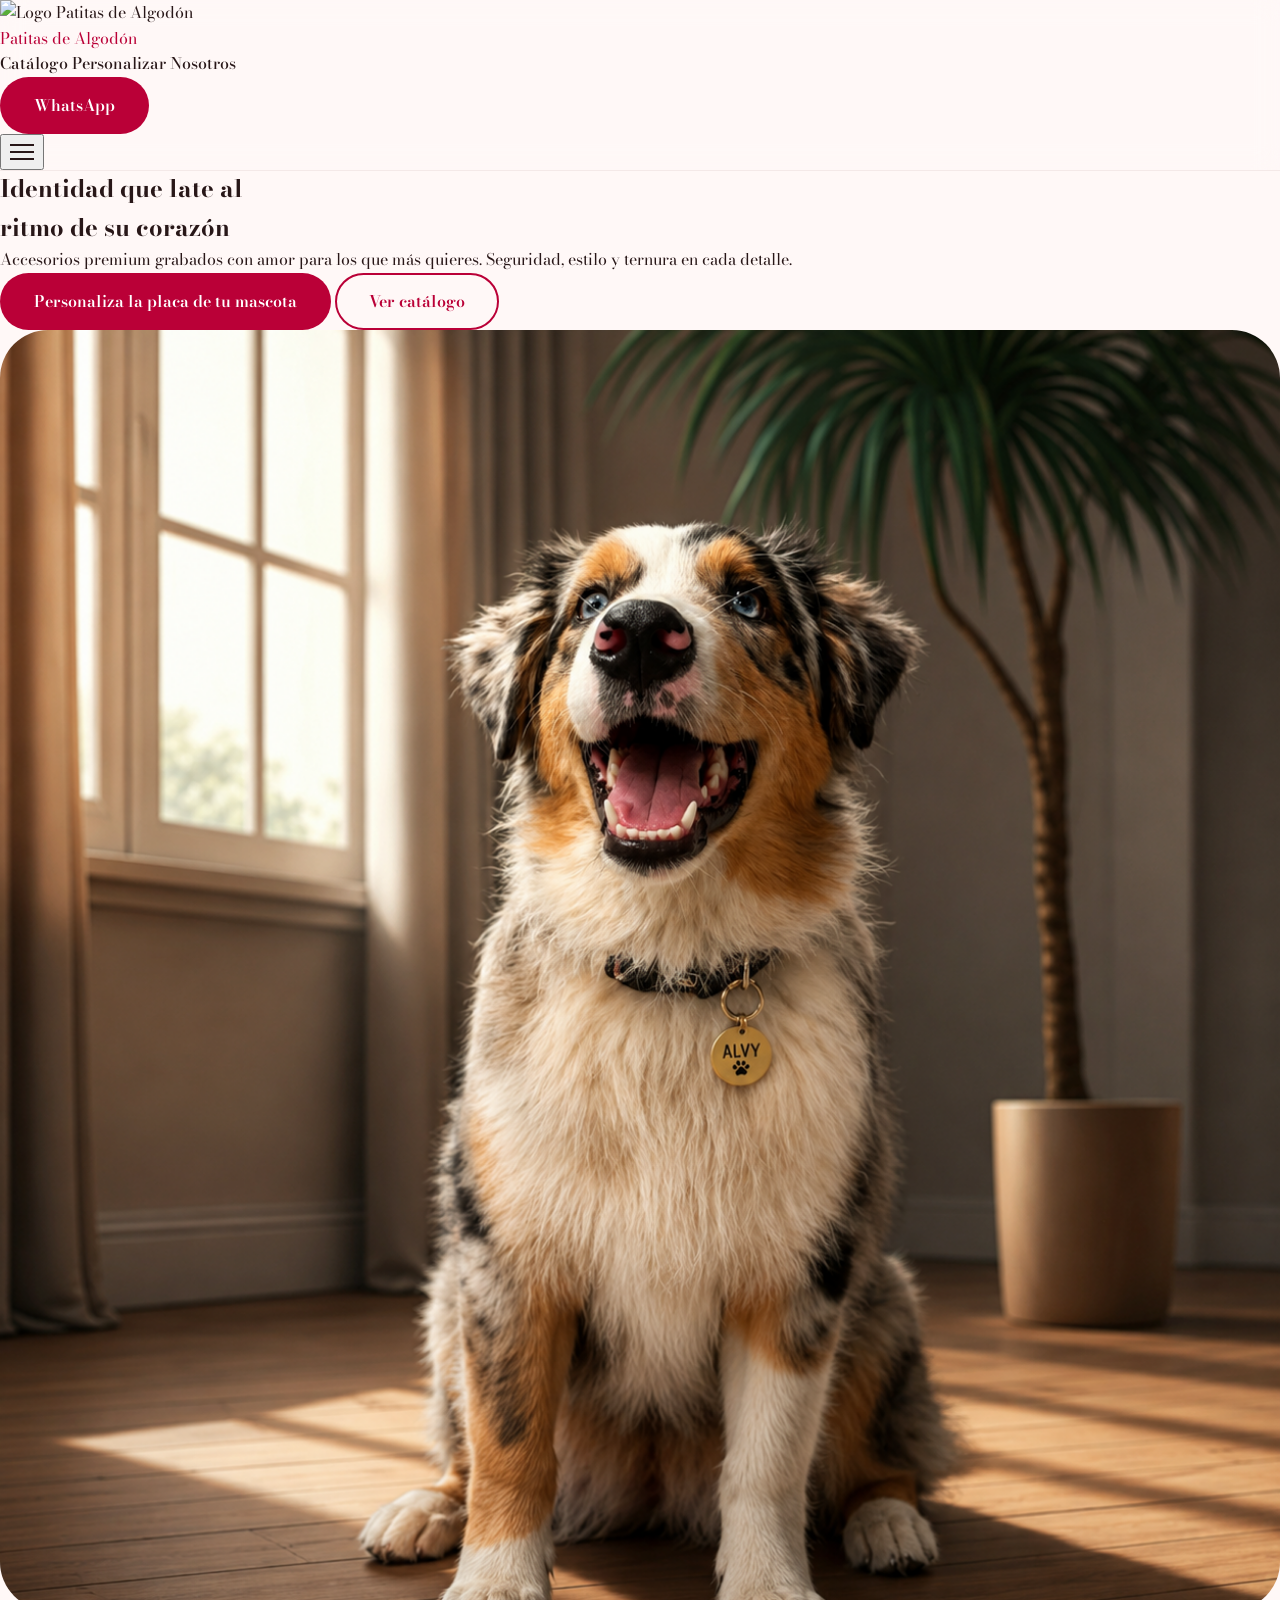
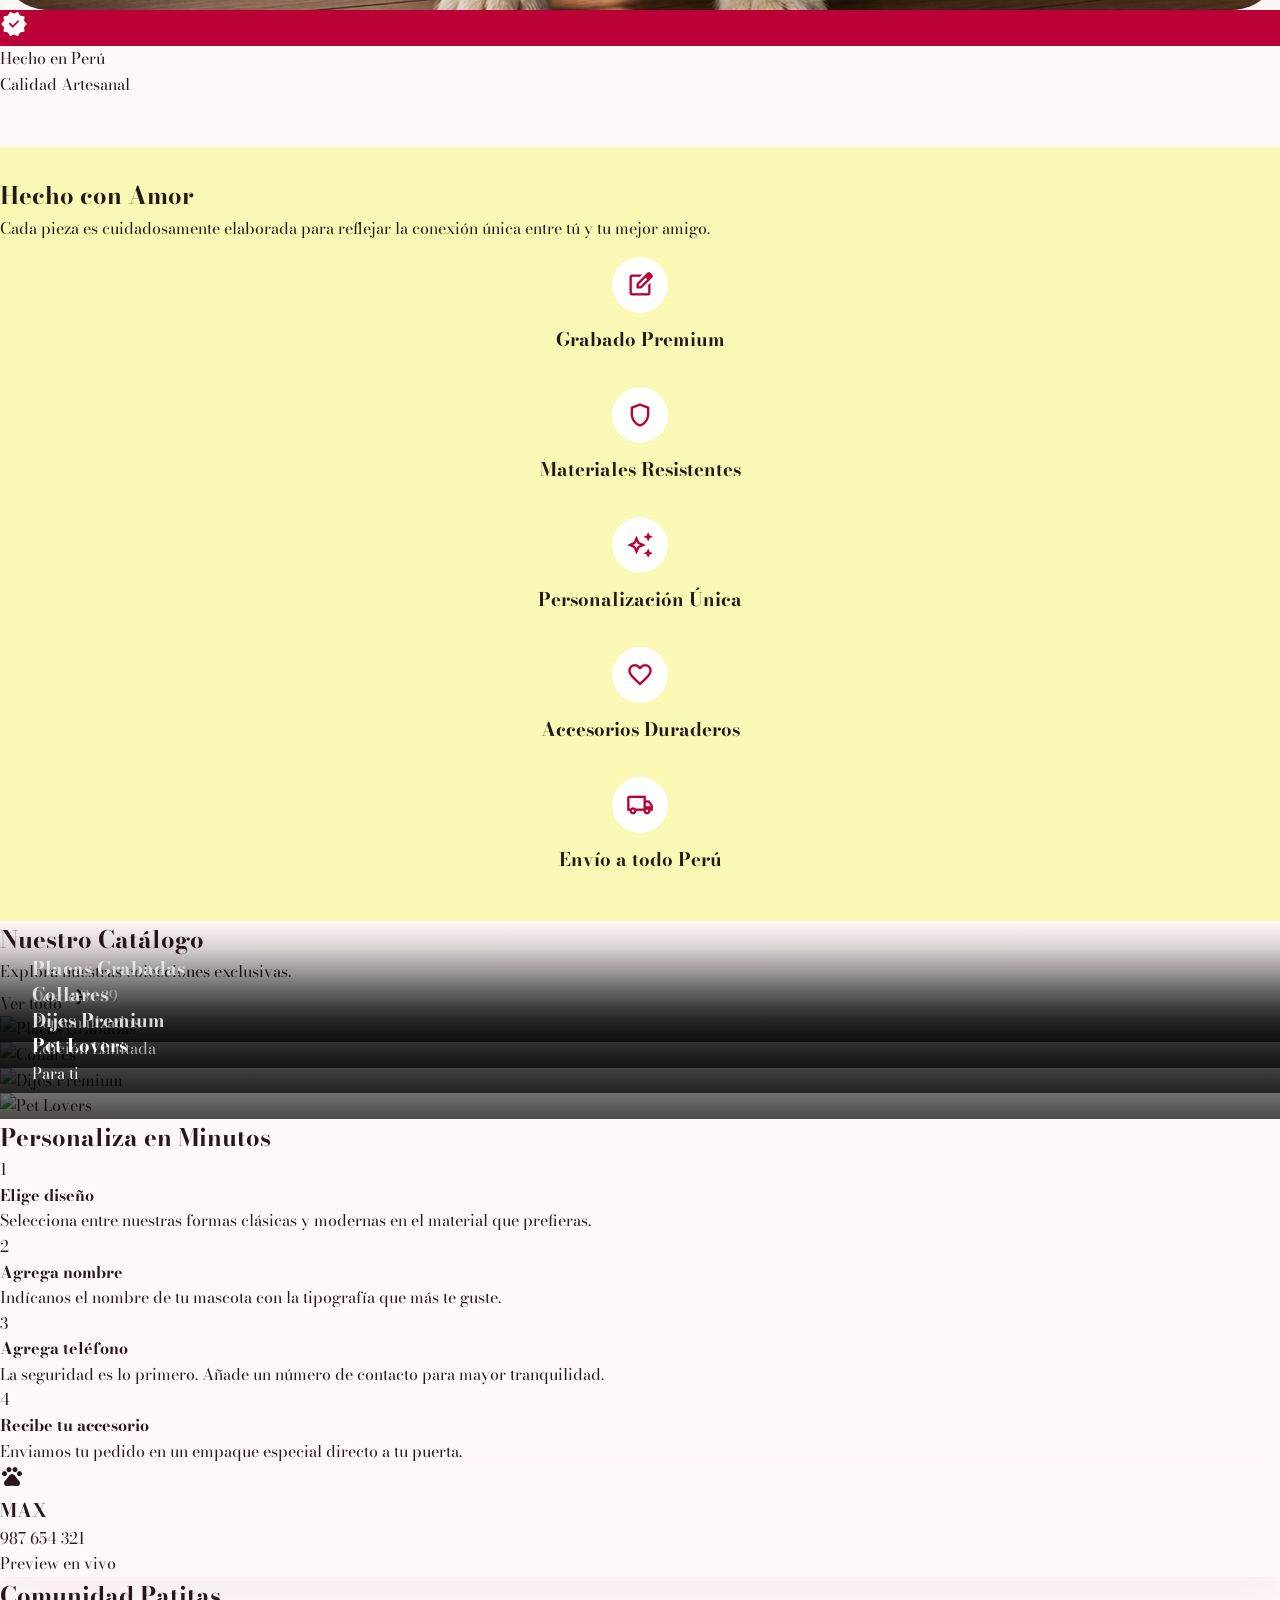
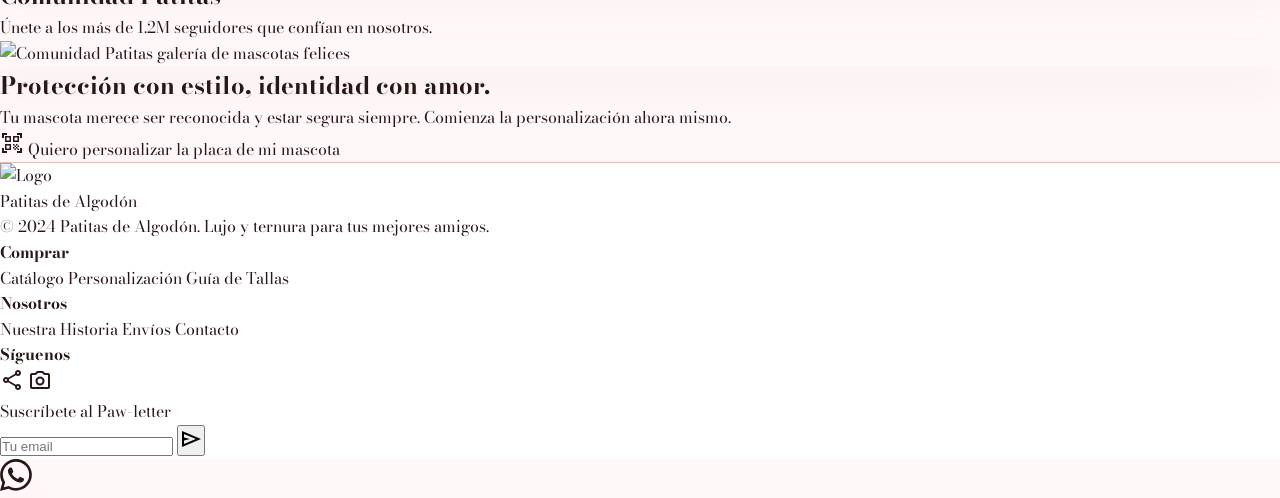
==== index.html @ 2f182332 "first commit" ====
<!DOCTYPE html>
<html lang="es">
<head>
  <meta charset="UTF-8">
  <meta name="viewport" content="width=device-width, initial-scale=1.0">
  <title>Patitas de Algodón | Accesorios Premium para Mascotas</title>

  <!-- SEO Meta Tags -->
  <meta name="description" content="Accesorios premium grabados con amor para los que más quieres. Seguridad, estilo y ternura en cada detalle.">

  <!-- Open Graph -->
  <meta property="og:title" content="Patitas de Algodón | Accesorios Premium para Mascotas">
  <meta property="og:description" content="Identidad que late al ritmo de su corazón">
  <meta property="og:type" content="website">

  <!-- Google Fonts - Bodoni Moda -->
  <link href="https://fonts.googleapis.com/css2?family=Bodoni+Moda:ital,opsz,wght@0,6..96,400;0,6..96,500;0,6..96,600;0,6..96,700;1,6..96,400;1,6..96,500;1,6..96,600;1,6..96,700&display=swap" rel="stylesheet">

  <!-- Material Symbols -->
  <link href="https://fonts.googleapis.com/css2?family=Material+Symbols+Outlined:opsz,wght,FILL,GRAD@20..48,100..700,0..1,-50..200&display=swap" rel="stylesheet">

  <!-- Tailwind Config -->
  <script src="js/tailwind.config.js"></script>

  <!-- Tailwind CDN -->
  <script src="https://cdn.tailwindcss.com?plugins=forms,container-queries"></script>

  <!-- Custom Styles -->
  <link rel="stylesheet" href="css/styles.css">
</head>

<body class="bg-surface font-body text-on-surface scroll-smooth overflow-x-hidden">

  <!-- Organic Background Blobs -->
  <div class="organic-blob w-[500px] h-[500px] bg-primary-fixed -top-40 -left-40"></div>
  <div class="organic-blob w-[600px] h-[600px] bg-secondary-container top-[1200px] -right-60"></div>
  <div class="organic-blob w-[400px] h-[400px] bg-tertiary-fixed bottom-0 left-20"></div>

  <!-- Header Component -->
  <div id="header-placeholder"></div>

  <!-- Main Content -->
  <main>

    <!-- Hero Section -->
    <section class="reveal relative min-h-[90vh] flex items-center pt-32 px-margin-mobile md:px-20">
      <div class="max-w-container-max mx-auto grid md:grid-cols-2 gap-16 items-center w-full">
        <div class="z-10 text-left">
          <h1 class="text-5xl md:text-6xl font-bold text-on-background mb-6 leading-tight">
            Identidad que late al<br>ritmo de su corazón
          </h1>

          <p class="text-body-md text-on-surface mb-10 max-w-md">
            Accesorios premium grabados con amor para los que más quieres. Seguridad, estilo y ternura en cada detalle.
          </p>

          <div class="flex flex-col sm:flex-row gap-4">
            <a href="#personalizacion" class="btn btn-primary">
              Personaliza la placa de tu mascota
            </a>
            <a href="catalogo.html" class="btn btn-outline">
              Ver catálogo
            </a>
          </div>
        </div>

        <div class="relative">
          <div class="hero-image-wrap transform rotate-3">
            <img src="assets/images/Alvy-principal.png" alt="Golden Retriever con collar premium" class="w-full h-auto object-cover">
          </div>

          <!-- Badge below image -->
          <div class="absolute hero-badge-position bg-white rounded-full shadow-ambient px-6 py-3 flex items-center gap-3">
            <div class="w-12 h-12 rounded-full badge-circle flex items-center justify-center">
              <span class="material-symbols-outlined badge-icon-white">verified</span>
            </div>
            <div class="text-left">
              <p class="text-base font-bold text-on-surface leading-tight">Hecho en Perú</p>
              <p class="text-sm text-on-surface-variant leading-tight">Calidad Artesanal</p>
            </div>
          </div>
        </div>
      </div>
    </section>

    <!-- Features: Hecho con Amor -->
    <section class="reveal reveal-delay-1 features-padding bg-features section-spacing-top">
      <div class="max-w-container-max mx-auto px-margin-mobile md:px-20">
        <div class="text-center mb-12">
          <h2 class="text-3xl md:text-4xl font-bold text-on-background mb-4">Hecho con Amor</h2>
          <p class="text-sm text-on-surface-variant max-w-2xl mx-auto">
            Cada pieza es cuidadosamente elaborada para reflejar la conexión única entre tú y tu mejor amigo.
          </p>
        </div>

        <div class="grid grid-cols-2 md:grid-cols-5 gap-8">
          <!-- Feature 1 -->
          <div class="feature-card">
            <div class="feature-icon-circle">
              <span class="material-symbols-outlined">edit_square</span>
            </div>
            <h3 class="text-base text-on-surface">Grabado Premium</h3>
          </div>

          <!-- Feature 2 -->
          <div class="feature-card">
            <div class="feature-icon-circle">
              <span class="material-symbols-outlined">shield</span>
            </div>
            <h3 class="text-base text-on-surface">Materiales Resistentes</h3>
          </div>

          <!-- Feature 3 -->
          <div class="feature-card">
            <div class="feature-icon-circle">
              <span class="material-symbols-outlined">auto_awesome</span>
            </div>
            <h3 class="text-base text-on-surface">Personalización Única</h3>
          </div>

          <!-- Feature 4 -->
          <div class="feature-card">
            <div class="feature-icon-circle">
              <span class="material-symbols-outlined">favorite</span>
            </div>
            <h3 class="text-base text-on-surface">Accesorios Duraderos</h3>
          </div>

          <!-- Feature 5 -->
          <div class="feature-card col-span-2 md:col-span-1">
            <div class="feature-icon-circle">
              <span class="material-symbols-outlined">local_shipping</span>
            </div>
            <h3 class="text-base text-on-surface">Envío a todo Perú</h3>
          </div>
        </div>
      </div>
    </section>

    <!-- Visual Catalog -->
    <section class="reveal reveal-delay-2 py-section-gap-mobile md:py-section-gap-desktop px-margin-mobile md:px-20">
      <div class="max-w-container-max mx-auto">
        <div class="flex justify-between items-end mb-12">
          <div>
            <h2 class="text-headline-lg text-on-background">Nuestro Catálogo</h2>
            <p class="text-on-surface-variant">Explora nuestras colecciones exclusivas.</p>
          </div>
          <a href="catalogo.html" class="hidden md:flex items-center gap-2 text-primary font-bold hover:gap-4 transition-all duration-300">
            Ver todo <span class="material-symbols-outlined">arrow_forward</span>
          </a>
        </div>

        <div class="grid grid-cols-1 md:grid-cols-4 gap-gutter">
          <!-- Category 1: Placas -->
          <a href="catalogo.html" class="product-card">
            <img src="https://lh3.googleusercontent.com/aida-public/[base64]" alt="Placas Grabadas" class="w-full h-72 object-cover">
            <div class="product-overlay">
              <h3 class="text-headline-md">Placas Grabadas</h3>
              <p class="text-sm opacity-90">Desde S/ 39</p>
            </div>
          </a>

          <!-- Category 2: Collares -->
          <a href="catalogo.html" class="product-card">
            <img src="https://lh3.googleusercontent.com/aida-public/[base64]" alt="Collares" class="w-full h-72 object-cover">
            <div class="product-overlay">
              <h3 class="text-headline-md">Collares</h3>
              <p class="text-sm opacity-90">Personalizados</p>
            </div>
          </a>

          <!-- Category 3: Dijes -->
          <a href="catalogo.html" class="product-card">
            <img src="https://lh3.googleusercontent.com/aida-public/[base64]" alt="Dijes Premium" class="w-full h-72 object-cover">
            <div class="product-overlay">
              <h3 class="text-headline-md">Dijes Premium</h3>
              <p class="text-sm opacity-90">Edición Limitada</p>
            </div>
          </a>

          <!-- Category 4: Pet Lovers -->
          <a href="catalogo.html" class="product-card">
            <img src="https://lh3.googleusercontent.com/aida-public/[base64]" alt="Pet Lovers" class="w-full h-72 object-cover">
            <div class="product-overlay">
              <h3 class="text-headline-md">Pet Lovers</h3>
              <p class="text-sm opacity-90">Para ti</p>
            </div>
          </a>
        </div>
      </div>
    </section>

    <!-- Personalization Guide -->
    <section id="personalizacion" class="reveal reveal-delay-3 py-section-gap-mobile md:py-section-gap-desktop bg-surface-container-low">
      <div class="max-w-container-max mx-auto px-margin-mobile md:px-20">
        <div class="grid md:grid-cols-2 gap-20 items-center">
          <div>
            <h2 class="text-headline-lg text-on-background mb-8">Personaliza en Minutos</h2>

            <div class="space-y-8">
              <!-- Step 1 -->
              <div class="flex gap-6 items-start">
                <span class="w-10 h-10 rounded-full bg-primary text-on-primary flex items-center justify-center shrink-0 font-bold">1</span>
                <div>
                  <h4 class="text-body-md font-bold text-on-surface mb-1">Elige diseño</h4>
                  <p class="text-on-surface-variant">Selecciona entre nuestras formas clásicas y modernas en el material que prefieras.</p>
                </div>
              </div>

              <!-- Step 2 -->
              <div class="flex gap-6 items-start">
                <span class="w-10 h-10 rounded-full bg-primary text-on-primary flex items-center justify-center shrink-0 font-bold">2</span>
                <div>
                  <h4 class="text-body-md font-bold text-on-surface mb-1">Agrega nombre</h4>
                  <p class="text-on-surface-variant">Indícanos el nombre de tu mascota con la tipografía que más te guste.</p>
                </div>
              </div>

              <!-- Step 3 -->
              <div class="flex gap-6 items-start">
                <span class="w-10 h-10 rounded-full bg-primary text-on-primary flex items-center justify-center shrink-0 font-bold">3</span>
                <div>
                  <h4 class="text-body-md font-bold text-on-surface mb-1">Agrega teléfono</h4>
                  <p class="text-on-surface-variant">La seguridad es lo primero. Añade un número de contacto para mayor tranquilidad.</p>
                </div>
              </div>

              <!-- Step 4 -->
              <div class="flex gap-6 items-start">
                <span class="w-10 h-10 rounded-full bg-primary text-on-primary flex items-center justify-center shrink-0 font-bold">4</span>
                <div>
                  <h4 class="text-body-md font-bold text-on-surface mb-1">Recibe tu accesorio</h4>
                  <p class="text-on-surface-variant">Enviamos tu pedido en un empaque especial directo a tu puerta.</p>
                </div>
              </div>
            </div>
          </div>

          <!-- Preview Visual -->
          <div class="relative bg-white rounded-xl p-8 soft-shadow aspect-square flex items-center justify-center">
            <div class="text-center">
              <div class="relative inline-block mb-6">
                <div class="w-48 h-48 bg-secondary-container rounded-full animate-pulse opacity-20 absolute -top-4 -left-4"></div>
                <span class="material-symbols-outlined text-8xl text-primary" style="font-variation-settings: 'FILL' 1;">pets</span>
              </div>
              <h3 class="text-headline-md text-primary mb-2">MAX</h3>
              <p class="text-on-surface-variant">987 654 321</p>
              <div class="mt-8 flex justify-center gap-2">
                <div class="w-3 h-3 rounded-full bg-primary"></div>
                <div class="w-3 h-3 rounded-full bg-primary/40"></div>
                <div class="w-3 h-3 rounded-full bg-primary/20"></div>
              </div>
            </div>
            <div class="absolute top-4 right-4 bg-tertiary-fixed text-on-tertiary-fixed px-3 py-1 rounded-full text-xs font-bold">Preview en vivo</div>
          </div>
        </div>
      </div>
    </section>

    <!-- Social Gallery -->
    <section class="reveal py-section-gap-mobile md:py-section-gap-desktop px-margin-mobile md:px-20">
      <div class="max-w-container-max mx-auto">
        <div class="text-center mb-16">
          <h2 class="text-headline-lg text-on-background mb-2">Comunidad Patitas</h2>
          <p class="text-on-surface-variant">Únete a los más de 1.2M seguidores que confían en nosotros.</p>
        </div>

        <div class="rounded-xl overflow-hidden soft-shadow">
          <img src="https://lh3.googleusercontent.com/aida-public/[base64]" alt="Comunidad Patitas galería de mascotas felices" class="w-full h-auto">
        </div>
      </div>
    </section>

    <!-- Final CTA -->
    <section id="contacto" class="reveal py-section-gap-mobile md:py-section-gap-desktop relative overflow-hidden bg-primary px-margin-mobile md:px-20 text-on-primary">
      <div class="organic-blob w-[400px] h-[400px] bg-white/10 rounded-full -bottom-20 -right-20"></div>

      <div class="max-w-container-max mx-auto text-center relative z-10">
        <h2 class="text-display-lg-mobile md:text-display-lg mb-8">Protección con estilo, identidad con amor.</h2>
        <p class="text-body-lg mb-12 opacity-90 max-w-2xl mx-auto">
          Tu mascota merece ser reconocida y estar segura siempre. Comienza la personalización ahora mismo.
        </p>

        <div class="flex justify-center">
          <a href="https://wa.me/yournumber" class="bg-white text-primary px-10 py-5 rounded-full text-headline-md font-bold hover:scale-105 transition-transform duration-300 flex items-center gap-3 inline-flex">
            <span class="material-symbols-outlined">qr_code_scanner</span>
            Quiero personalizar la placa de mi mascota
          </a>
        </div>
      </div>
    </section>

  </main>

  <!-- Footer Component -->
  <div id="footer-placeholder"></div>

  <!-- JavaScript -->
  <script src="js/main.js"></script>

</body>
</html>
---- css/styles.css ----
/* ==========================================
   PATITAS DE ALGODÓN - CUSTOM STYLES
   Following calvy-landing pattern with Bodoni Moda typography
   ========================================== */

/* ========== GOOGLE FONTS ========== */
@import url('https://fonts.googleapis.com/css2?family=Bodoni+Moda:ital,opsz,wght@0,6..96,400;0,6..96,500;0,6..96,600;0,6..96,700;1,6..96,400;1,6..96,500;1,6..96,600;1,6..96,700&display=swap');

/* ========== MATERIAL SYMBOLS ========== */
@import url('https://fonts.googleapis.com/css2?family=Material+Symbols+Outlined:opsz,wght,FILL,GRAD@20..48,100..700,0..1,-50..200&display=swap');

/* ========== DESIGN TOKENS (CSS Variables) ========== */
:root {
  /* Colors */
  --c-primary: #ba0037;
  --c-secondary: #006874;
  --c-surface: #fff8f7;
  --c-on-surface: #281718;

  /* Shadows */
  --shadow-ambient: 0px 20px 40px rgba(0,0,0,0.04);
  --shadow-ambient-lg: 0px 30px 60px rgba(0,0,0,0.06);

  /* Transitions */
  --transition-smooth: 0.3s cubic-bezier(0.4, 0, 0.2, 1);
  --transition-spring: 0.4s cubic-bezier(0.34, 1.56, 0.64, 1);
}

/* ========== RESET / BASE ========== */
* {
  margin: 0;
  padding: 0;
  box-sizing: border-box;
}

html {
  scroll-behavior: smooth;
}

body {
  font-family: 'Bodoni Moda', serif;
  font-size: 16px;
  line-height: 1.6;
  color: var(--c-on-surface);
  background-color: var(--c-surface);
  overflow-x: hidden;
}

img {
  max-width: 100%;
  height: auto;
  display: block;
}

a {
  text-decoration: none;
  color: inherit;
}

/* ========== MATERIAL SYMBOLS CONFIGURATION ========== */
.material-symbols-outlined {
  font-variation-settings:
    'FILL' 0,
    'wght' 400,
    'GRAD' 0,
    'opsz' 24;
  user-select: none;
}

.badge-icon {
  font-size: 28px;
  font-variation-settings: 'FILL' 1, 'wght' 400, 'GRAD' 0, 'opsz' 48;
  color: var(--c-primary);
}

.badge-icon-white {
  font-size: 28px;
  font-variation-settings: 'FILL' 1, 'wght' 400, 'GRAD' 0, 'opsz' 48;
  color: #ffffff;
}

.badge-circle {
  background-color: var(--c-primary);
}

.hero-badge-position {
  bottom: -1.5rem;
  left: 0.375rem;
}

.section-spacing-top {
  margin-top: 50px;
}

.bg-features {
  background-color: #F9F9B5;
}

.features-padding {
  padding-top: 30px;
  padding-bottom: 30px;
}

@media (min-width: 768px) {
  .features-padding {
    padding-top: 30px;
    padding-bottom: 30px;
  }
}

/* ========== NAVIGATION ========== */
#main-nav {
  position: sticky;
  top: 0;
  z-index: 50;
  backdrop-filter: blur(12px);
  -webkit-backdrop-filter: blur(12px);
  transition: all var(--transition-smooth);
}

#main-nav .logo-text {
  color: var(--c-primary);
}

.scrolled-header {
  background-color: rgba(255, 248, 247, 0.95) !important;
  box-shadow: var(--shadow-ambient);
}

.nav-link {
  position: relative;
  padding: 0.5rem 0;
  font-weight: 500;
  font-size: 16px;
  color: var(--c-on-surface);
  transition: color var(--transition-smooth);
}

.nav-link:hover {
  color: var(--c-primary);
}

.nav-link::after {
  content: '';
  position: absolute;
  bottom: -8px;
  left: 0;
  width: 0;
  height: 3px;
  background-color: var(--c-primary);
  transition: width var(--transition-smooth);
  border-radius: 2px;
}

.nav-link:hover::after {
  width: 100%;
}

.nav-link.active {
  color: var(--c-primary);
  font-weight: 600;
}

.nav-link.active::after {
  width: 100%;
}

/* Hamburger menu */
.hamburger {
  display: flex;
  flex-direction: column;
  gap: 5px;
  cursor: pointer;
  padding: 0.5rem;
  transition: all var(--transition-smooth);
}

.hamburger span {
  display: block;
  width: 24px;
  height: 2px;
  background-color: var(--c-on-surface);
  transition: all var(--transition-smooth);
}

.hamburger.open span:nth-child(1) {
  transform: translateY(7px) rotate(45deg);
}

.hamburger.open span:nth-child(2) {
  opacity: 0;
}

.hamburger.open span:nth-child(3) {
  transform: translateY(-7px) rotate(-45deg);
}

/* Mobile menu */
#mobile-menu {
  position: absolute;
  top: 100%;
  left: 0;
  right: 0;
  background-color: rgba(255, 248, 247, 0.98);
  backdrop-filter: blur(12px);
  -webkit-backdrop-filter: blur(12px);
  border-bottom: 1px solid rgba(145, 111, 112, 0.1);
  box-shadow: var(--shadow-ambient-lg);
  max-height: 0;
  overflow: hidden;
  transition: max-height var(--transition-smooth);
}

#mobile-menu.open {
  max-height: 400px;
}

/* ========== BUTTONS ========== */
.btn {
  display: inline-flex;
  align-items: center;
  justify-content: center;
  gap: 0.5rem;
  padding: 0.875rem 2rem;
  font-family: 'Bodoni Moda', serif;
  font-size: 16px;
  font-weight: 600;
  border-radius: 9999px;
  cursor: pointer;
  transition: all var(--transition-spring);
  border: 2px solid transparent;
  text-align: center;
  white-space: nowrap;
}

.btn:hover {
  transform: scale(1.05);
}

.btn:active {
  transform: scale(0.98);
}

.btn-primary {
  background-color: var(--c-primary);
  color: white;
}

.btn-primary:hover {
  background-color: #e41849;
  box-shadow: 0 8px 24px rgba(186, 0, 55, 0.3);
}

.btn-outline {
  background-color: transparent;
  color: var(--c-primary);
  border-color: var(--c-primary);
}

.btn-outline:hover {
  background-color: var(--c-primary);
  border-color: var(--c-primary);
  color: white;
}

.btn-secondary {
  background-color: var(--c-secondary);
  color: white;
}

.btn-secondary:hover {
  background-color: #006d79;
  box-shadow: 0 8px 24px rgba(0, 104, 116, 0.3);
}

/* ========== HERO STYLES ========== */
.hero-badge {
  display: inline-flex;
  align-items: center;
  gap: 0.5rem;
  padding: 0.5rem 1.25rem;
  background: linear-gradient(135deg, rgba(186, 0, 55, 0.1), rgba(0, 104, 116, 0.1));
  border: 1px solid rgba(186, 0, 55, 0.2);
  border-radius: 9999px;
  font-size: 14px;
  font-weight: 600;
  letter-spacing: 0.05em;
  text-transform: uppercase;
  color: var(--c-primary);
}

.hero-image-wrap {
  position: relative;
  border-radius: 3rem;
  overflow: hidden;
  transition: transform var(--transition-smooth);
}

.hero-image-wrap img {
  width: 100%;
  height: auto;
  object-fit: cover;
  transition: transform var(--transition-smooth);
}

.hero-image-wrap:hover img {
  transform: scale(1.05);
}

/* ========== CARD STYLES ========== */
.feature-card {
  text-align: center;
  padding: 1rem;
  transition: all var(--transition-smooth);
}

.feature-card:hover {
  transform: translateY(-4px);
}

.feature-icon-circle {
  width: 56px;
  height: 56px;
  border-radius: 50%;
  background-color: #ffffff;
  display: flex;
  align-items: center;
  justify-content: center;
  margin: 0 auto 0.75rem;
}

.feature-card .material-symbols-outlined {
  font-size: 28px;
  color: var(--c-primary);
}

.product-card {
  position: relative;
  border-radius: 1.5rem;
  overflow: hidden;
  cursor: pointer;
  transition: all var(--transition-smooth);
  background-color: var(--c-surface-container-low, #fff0f0);
}

.product-card:hover {
  transform: translateY(-8px);
  box-shadow: var(--shadow-ambient-lg);
}

.product-card img {
  width: 100%;
  height: 100%;
  object-fit: cover;
  transition: transform var(--transition-smooth);
}

.product-card:hover img {
  transform: scale(1.08);
}

.product-overlay {
  position: absolute;
  bottom: 0;
  left: 0;
  right: 0;
  padding: 2rem;
  background: linear-gradient(to top, rgba(0, 0, 0, 0.7), transparent);
  color: white;
}

.glass-card {
  background: rgba(255, 255, 255, 0.7);
  backdrop-filter: blur(12px);
  -webkit-backdrop-filter: blur(12px);
  border: 1px solid rgba(255, 255, 255, 0.2);
}

/* ========== ORGANIC BLOBS ========== */
.organic-blob {
  position: absolute;
  z-index: -1;
  filter: blur(80px);
  opacity: 0.4;
  pointer-events: none;
  border-radius: 100%;
}

.bg-blob {
  position: absolute;
  z-index: -1;
  filter: blur(80px);
  opacity: 0.3;
  border-radius: 50%;
}

/* ========== SHADOW UTILITIES ========== */
.soft-shadow {
  box-shadow: var(--shadow-ambient);
}

.ambient-shadow {
  box-shadow: var(--shadow-ambient-lg);
}

/* ========== ANIMATIONS ========== */
.reveal {
  opacity: 0;
  transform: translateY(30px);
  transition: all 0.8s cubic-bezier(0.4, 0, 0.2, 1);
}

.reveal.visible {
  opacity: 1;
  transform: translateY(0);
}

.reveal-delay-1 {
  transition-delay: 0.15s;
}

.reveal-delay-2 {
  transition-delay: 0.3s;
}

.reveal-delay-3 {
  transition-delay: 0.45s;
}

/* Utility transitions */
.scroll-smooth {
  scroll-behavior: smooth;
}

.no-scrollbar::-webkit-scrollbar {
  display: none;
}

/* ========== FOOTER ========== */
footer {
  background-color: var(--c-surface-container-lowest, #ffffff);
  border-top: 1px solid var(--c-outline-variant, #e5bdbe);
}

footer a:hover {
  color: var(--c-primary);
  transition: color var(--transition-smooth);
}
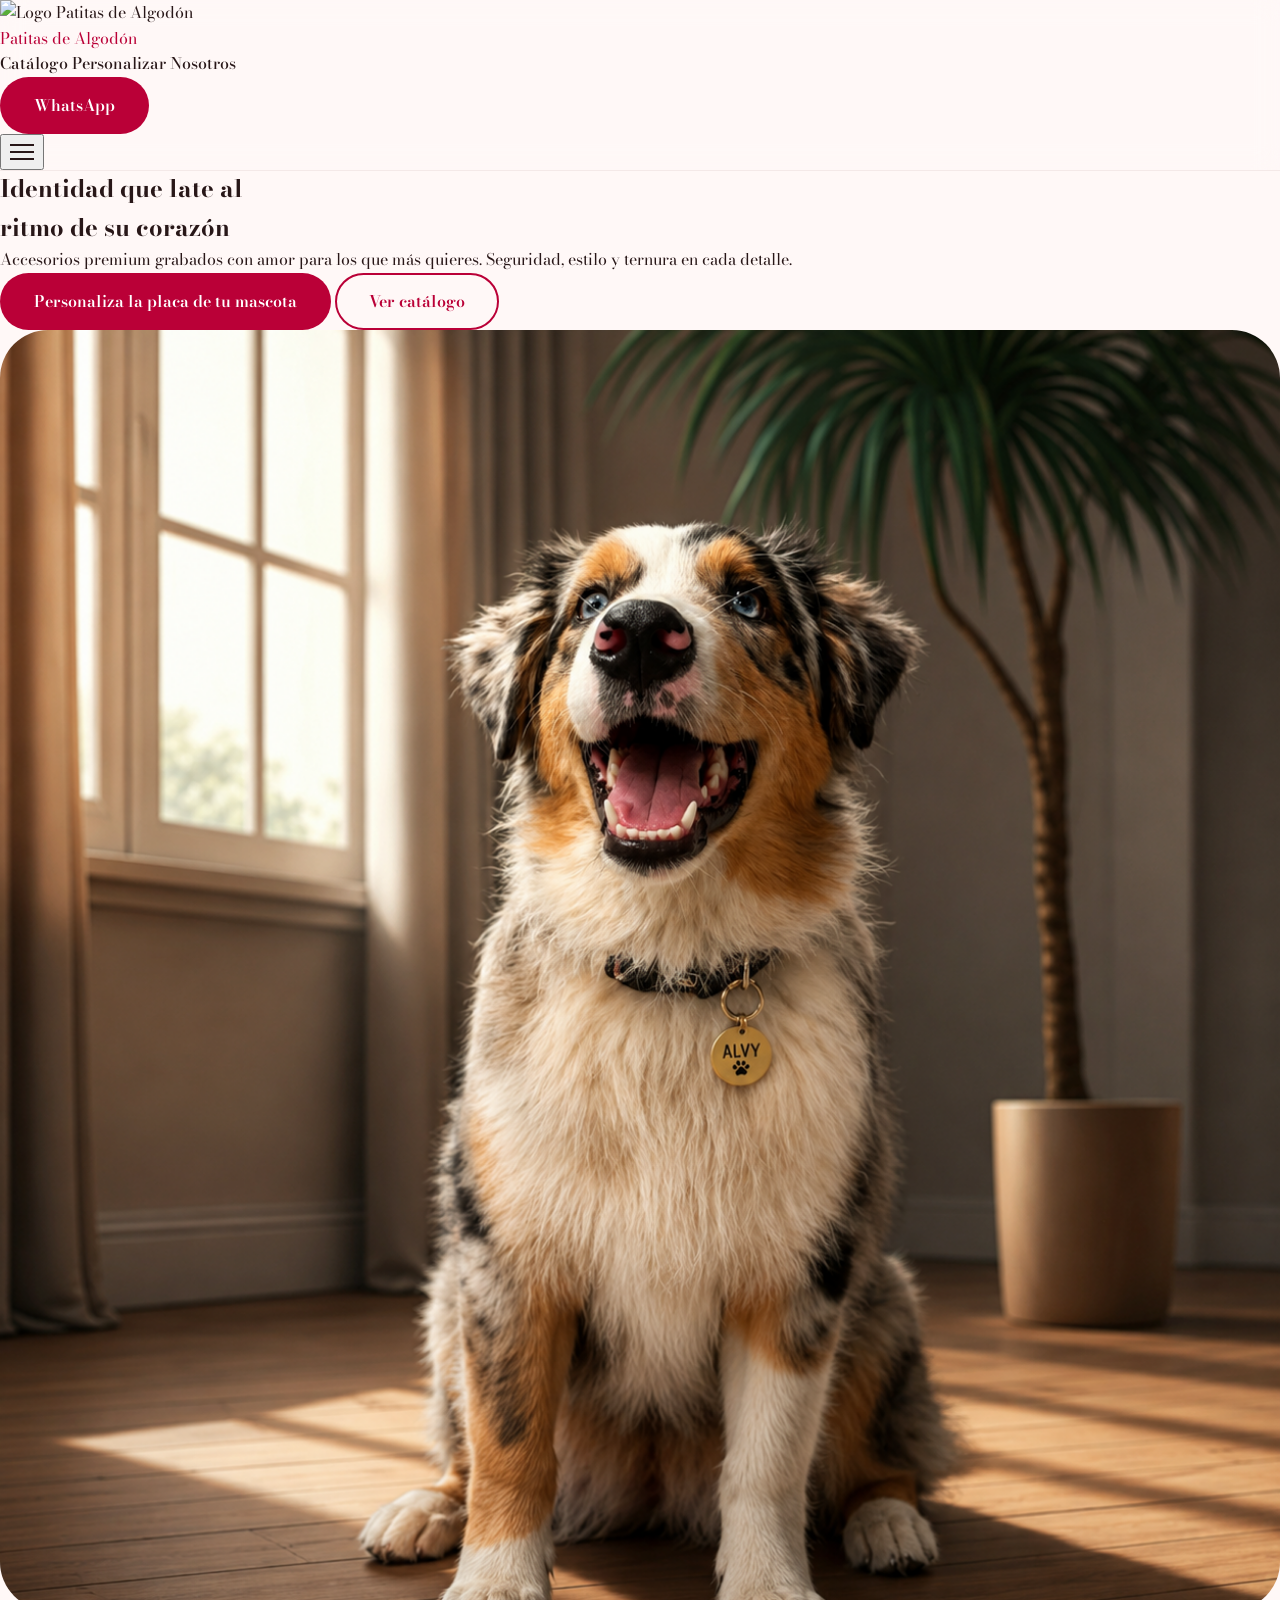
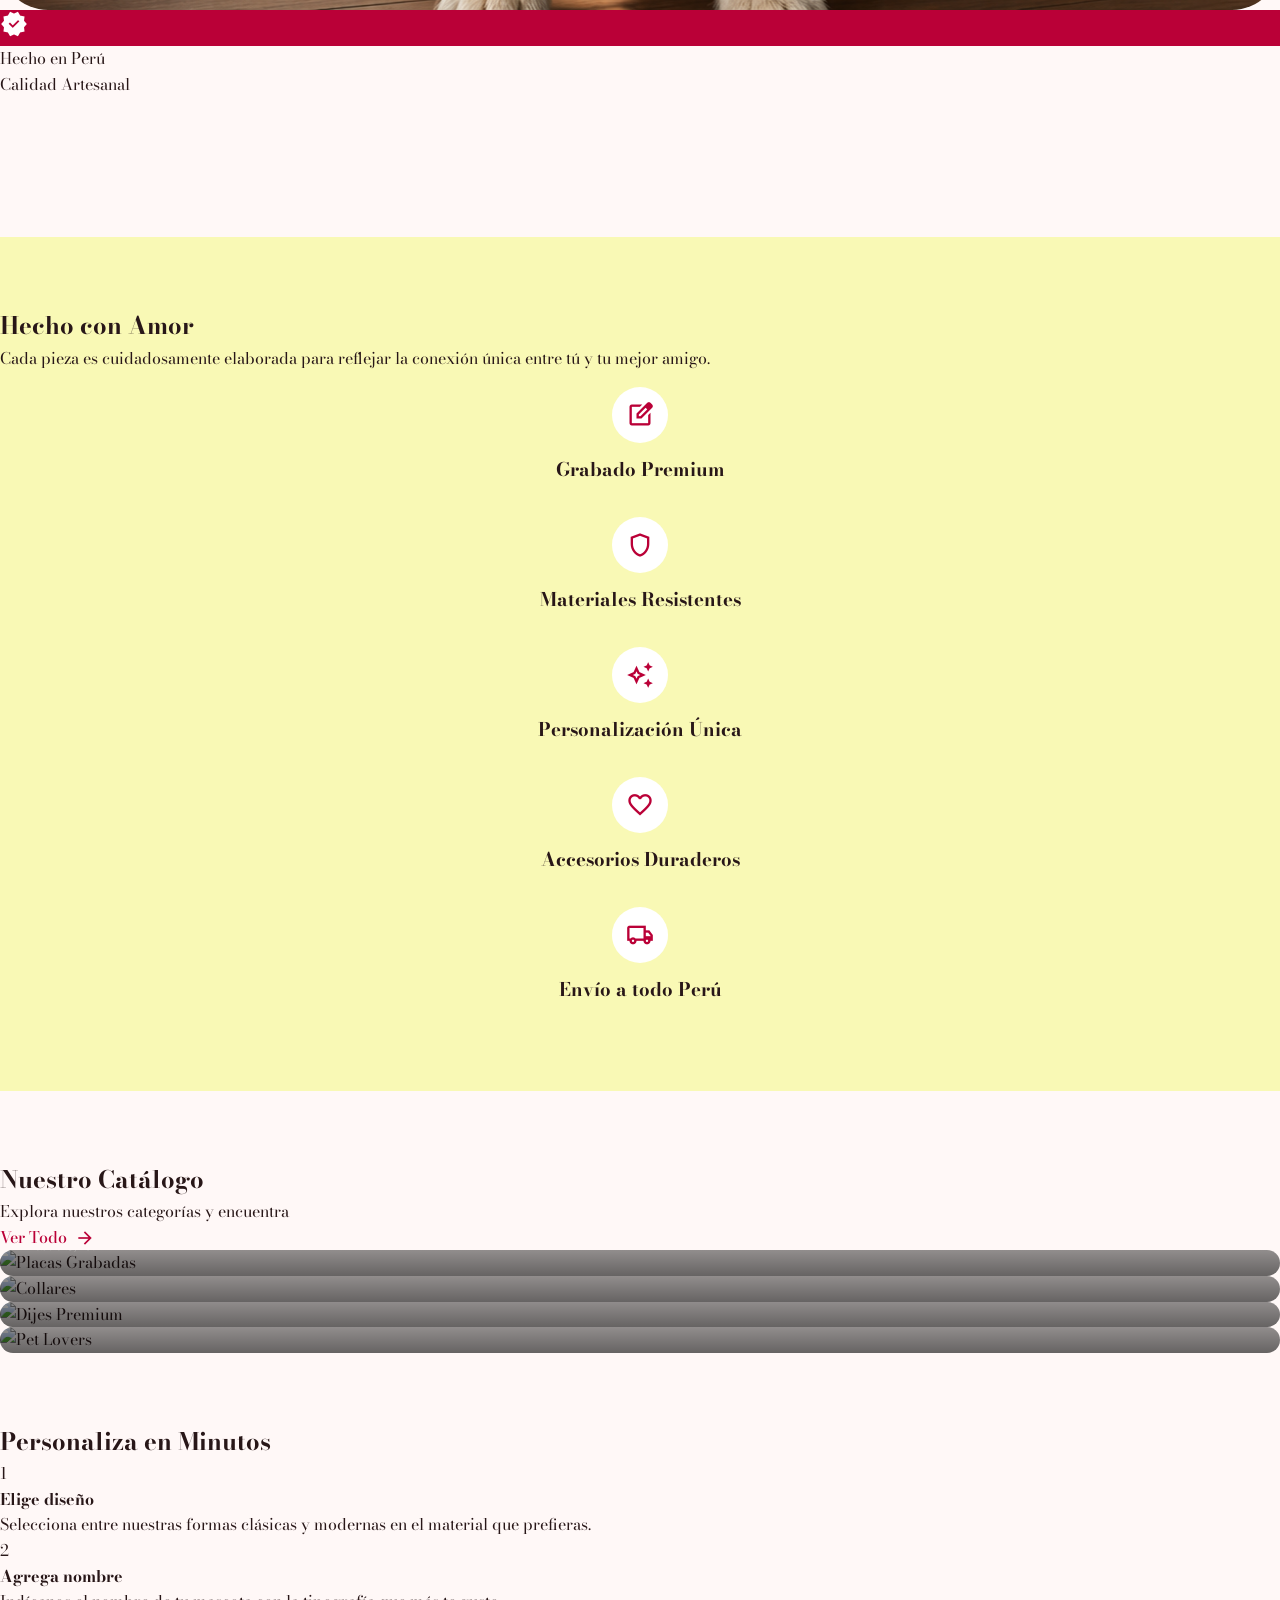
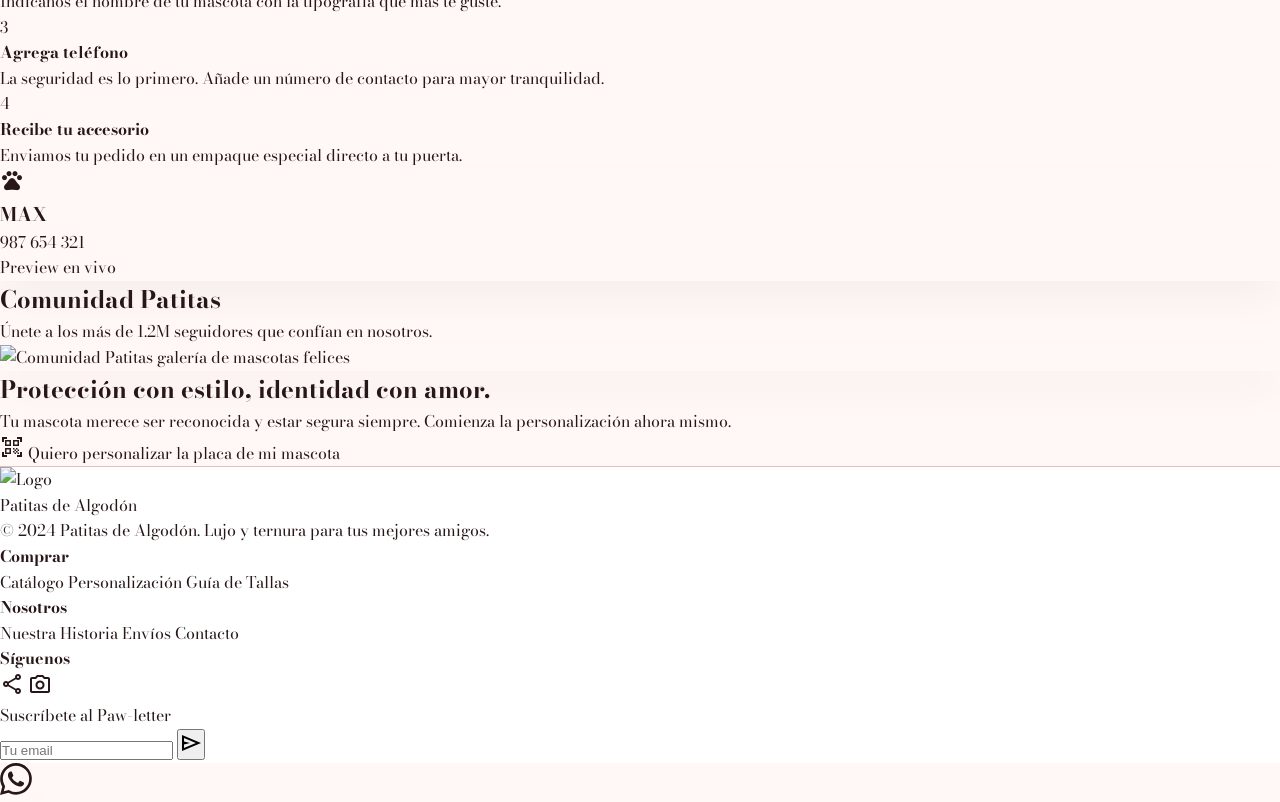
==== commit 5e7c11b3: "responsive" ====
--- a/index.html
+++ b/index.html
@@ -43,14 +43,14 @@
   <main>
 
     <!-- Hero Section -->
-    <section class="reveal relative min-h-[90vh] flex items-center pt-32 px-margin-mobile md:px-20">
-      <div class="max-w-container-max mx-auto grid md:grid-cols-2 gap-16 items-center w-full">
+    <section class="reveal relative min-h-[90vh] flex items-center pt-24 sm:pt-28 md:pt-32 px-4 sm:px-6 md:px-12 lg:px-20">
+      <div class="max-w-container-max mx-auto grid grid-cols-1 lg:grid-cols-2 gap-8 sm:gap-12 md:gap-16 items-center w-full">
         <div class="z-10 text-left">
-          <h1 class="text-5xl md:text-6xl font-bold text-on-background mb-6 leading-tight">
+          <h1 class="text-3xl sm:text-4xl md:text-5xl lg:text-6xl font-bold text-on-background mb-4 sm:mb-6 leading-tight">
             Identidad que late al<br>ritmo de su corazón
           </h1>
 
-          <p class="text-body-md text-on-surface mb-10 max-w-md">
+          <p class="text-sm sm:text-base text-on-surface mb-6 sm:mb-8 md:mb-10 max-w-md">
             Accesorios premium grabados con amor para los que más quieres. Seguridad, estilo y ternura en cada detalle.
           </p>
 
@@ -86,14 +86,14 @@
     <!-- Features: Hecho con Amor -->
     <section class="reveal reveal-delay-1 features-padding bg-features section-spacing-top">
       <div class="max-w-container-max mx-auto px-margin-mobile md:px-20">
-        <div class="text-center mb-12">
-          <h2 class="text-3xl md:text-4xl font-bold text-on-background mb-4">Hecho con Amor</h2>
-          <p class="text-sm text-on-surface-variant max-w-2xl mx-auto">
+        <div class="text-center mb-8 sm:mb-10 md:mb-12">
+          <h2 class="text-2xl sm:text-3xl md:text-4xl font-bold text-on-background mb-3 sm:mb-4">Hecho con Amor</h2>
+          <p class="text-xs sm:text-sm text-on-surface-variant max-w-2xl mx-auto px-4">
             Cada pieza es cuidadosamente elaborada para reflejar la conexión única entre tú y tu mejor amigo.
           </p>
         </div>
 
-        <div class="grid grid-cols-2 md:grid-cols-5 gap-8">
+        <div class="grid grid-cols-2 sm:grid-cols-3 md:grid-cols-5 gap-4 sm:gap-6 md:gap-8">
           <!-- Feature 1 -->
           <div class="feature-card">
             <div class="feature-icon-circle">
@@ -138,25 +138,25 @@
     </section>
 
     <!-- Visual Catalog -->
-    <section class="reveal reveal-delay-2 py-section-gap-mobile md:py-section-gap-desktop px-margin-mobile md:px-20">
+    <section class="reveal reveal-delay-2 bg-white features-padding px-4 sm:px-6 md:px-12 lg:px-20">
       <div class="max-w-container-max mx-auto">
-        <div class="flex justify-between items-end mb-12">
+        <div class="flex flex-col sm:flex-row justify-between items-start sm:items-center mb-6 sm:mb-8 gap-3 sm:gap-0">
           <div>
-            <h2 class="text-headline-lg text-on-background">Nuestro Catálogo</h2>
-            <p class="text-on-surface-variant">Explora nuestras colecciones exclusivas.</p>
-          </div>
-          <a href="catalogo.html" class="hidden md:flex items-center gap-2 text-primary font-bold hover:gap-4 transition-all duration-300">
-            Ver todo <span class="material-symbols-outlined">arrow_forward</span>
-          </a>
-        </div>
-
-        <div class="grid grid-cols-1 md:grid-cols-4 gap-gutter">
+            <h2 class="text-xl sm:text-2xl md:text-3xl font-bold text-on-background mb-1">Nuestro Catálogo</h2>
+            <p class="text-xs sm:text-sm text-on-surface-variant">Explora nuestros categorías y encuentra</p>
+          </div>
+          <a href="catalogo.html" class="catalog-btn-ver-todo">
+            Ver Todo <span class="material-symbols-outlined">arrow_forward</span>
+          </a>
+        </div>
+
+        <div class="grid grid-cols-1 sm:grid-cols-2 lg:grid-cols-4 gap-4 sm:gap-5 md:gap-6">
           <!-- Category 1: Placas -->
           <a href="catalogo.html" class="product-card">
             <img src="https://lh3.googleusercontent.com/aida-public/[base64]" alt="Placas Grabadas" class="w-full h-72 object-cover">
             <div class="product-overlay">
-              <h3 class="text-headline-md">Placas Grabadas</h3>
-              <p class="text-sm opacity-90">Desde S/ 39</p>
+              <h3>Placas Grabadas</h3>
+              <p>Desde S/ 39</p>
             </div>
           </a>
 
@@ -164,8 +164,8 @@
           <a href="catalogo.html" class="product-card">
             <img src="https://lh3.googleusercontent.com/aida-public/[base64]" alt="Collares" class="w-full h-72 object-cover">
             <div class="product-overlay">
-              <h3 class="text-headline-md">Collares</h3>
-              <p class="text-sm opacity-90">Personalizados</p>
+              <h3>Collares</h3>
+              <p>Personalizados</p>
             </div>
           </a>
 
@@ -173,8 +173,8 @@
           <a href="catalogo.html" class="product-card">
             <img src="https://lh3.googleusercontent.com/aida-public/[base64]" alt="Dijes Premium" class="w-full h-72 object-cover">
             <div class="product-overlay">
-              <h3 class="text-headline-md">Dijes Premium</h3>
-              <p class="text-sm opacity-90">Edición Limitada</p>
+              <h3>Dijes Premium</h3>
+              <p>Edición Limitada</p>
             </div>
           </a>
 
@@ -182,8 +182,8 @@
           <a href="catalogo.html" class="product-card">
             <img src="https://lh3.googleusercontent.com/aida-public/[base64]" alt="Pet Lovers" class="w-full h-72 object-cover">
             <div class="product-overlay">
-              <h3 class="text-headline-md">Pet Lovers</h3>
-              <p class="text-sm opacity-90">Para ti</p>
+              <h3>Pet Lovers</h3>
+              <p>Para ti</p>
             </div>
           </a>
         </div>
--- a/css/styles.css
+++ b/css/styles.css
@@ -89,7 +89,25 @@
 }
 
 .section-spacing-top {
-  margin-top: 50px;
+  margin-top: 80px;
+}
+
+@media (min-width: 640px) {
+  .section-spacing-top {
+    margin-top: 100px;
+  }
+}
+
+@media (min-width: 768px) {
+  .section-spacing-top {
+    margin-top: 120px;
+  }
+}
+
+@media (min-width: 1024px) {
+  .section-spacing-top {
+    margin-top: 140px;
+  }
 }
 
 .bg-features {
@@ -97,14 +115,28 @@
 }
 
 .features-padding {
-  padding-top: 30px;
-  padding-bottom: 30px;
+  padding-top: 40px;
+  padding-bottom: 40px;
+}
+
+@media (min-width: 640px) {
+  .features-padding {
+    padding-top: 50px;
+    padding-bottom: 50px;
+  }
 }
 
 @media (min-width: 768px) {
   .features-padding {
-    padding-top: 30px;
-    padding-bottom: 30px;
+    padding-top: 60px;
+    padding-bottom: 60px;
+  }
+}
+
+@media (min-width: 1024px) {
+  .features-padding {
+    padding-top: 70px;
+    padding-bottom: 70px;
   }
 }
 
@@ -319,33 +351,56 @@
 }
 
 .feature-icon-circle {
-  width: 56px;
-  height: 56px;
+  width: 48px;
+  height: 48px;
   border-radius: 50%;
   background-color: #ffffff;
   display: flex;
   align-items: center;
   justify-content: center;
-  margin: 0 auto 0.75rem;
+  margin: 0 auto 0.5rem;
 }
 
 .feature-card .material-symbols-outlined {
-  font-size: 28px;
-  color: var(--c-primary);
+  font-size: 24px;
+  color: var(--c-primary);
+}
+
+@media (min-width: 640px) {
+  .feature-icon-circle {
+    width: 52px;
+    height: 52px;
+    margin-bottom: 0.625rem;
+  }
+
+  .feature-card .material-symbols-outlined {
+    font-size: 26px;
+  }
+}
+
+@media (min-width: 768px) {
+  .feature-icon-circle {
+    width: 56px;
+    height: 56px;
+    margin-bottom: 0.75rem;
+  }
+
+  .feature-card .material-symbols-outlined {
+    font-size: 28px;
+  }
 }
 
 .product-card {
   position: relative;
-  border-radius: 1.5rem;
+  border-radius: 2rem;
   overflow: hidden;
   cursor: pointer;
   transition: all var(--transition-smooth);
-  background-color: var(--c-surface-container-low, #fff0f0);
+  display: block;
 }
 
 .product-card:hover {
-  transform: translateY(-8px);
-  box-shadow: var(--shadow-ambient-lg);
+  transform: translateY(-4px);
 }
 
 .product-card img {
@@ -356,7 +411,7 @@
 }
 
 .product-card:hover img {
-  transform: scale(1.08);
+  transform: scale(1.05);
 }
 
 .product-overlay {
@@ -364,9 +419,59 @@
   bottom: 0;
   left: 0;
   right: 0;
-  padding: 2rem;
-  background: linear-gradient(to top, rgba(0, 0, 0, 0.7), transparent);
+  padding: 1.25rem 1.5rem;
+  background: linear-gradient(to top, rgba(0, 0, 0, 0.6), transparent);
   color: white;
+}
+
+.product-overlay h3 {
+  font-size: 0.875rem;
+  font-weight: 600;
+  margin-bottom: 0.25rem;
+}
+
+.product-overlay p {
+  font-size: 0.75rem;
+  opacity: 0.9;
+}
+
+@media (min-width: 640px) {
+  .product-overlay h3 {
+    font-size: 0.9375rem;
+  }
+
+  .product-overlay p {
+    font-size: 0.8125rem;
+  }
+}
+
+@media (min-width: 768px) {
+  .product-overlay h3 {
+    font-size: 1rem;
+  }
+
+  .product-overlay p {
+    font-size: 0.875rem;
+  }
+}
+
+.catalog-btn-ver-todo {
+  display: inline-flex;
+  align-items: center;
+  gap: 0.5rem;
+  color: var(--c-primary);
+  font-size: 1rem;
+  font-weight: 500;
+  text-decoration: none;
+  transition: gap var(--transition-smooth);
+}
+
+.catalog-btn-ver-todo:hover {
+  gap: 0.75rem;
+}
+
+.catalog-btn-ver-todo .material-symbols-outlined {
+  font-size: 20px;
 }
 
 .glass-card {
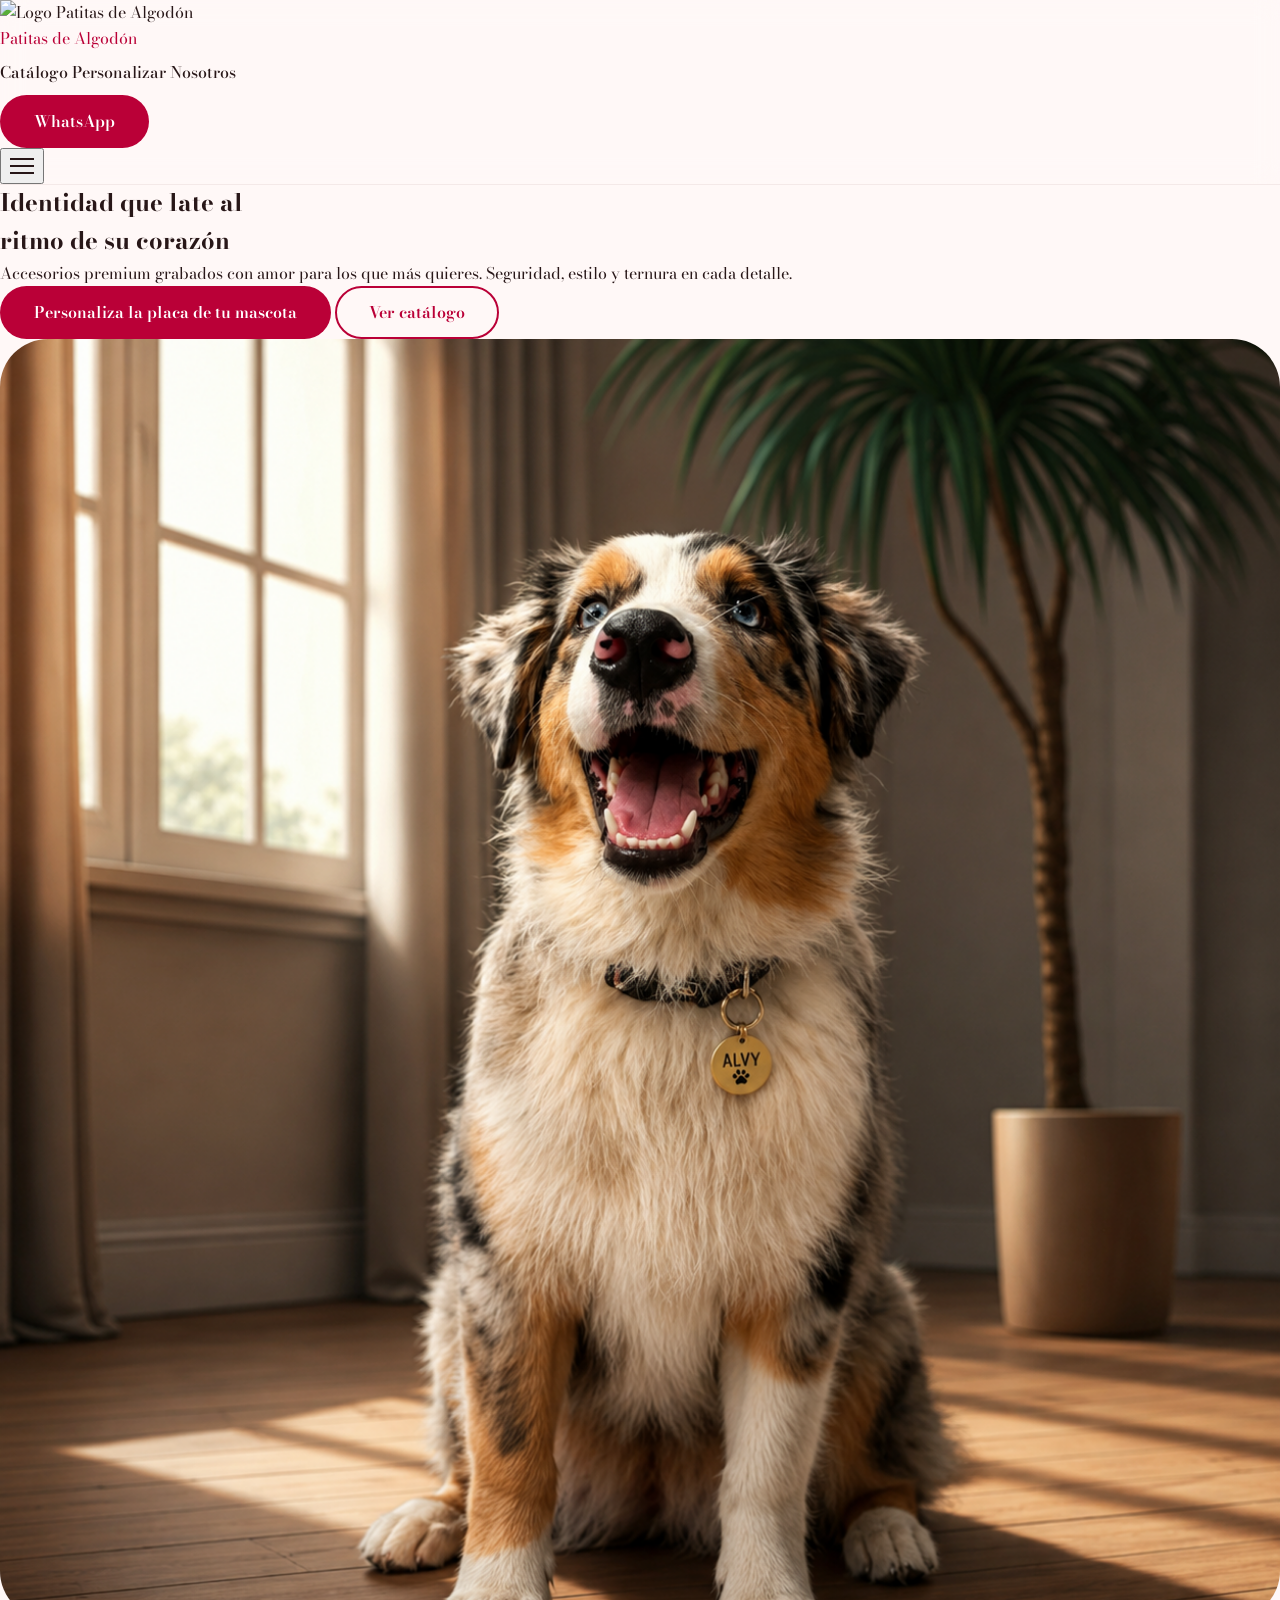
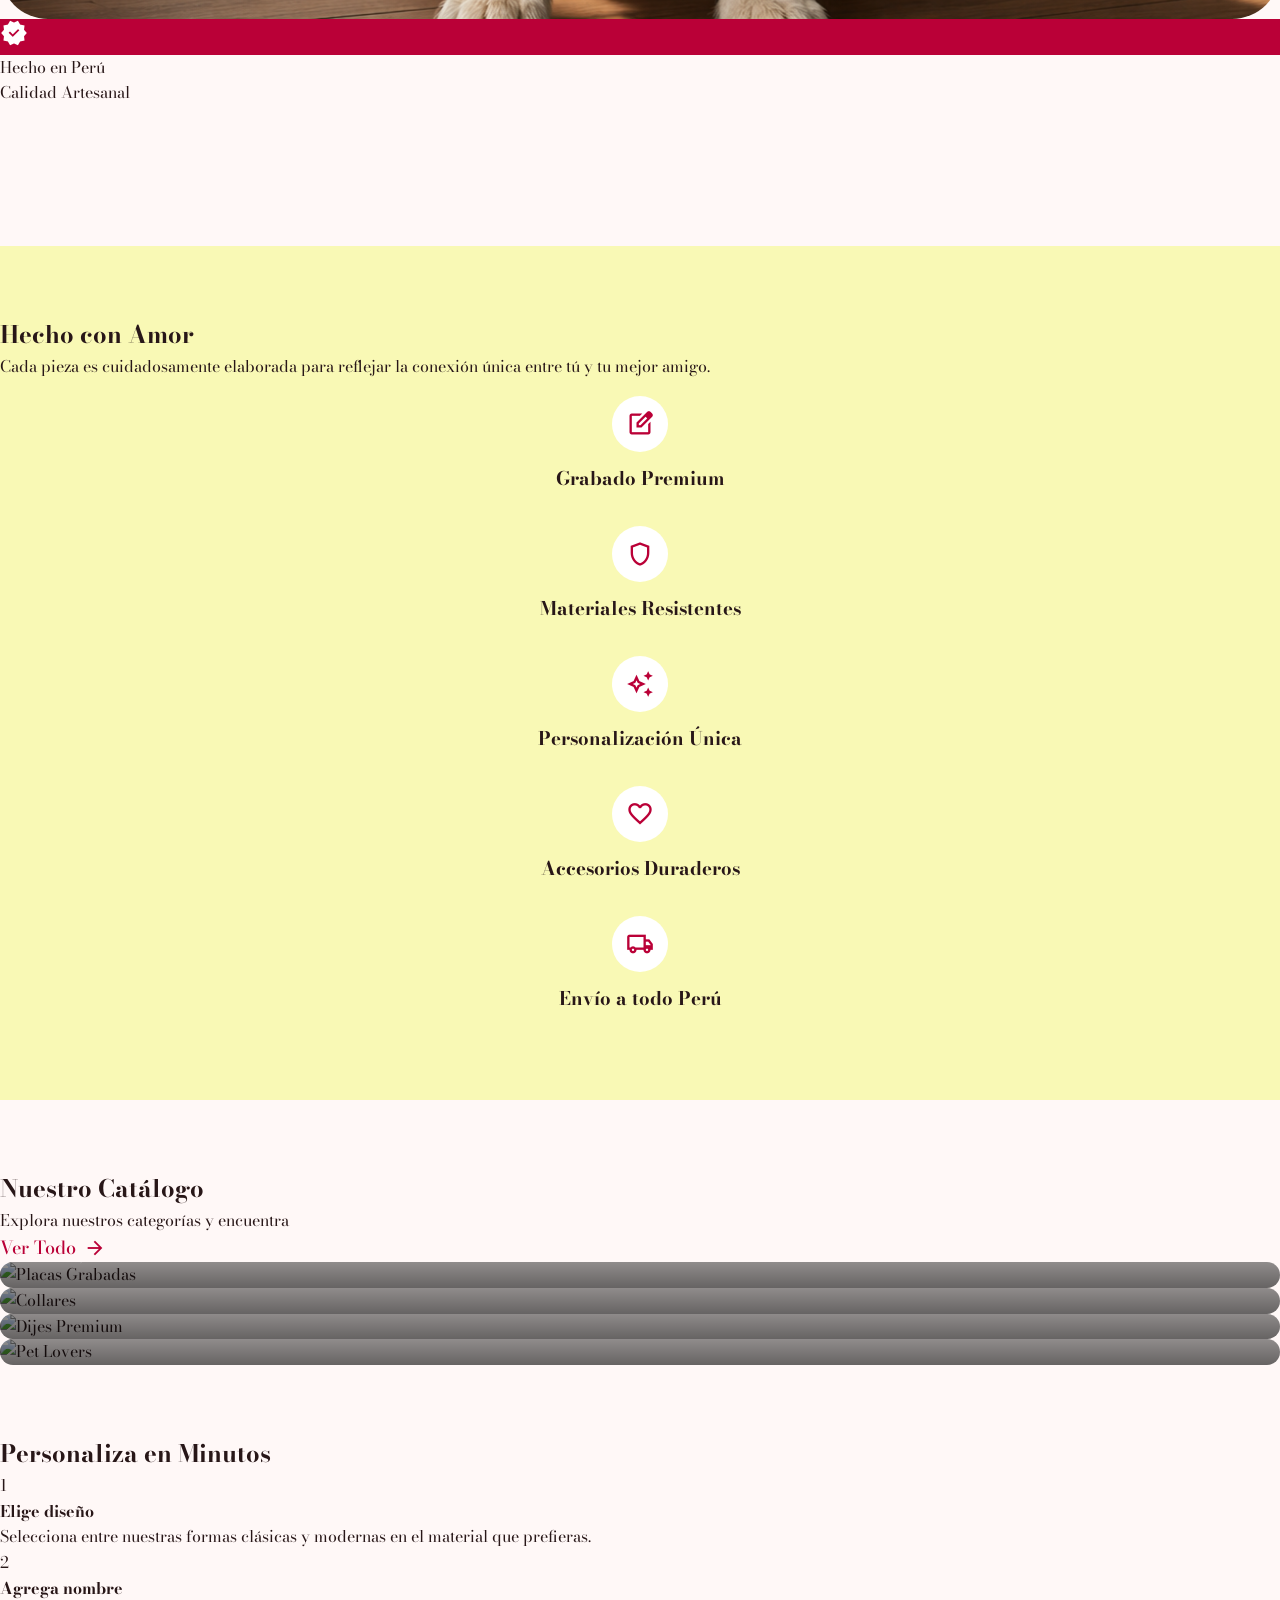
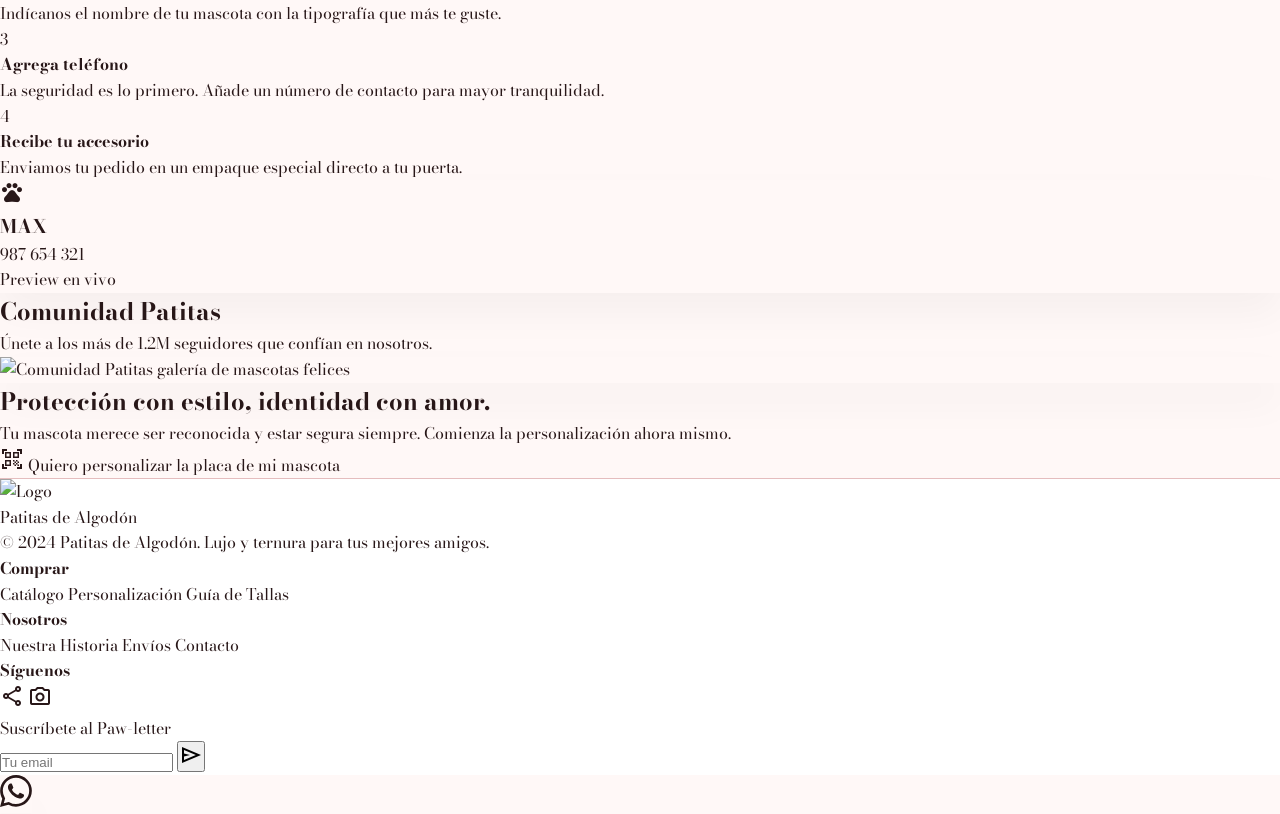
==== commit 3137dc05: "responsive" ====
--- a/index.html
+++ b/index.html
@@ -43,40 +43,40 @@
   <main>
 
     <!-- Hero Section -->
-    <section class="reveal relative min-h-[90vh] flex items-center pt-24 sm:pt-28 md:pt-32 px-4 sm:px-6 md:px-12 lg:px-20">
-      <div class="max-w-container-max mx-auto grid grid-cols-1 lg:grid-cols-2 gap-8 sm:gap-12 md:gap-16 items-center w-full">
-        <div class="z-10 text-left">
-          <h1 class="text-3xl sm:text-4xl md:text-5xl lg:text-6xl font-bold text-on-background mb-4 sm:mb-6 leading-tight">
-            Identidad que late al<br>ritmo de su corazón
+    <section class="reveal relative min-h-[85vh] sm:min-h-[90vh] flex items-center pt-20 sm:pt-24 md:pt-28 lg:pt-32 pb-12 sm:pb-16 md:pb-20 px-4 sm:px-6 md:px-12 lg:px-20">
+      <div class="max-w-container-max mx-auto grid grid-cols-1 lg:grid-cols-2 gap-8 sm:gap-10 md:gap-12 lg:gap-16 items-center w-full">
+        <div class="z-10 text-left order-2 lg:order-1">
+          <h1 class="text-[1.75rem] leading-tight sm:text-3xl md:text-4xl lg:text-5xl xl:text-6xl font-bold text-on-background mb-4 sm:mb-5 md:mb-6">
+            Identidad que late al<br class="hidden sm:inline">ritmo de su corazón
           </h1>
 
-          <p class="text-sm sm:text-base text-on-surface mb-6 sm:mb-8 md:mb-10 max-w-md">
+          <p class="text-base leading-relaxed sm:text-base md:text-lg text-on-surface mb-6 sm:mb-7 md:mb-8 lg:mb-10 max-w-md">
             Accesorios premium grabados con amor para los que más quieres. Seguridad, estilo y ternura en cada detalle.
           </p>
 
-          <div class="flex flex-col sm:flex-row gap-4">
-            <a href="#personalizacion" class="btn btn-primary">
+          <div class="flex flex-col sm:flex-row gap-3 sm:gap-4">
+            <a href="#personalizacion" class="btn btn-primary w-full sm:w-auto">
               Personaliza la placa de tu mascota
             </a>
-            <a href="catalogo.html" class="btn btn-outline">
+            <a href="catalogo.html" class="btn btn-outline w-full sm:w-auto">
               Ver catálogo
             </a>
           </div>
         </div>
 
-        <div class="relative">
+        <div class="relative order-1 lg:order-2 mb-8 lg:mb-0">
           <div class="hero-image-wrap transform rotate-3">
             <img src="assets/images/Alvy-principal.png" alt="Golden Retriever con collar premium" class="w-full h-auto object-cover">
           </div>
 
           <!-- Badge below image -->
-          <div class="absolute hero-badge-position bg-white rounded-full shadow-ambient px-6 py-3 flex items-center gap-3">
-            <div class="w-12 h-12 rounded-full badge-circle flex items-center justify-center">
-              <span class="material-symbols-outlined badge-icon-white">verified</span>
+          <div class="absolute hero-badge-position bg-white rounded-full shadow-ambient px-4 py-2.5 sm:px-6 sm:py-3 flex items-center gap-2.5 sm:gap-3 max-w-[90%] sm:max-w-none">
+            <div class="w-10 h-10 sm:w-12 sm:h-12 rounded-full badge-circle flex items-center justify-center shrink-0">
+              <span class="material-symbols-outlined badge-icon-white text-[24px] sm:text-[28px]">verified</span>
             </div>
             <div class="text-left">
-              <p class="text-base font-bold text-on-surface leading-tight">Hecho en Perú</p>
-              <p class="text-sm text-on-surface-variant leading-tight">Calidad Artesanal</p>
+              <p class="text-sm sm:text-base font-bold text-on-surface leading-tight">Hecho en Perú</p>
+              <p class="text-xs sm:text-sm text-on-surface-variant leading-tight">Calidad Artesanal</p>
             </div>
           </div>
         </div>
@@ -85,21 +85,21 @@
 
     <!-- Features: Hecho con Amor -->
     <section class="reveal reveal-delay-1 features-padding bg-features section-spacing-top">
-      <div class="max-w-container-max mx-auto px-margin-mobile md:px-20">
+      <div class="max-w-container-max mx-auto px-4 sm:px-6 md:px-20">
         <div class="text-center mb-8 sm:mb-10 md:mb-12">
           <h2 class="text-2xl sm:text-3xl md:text-4xl font-bold text-on-background mb-3 sm:mb-4">Hecho con Amor</h2>
-          <p class="text-xs sm:text-sm text-on-surface-variant max-w-2xl mx-auto px-4">
+          <p class="text-sm sm:text-base text-on-surface-variant max-w-2xl mx-auto px-4">
             Cada pieza es cuidadosamente elaborada para reflejar la conexión única entre tú y tu mejor amigo.
           </p>
         </div>
 
-        <div class="grid grid-cols-2 sm:grid-cols-3 md:grid-cols-5 gap-4 sm:gap-6 md:gap-8">
+        <div class="grid grid-cols-2 sm:grid-cols-3 md:grid-cols-5 gap-6 sm:gap-7 md:gap-8">
           <!-- Feature 1 -->
           <div class="feature-card">
             <div class="feature-icon-circle">
               <span class="material-symbols-outlined">edit_square</span>
             </div>
-            <h3 class="text-base text-on-surface">Grabado Premium</h3>
+            <h3 class="text-sm sm:text-base text-on-surface font-medium">Grabado Premium</h3>
           </div>
 
           <!-- Feature 2 -->
@@ -107,7 +107,7 @@
             <div class="feature-icon-circle">
               <span class="material-symbols-outlined">shield</span>
             </div>
-            <h3 class="text-base text-on-surface">Materiales Resistentes</h3>
+            <h3 class="text-sm sm:text-base text-on-surface font-medium">Materiales Resistentes</h3>
           </div>
 
           <!-- Feature 3 -->
@@ -115,7 +115,7 @@
             <div class="feature-icon-circle">
               <span class="material-symbols-outlined">auto_awesome</span>
             </div>
-            <h3 class="text-base text-on-surface">Personalización Única</h3>
+            <h3 class="text-sm sm:text-base text-on-surface font-medium">Personalización Única</h3>
           </div>
 
           <!-- Feature 4 -->
@@ -123,15 +123,15 @@
             <div class="feature-icon-circle">
               <span class="material-symbols-outlined">favorite</span>
             </div>
-            <h3 class="text-base text-on-surface">Accesorios Duraderos</h3>
+            <h3 class="text-sm sm:text-base text-on-surface font-medium">Accesorios Duraderos</h3>
           </div>
 
           <!-- Feature 5 -->
-          <div class="feature-card col-span-2 md:col-span-1">
+          <div class="feature-card col-span-2 sm:col-span-1">
             <div class="feature-icon-circle">
               <span class="material-symbols-outlined">local_shipping</span>
             </div>
-            <h3 class="text-base text-on-surface">Envío a todo Perú</h3>
+            <h3 class="text-sm sm:text-base text-on-surface font-medium">Envío a todo Perú</h3>
           </div>
         </div>
       </div>
@@ -142,18 +142,18 @@
       <div class="max-w-container-max mx-auto">
         <div class="flex flex-col sm:flex-row justify-between items-start sm:items-center mb-6 sm:mb-8 gap-3 sm:gap-0">
           <div>
-            <h2 class="text-xl sm:text-2xl md:text-3xl font-bold text-on-background mb-1">Nuestro Catálogo</h2>
-            <p class="text-xs sm:text-sm text-on-surface-variant">Explora nuestros categorías y encuentra</p>
-          </div>
-          <a href="catalogo.html" class="catalog-btn-ver-todo">
+            <h2 class="text-2xl sm:text-2xl md:text-3xl font-bold text-on-background mb-1.5">Nuestro Catálogo</h2>
+            <p class="text-sm sm:text-base text-on-surface-variant">Explora nuestros categorías y encuentra</p>
+          </div>
+          <a href="catalogo.html" class="catalog-btn-ver-todo text-base sm:text-lg">
             Ver Todo <span class="material-symbols-outlined">arrow_forward</span>
           </a>
         </div>
 
-        <div class="grid grid-cols-1 sm:grid-cols-2 lg:grid-cols-4 gap-4 sm:gap-5 md:gap-6">
+        <div class="grid grid-cols-1 sm:grid-cols-2 lg:grid-cols-4 gap-5 sm:gap-5 md:gap-6">
           <!-- Category 1: Placas -->
           <a href="catalogo.html" class="product-card">
-            <img src="https://lh3.googleusercontent.com/aida-public/[base64]" alt="Placas Grabadas" class="w-full h-72 object-cover">
+            <img src="https://lh3.googleusercontent.com/aida-public/[base64]" alt="Placas Grabadas" class="w-full h-64 sm:h-72 object-cover">
             <div class="product-overlay">
               <h3>Placas Grabadas</h3>
               <p>Desde S/ 39</p>
@@ -162,7 +162,7 @@
 
           <!-- Category 2: Collares -->
           <a href="catalogo.html" class="product-card">
-            <img src="https://lh3.googleusercontent.com/aida-public/[base64]" alt="Collares" class="w-full h-72 object-cover">
+            <img src="https://lh3.googleusercontent.com/aida-public/[base64]" alt="Collares" class="w-full h-64 sm:h-72 object-cover">
             <div class="product-overlay">
               <h3>Collares</h3>
               <p>Personalizados</p>
@@ -171,7 +171,7 @@
 
           <!-- Category 3: Dijes -->
           <a href="catalogo.html" class="product-card">
-            <img src="https://lh3.googleusercontent.com/aida-public/[base64]" alt="Dijes Premium" class="w-full h-72 object-cover">
+            <img src="https://lh3.googleusercontent.com/aida-public/[base64]" alt="Dijes Premium" class="w-full h-64 sm:h-72 object-cover">
             <div class="product-overlay">
               <h3>Dijes Premium</h3>
               <p>Edición Limitada</p>
@@ -180,7 +180,7 @@
 
           <!-- Category 4: Pet Lovers -->
           <a href="catalogo.html" class="product-card">
-            <img src="https://lh3.googleusercontent.com/aida-public/[base64]" alt="Pet Lovers" class="w-full h-72 object-cover">
+            <img src="https://lh3.googleusercontent.com/aida-public/[base64]" alt="Pet Lovers" class="w-full h-64 sm:h-72 object-cover">
             <div class="product-overlay">
               <h3>Pet Lovers</h3>
               <p>Para ti</p>
@@ -191,78 +191,78 @@
     </section>
 
     <!-- Personalization Guide -->
-    <section id="personalizacion" class="reveal reveal-delay-3 py-section-gap-mobile md:py-section-gap-desktop bg-surface-container-low">
-      <div class="max-w-container-max mx-auto px-margin-mobile md:px-20">
-        <div class="grid md:grid-cols-2 gap-20 items-center">
+    <section id="personalizacion" class="reveal reveal-delay-3 py-12 sm:py-16 md:py-section-gap-desktop bg-surface-container-low">
+      <div class="max-w-container-max mx-auto px-4 sm:px-6 md:px-20">
+        <div class="grid md:grid-cols-2 gap-12 md:gap-16 lg:gap-20 items-center">
           <div>
-            <h2 class="text-headline-lg text-on-background mb-8">Personaliza en Minutos</h2>
-
-            <div class="space-y-8">
+            <h2 class="text-2xl sm:text-3xl md:text-4xl font-bold text-on-background mb-6 sm:mb-8">Personaliza en Minutos</h2>
+
+            <div class="space-y-6 sm:space-y-8">
               <!-- Step 1 -->
-              <div class="flex gap-6 items-start">
-                <span class="w-10 h-10 rounded-full bg-primary text-on-primary flex items-center justify-center shrink-0 font-bold">1</span>
+              <div class="flex gap-4 sm:gap-6 items-start">
+                <span class="w-10 h-10 sm:w-12 sm:h-12 rounded-full bg-primary text-on-primary flex items-center justify-center shrink-0 font-bold text-base sm:text-lg">1</span>
                 <div>
-                  <h4 class="text-body-md font-bold text-on-surface mb-1">Elige diseño</h4>
-                  <p class="text-on-surface-variant">Selecciona entre nuestras formas clásicas y modernas en el material que prefieras.</p>
+                  <h4 class="text-base sm:text-lg font-bold text-on-surface mb-1 sm:mb-2">Elige diseño</h4>
+                  <p class="text-sm sm:text-base text-on-surface-variant">Selecciona entre nuestras formas clásicas y modernas en el material que prefieras.</p>
                 </div>
               </div>
 
               <!-- Step 2 -->
-              <div class="flex gap-6 items-start">
-                <span class="w-10 h-10 rounded-full bg-primary text-on-primary flex items-center justify-center shrink-0 font-bold">2</span>
+              <div class="flex gap-4 sm:gap-6 items-start">
+                <span class="w-10 h-10 sm:w-12 sm:h-12 rounded-full bg-primary text-on-primary flex items-center justify-center shrink-0 font-bold text-base sm:text-lg">2</span>
                 <div>
-                  <h4 class="text-body-md font-bold text-on-surface mb-1">Agrega nombre</h4>
-                  <p class="text-on-surface-variant">Indícanos el nombre de tu mascota con la tipografía que más te guste.</p>
+                  <h4 class="text-base sm:text-lg font-bold text-on-surface mb-1 sm:mb-2">Agrega nombre</h4>
+                  <p class="text-sm sm:text-base text-on-surface-variant">Indícanos el nombre de tu mascota con la tipografía que más te guste.</p>
                 </div>
               </div>
 
               <!-- Step 3 -->
-              <div class="flex gap-6 items-start">
-                <span class="w-10 h-10 rounded-full bg-primary text-on-primary flex items-center justify-center shrink-0 font-bold">3</span>
+              <div class="flex gap-4 sm:gap-6 items-start">
+                <span class="w-10 h-10 sm:w-12 sm:h-12 rounded-full bg-primary text-on-primary flex items-center justify-center shrink-0 font-bold text-base sm:text-lg">3</span>
                 <div>
-                  <h4 class="text-body-md font-bold text-on-surface mb-1">Agrega teléfono</h4>
-                  <p class="text-on-surface-variant">La seguridad es lo primero. Añade un número de contacto para mayor tranquilidad.</p>
+                  <h4 class="text-base sm:text-lg font-bold text-on-surface mb-1 sm:mb-2">Agrega teléfono</h4>
+                  <p class="text-sm sm:text-base text-on-surface-variant">La seguridad es lo primero. Añade un número de contacto para mayor tranquilidad.</p>
                 </div>
               </div>
 
               <!-- Step 4 -->
-              <div class="flex gap-6 items-start">
-                <span class="w-10 h-10 rounded-full bg-primary text-on-primary flex items-center justify-center shrink-0 font-bold">4</span>
+              <div class="flex gap-4 sm:gap-6 items-start">
+                <span class="w-10 h-10 sm:w-12 sm:h-12 rounded-full bg-primary text-on-primary flex items-center justify-center shrink-0 font-bold text-base sm:text-lg">4</span>
                 <div>
-                  <h4 class="text-body-md font-bold text-on-surface mb-1">Recibe tu accesorio</h4>
-                  <p class="text-on-surface-variant">Enviamos tu pedido en un empaque especial directo a tu puerta.</p>
+                  <h4 class="text-base sm:text-lg font-bold text-on-surface mb-1 sm:mb-2">Recibe tu accesorio</h4>
+                  <p class="text-sm sm:text-base text-on-surface-variant">Enviamos tu pedido en un empaque especial directo a tu puerta.</p>
                 </div>
               </div>
             </div>
           </div>
 
           <!-- Preview Visual -->
-          <div class="relative bg-white rounded-xl p-8 soft-shadow aspect-square flex items-center justify-center">
+          <div class="relative bg-white rounded-xl p-6 sm:p-8 soft-shadow aspect-square flex items-center justify-center">
             <div class="text-center">
-              <div class="relative inline-block mb-6">
-                <div class="w-48 h-48 bg-secondary-container rounded-full animate-pulse opacity-20 absolute -top-4 -left-4"></div>
-                <span class="material-symbols-outlined text-8xl text-primary" style="font-variation-settings: 'FILL' 1;">pets</span>
-              </div>
-              <h3 class="text-headline-md text-primary mb-2">MAX</h3>
-              <p class="text-on-surface-variant">987 654 321</p>
-              <div class="mt-8 flex justify-center gap-2">
-                <div class="w-3 h-3 rounded-full bg-primary"></div>
-                <div class="w-3 h-3 rounded-full bg-primary/40"></div>
-                <div class="w-3 h-3 rounded-full bg-primary/20"></div>
-              </div>
-            </div>
-            <div class="absolute top-4 right-4 bg-tertiary-fixed text-on-tertiary-fixed px-3 py-1 rounded-full text-xs font-bold">Preview en vivo</div>
+              <div class="relative inline-block mb-4 sm:mb-6">
+                <div class="w-40 h-40 sm:w-48 sm:h-48 bg-secondary-container rounded-full animate-pulse opacity-20 absolute -top-4 -left-4"></div>
+                <span class="material-symbols-outlined text-7xl sm:text-8xl text-primary" style="font-variation-settings: 'FILL' 1;">pets</span>
+              </div>
+              <h3 class="text-xl sm:text-2xl md:text-3xl font-bold text-primary mb-1 sm:mb-2">MAX</h3>
+              <p class="text-sm sm:text-base text-on-surface-variant">987 654 321</p>
+              <div class="mt-6 sm:mt-8 flex justify-center gap-2">
+                <div class="w-2.5 h-2.5 sm:w-3 sm:h-3 rounded-full bg-primary"></div>
+                <div class="w-2.5 h-2.5 sm:w-3 sm:h-3 rounded-full bg-primary/40"></div>
+                <div class="w-2.5 h-2.5 sm:w-3 sm:h-3 rounded-full bg-primary/20"></div>
+              </div>
+            </div>
+            <div class="absolute top-3 right-3 sm:top-4 sm:right-4 bg-tertiary-fixed text-on-tertiary-fixed px-2.5 py-1 sm:px-3 sm:py-1 rounded-full text-[10px] sm:text-xs font-bold">Preview en vivo</div>
           </div>
         </div>
       </div>
     </section>
 
     <!-- Social Gallery -->
-    <section class="reveal py-section-gap-mobile md:py-section-gap-desktop px-margin-mobile md:px-20">
+    <section class="reveal py-12 sm:py-16 md:py-section-gap-desktop px-4 sm:px-6 md:px-20">
       <div class="max-w-container-max mx-auto">
-        <div class="text-center mb-16">
-          <h2 class="text-headline-lg text-on-background mb-2">Comunidad Patitas</h2>
-          <p class="text-on-surface-variant">Únete a los más de 1.2M seguidores que confían en nosotros.</p>
+        <div class="text-center mb-10 sm:mb-12 md:mb-16">
+          <h2 class="text-2xl sm:text-3xl md:text-4xl font-bold text-on-background mb-2 sm:mb-3">Comunidad Patitas</h2>
+          <p class="text-sm sm:text-base text-on-surface-variant">Únete a los más de 1.2M seguidores que confían en nosotros.</p>
         </div>
 
         <div class="rounded-xl overflow-hidden soft-shadow">
@@ -272,19 +272,19 @@
     </section>
 
     <!-- Final CTA -->
-    <section id="contacto" class="reveal py-section-gap-mobile md:py-section-gap-desktop relative overflow-hidden bg-primary px-margin-mobile md:px-20 text-on-primary">
+    <section id="contacto" class="reveal py-12 sm:py-16 md:py-section-gap-desktop relative overflow-hidden bg-primary px-4 sm:px-6 md:px-20 text-on-primary">
       <div class="organic-blob w-[400px] h-[400px] bg-white/10 rounded-full -bottom-20 -right-20"></div>
 
       <div class="max-w-container-max mx-auto text-center relative z-10">
-        <h2 class="text-display-lg-mobile md:text-display-lg mb-8">Protección con estilo, identidad con amor.</h2>
-        <p class="text-body-lg mb-12 opacity-90 max-w-2xl mx-auto">
+        <h2 class="text-[1.75rem] leading-tight sm:text-3xl md:text-4xl lg:text-5xl font-bold mb-6 sm:mb-8">Protección con estilo, identidad con amor.</h2>
+        <p class="text-base sm:text-lg mb-8 sm:mb-10 md:mb-12 opacity-90 max-w-2xl mx-auto px-2">
           Tu mascota merece ser reconocida y estar segura siempre. Comienza la personalización ahora mismo.
         </p>
 
-        <div class="flex justify-center">
-          <a href="https://wa.me/yournumber" class="bg-white text-primary px-10 py-5 rounded-full text-headline-md font-bold hover:scale-105 transition-transform duration-300 flex items-center gap-3 inline-flex">
-            <span class="material-symbols-outlined">qr_code_scanner</span>
-            Quiero personalizar la placa de mi mascota
+        <div class="flex justify-center px-2">
+          <a href="https://wa.me/yournumber" class="bg-white text-primary px-6 py-4 sm:px-8 sm:py-4 md:px-10 md:py-5 rounded-full text-base sm:text-lg md:text-xl font-bold hover:scale-105 transition-transform duration-300 flex items-center gap-2 sm:gap-3 inline-flex w-full sm:w-auto justify-center">
+            <span class="material-symbols-outlined text-xl sm:text-2xl">qr_code_scanner</span>
+            <span class="leading-tight">Quiero personalizar la placa de mi mascota</span>
           </a>
         </div>
       </div>
--- a/css/styles.css
+++ b/css/styles.css
@@ -74,18 +74,31 @@
 }
 
 .badge-icon-white {
-  font-size: 28px;
+  font-size: 24px;
   font-variation-settings: 'FILL' 1, 'wght' 400, 'GRAD' 0, 'opsz' 48;
   color: #ffffff;
 }
 
+@media (min-width: 640px) {
+  .badge-icon-white {
+    font-size: 28px;
+  }
+}
+
 .badge-circle {
   background-color: var(--c-primary);
 }
 
 .hero-badge-position {
-  bottom: -1.5rem;
-  left: 0.375rem;
+  bottom: -1rem;
+  left: 0.25rem;
+}
+
+@media (min-width: 640px) {
+  .hero-badge-position {
+    bottom: -1.5rem;
+    left: 0.375rem;
+  }
 }
 
 .section-spacing-top {
@@ -161,11 +174,20 @@
 
 .nav-link {
   position: relative;
-  padding: 0.5rem 0;
+  padding: 0.75rem 0;
   font-weight: 500;
   font-size: 16px;
   color: var(--c-on-surface);
   transition: color var(--transition-smooth);
+  min-height: 44px;
+  display: inline-flex;
+  align-items: center;
+}
+
+@media (min-width: 768px) {
+  .nav-link {
+    padding: 0.5rem 0;
+  }
 }
 
 .nav-link:hover {
@@ -253,16 +275,32 @@
   align-items: center;
   justify-content: center;
   gap: 0.5rem;
-  padding: 0.875rem 2rem;
+  padding: 0.75rem 1.5rem;
   font-family: 'Bodoni Moda', serif;
-  font-size: 16px;
+  font-size: 14px;
   font-weight: 600;
   border-radius: 9999px;
   cursor: pointer;
   transition: all var(--transition-spring);
   border: 2px solid transparent;
   text-align: center;
-  white-space: nowrap;
+  white-space: normal;
+  line-height: 1.3;
+}
+
+@media (min-width: 375px) {
+  .btn {
+    padding: 0.8rem 1.75rem;
+    font-size: 15px;
+  }
+}
+
+@media (min-width: 640px) {
+  .btn {
+    padding: 0.875rem 2rem;
+    font-size: 16px;
+    white-space: nowrap;
+  }
 }
 
 .btn:hover {
@@ -342,8 +380,14 @@
 /* ========== CARD STYLES ========== */
 .feature-card {
   text-align: center;
-  padding: 1rem;
+  padding: 0.75rem 0.5rem;
   transition: all var(--transition-smooth);
+}
+
+@media (min-width: 640px) {
+  .feature-card {
+    padding: 1rem;
+  }
 }
 
 .feature-card:hover {
@@ -419,39 +463,47 @@
   bottom: 0;
   left: 0;
   right: 0;
-  padding: 1.25rem 1.5rem;
-  background: linear-gradient(to top, rgba(0, 0, 0, 0.6), transparent);
+  padding: 1rem 1.25rem;
+  background: linear-gradient(to top, rgba(0, 0, 0, 0.7), transparent);
   color: white;
 }
 
+@media (min-width: 640px) {
+  .product-overlay {
+    padding: 1.25rem 1.5rem;
+    background: linear-gradient(to top, rgba(0, 0, 0, 0.6), transparent);
+  }
+}
+
 .product-overlay h3 {
-  font-size: 0.875rem;
+  font-size: 0.9375rem;
   font-weight: 600;
   margin-bottom: 0.25rem;
 }
 
 .product-overlay p {
-  font-size: 0.75rem;
-  opacity: 0.9;
+  font-size: 0.8125rem;
+  opacity: 0.95;
 }
 
 @media (min-width: 640px) {
   .product-overlay h3 {
-    font-size: 0.9375rem;
+    font-size: 1rem;
   }
 
   .product-overlay p {
-    font-size: 0.8125rem;
+    font-size: 0.875rem;
+    opacity: 0.9;
   }
 }
 
 @media (min-width: 768px) {
   .product-overlay h3 {
-    font-size: 1rem;
+    font-size: 1.0625rem;
   }
 
   .product-overlay p {
-    font-size: 0.875rem;
+    font-size: 0.9375rem;
   }
 }
 
@@ -460,18 +512,42 @@
   align-items: center;
   gap: 0.5rem;
   color: var(--c-primary);
-  font-size: 1rem;
+  font-size: 0.9375rem;
   font-weight: 500;
   text-decoration: none;
   transition: gap var(--transition-smooth);
 }
 
+@media (min-width: 640px) {
+  .catalog-btn-ver-todo {
+    font-size: 1rem;
+  }
+}
+
+@media (min-width: 768px) {
+  .catalog-btn-ver-todo {
+    font-size: 1.125rem;
+  }
+}
+
 .catalog-btn-ver-todo:hover {
   gap: 0.75rem;
 }
 
 .catalog-btn-ver-todo .material-symbols-outlined {
-  font-size: 20px;
+  font-size: 18px;
+}
+
+@media (min-width: 640px) {
+  .catalog-btn-ver-todo .material-symbols-outlined {
+    font-size: 20px;
+  }
+}
+
+@media (min-width: 768px) {
+  .catalog-btn-ver-todo .material-symbols-outlined {
+    font-size: 22px;
+  }
 }
 
 .glass-card {
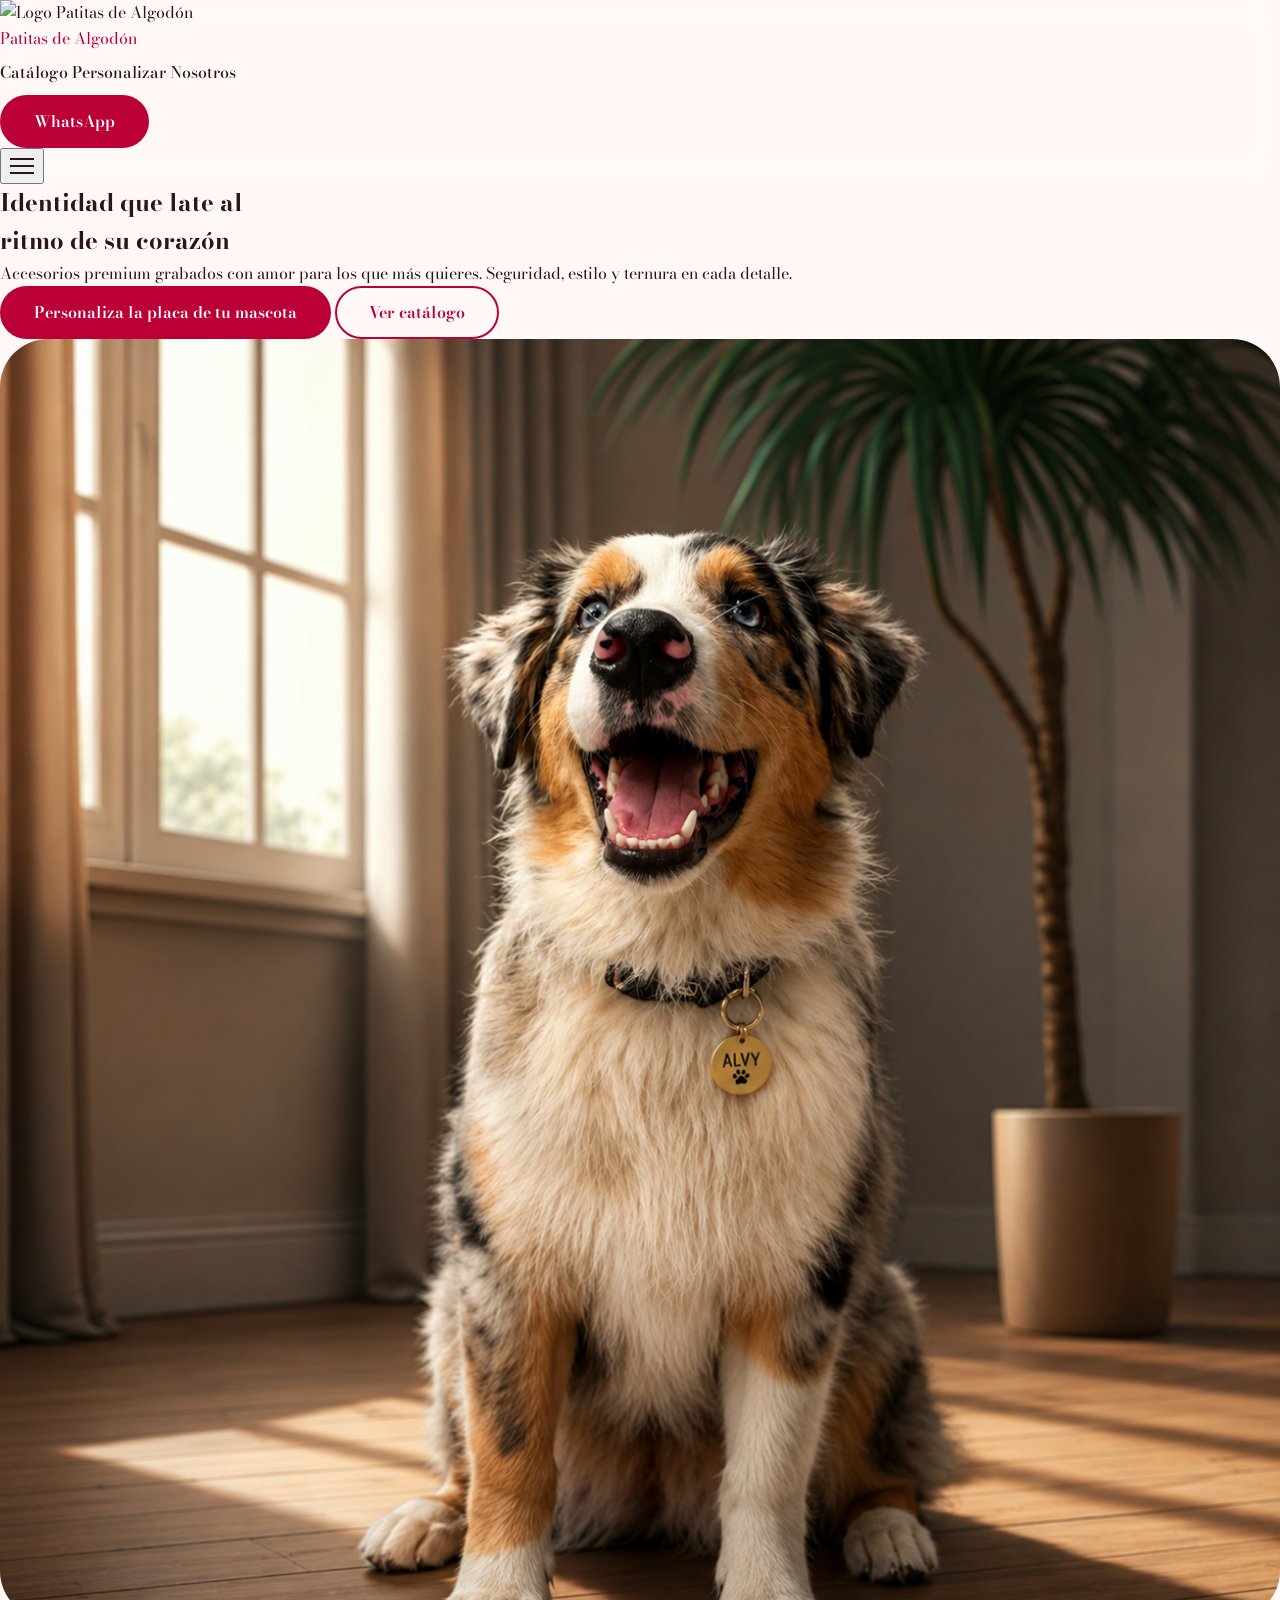
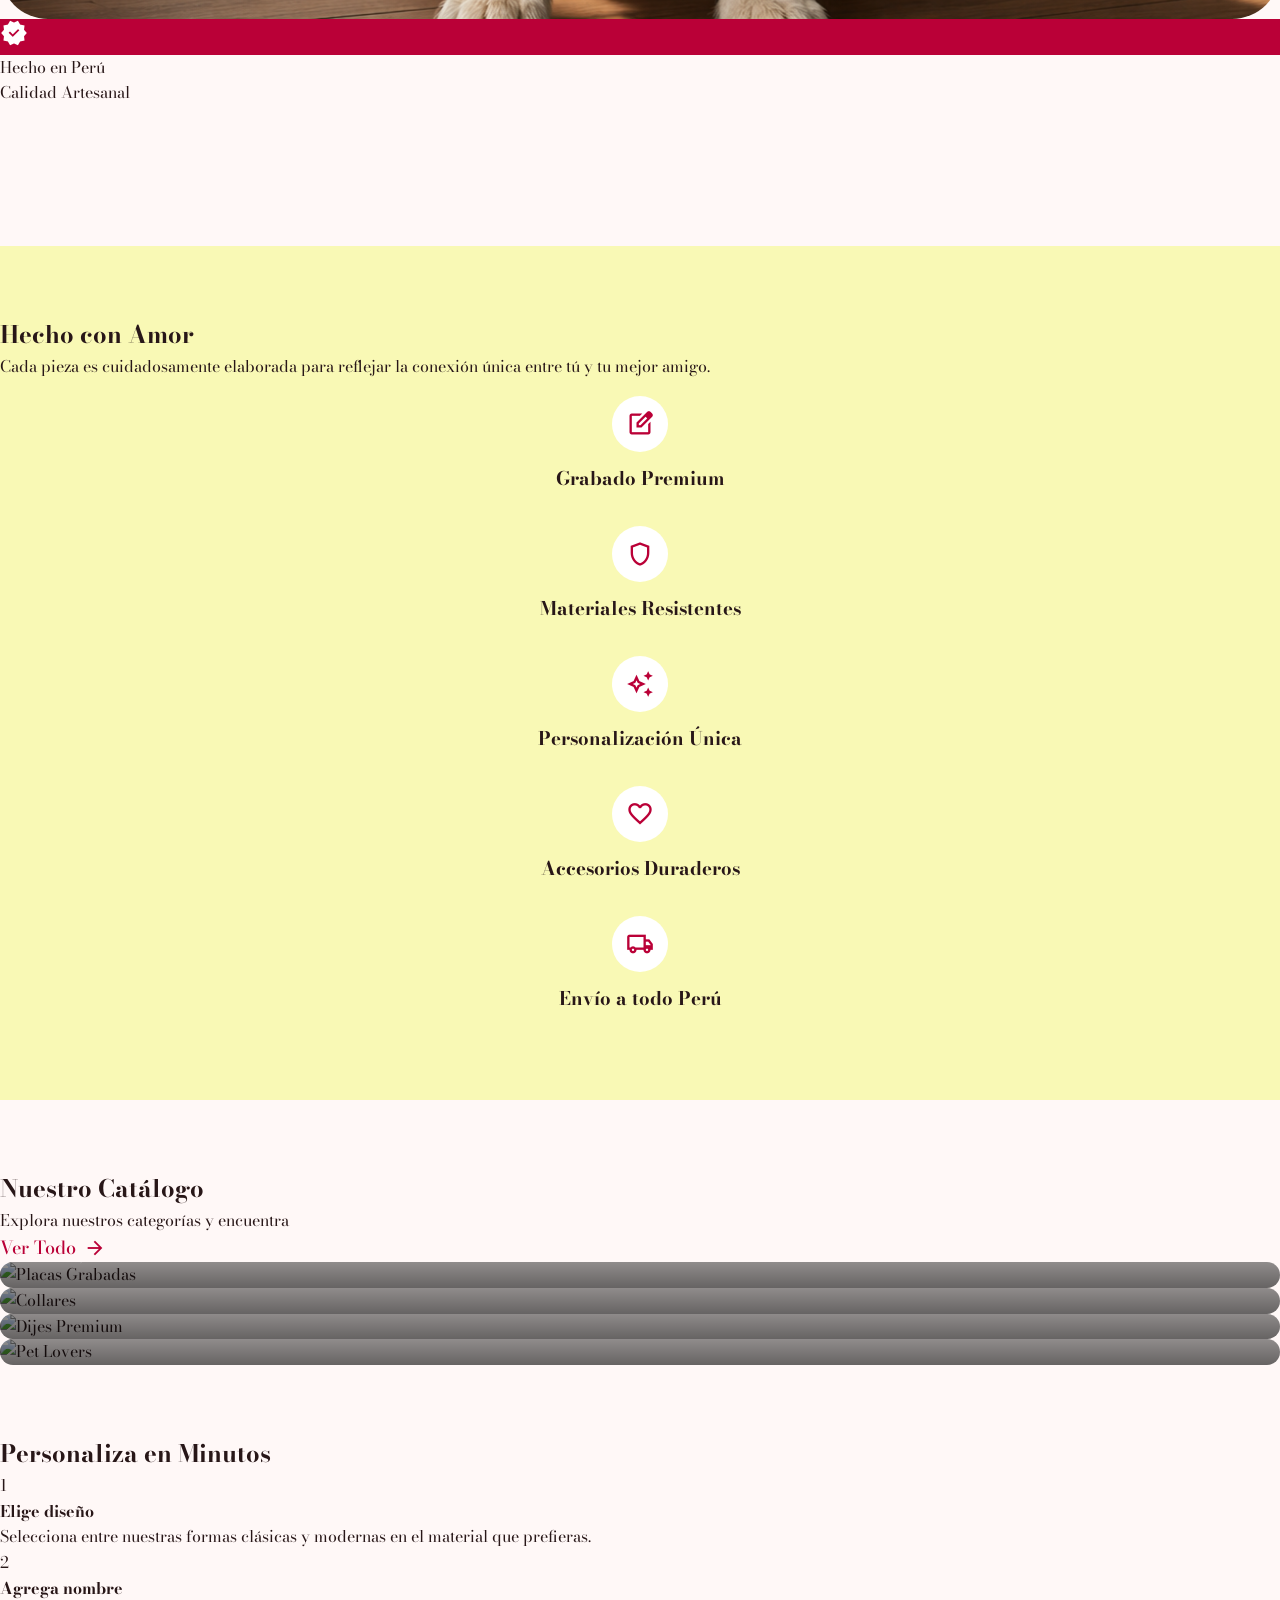
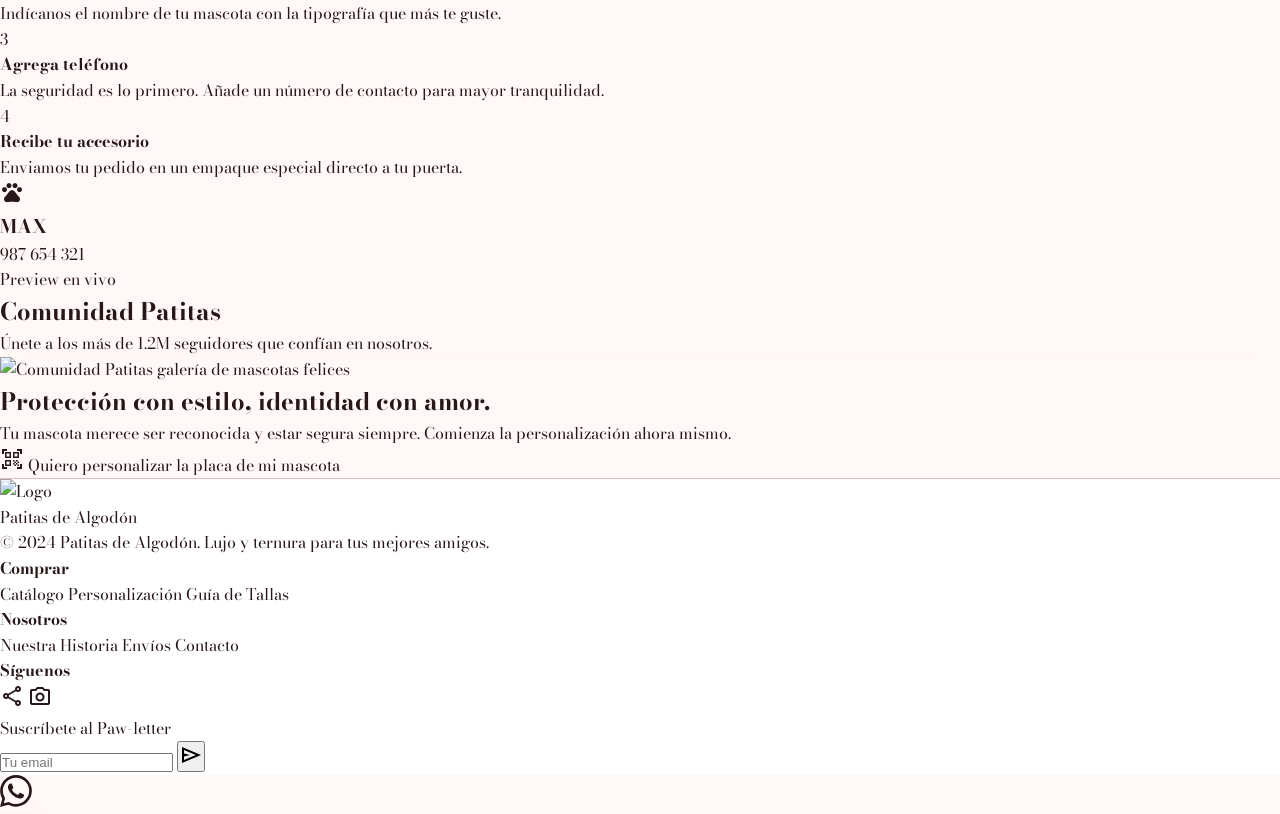
==== commit 2828c47a: "responsive utlimo" ====
--- a/index.html
+++ b/index.html
@@ -2,7 +2,7 @@
 <html lang="es">
 <head>
   <meta charset="UTF-8">
-  <meta name="viewport" content="width=device-width, initial-scale=1.0">
+  <meta name="viewport" content="width=device-width, initial-scale=1.0, maximum-scale=5.0, user-scalable=yes">
   <title>Patitas de Algodón | Accesorios Premium para Mascotas</title>
 
   <!-- SEO Meta Tags -->
@@ -65,7 +65,7 @@
         </div>
 
         <div class="relative order-1 lg:order-2 mb-8 lg:mb-0">
-          <div class="hero-image-wrap transform rotate-3">
+          <div class="hero-image-wrap md:transform md:rotate-3">
             <img src="assets/images/Alvy-principal.png" alt="Golden Retriever con collar premium" class="w-full h-auto object-cover">
           </div>
 
--- a/css/styles.css
+++ b/css/styles.css
@@ -33,8 +33,17 @@
   box-sizing: border-box;
 }
 
+*,
+*::before,
+*::after {
+  box-sizing: border-box;
+}
+
 html {
   scroll-behavior: smooth;
+  overflow-x: hidden !important;
+  width: 100%;
+  max-width: 100%;
 }
 
 body {
@@ -43,13 +52,67 @@
   line-height: 1.6;
   color: var(--c-on-surface);
   background-color: var(--c-surface);
-  overflow-x: hidden;
+  overflow-x: hidden !important;
+  width: 100%;
+  max-width: 100%;
+  position: relative;
+}
+
+/* Critical: Prevent horizontal scroll on mobile */
+@media (max-width: 767px) {
+  html,
+  body {
+    overflow-x: hidden !important;
+    max-width: 100vw !important;
+    position: relative;
+  }
+
+  body {
+    width: 100vw !important;
+  }
 }
 
 img {
   max-width: 100%;
   height: auto;
   display: block;
+}
+
+main {
+  overflow-x: hidden;
+  width: 100%;
+  max-width: 100vw;
+}
+
+section {
+  overflow-x: hidden;
+  width: 100%;
+  max-width: 100vw;
+}
+
+/* Mobile-specific overflow prevention */
+@media (max-width: 767px) {
+  body > * {
+    max-width: 100vw;
+  }
+
+  section,
+  main,
+  footer,
+  header {
+    max-width: 100vw;
+  }
+
+  img {
+    max-width: 100%;
+    height: auto;
+  }
+
+  /* Ensure no element causes horizontal scroll */
+  .relative,
+  .absolute {
+    max-width: 100%;
+  }
 }
 
 a {
@@ -92,12 +155,22 @@
 .hero-badge-position {
   bottom: -1rem;
   left: 0.25rem;
+  right: auto;
+}
+
+@media (max-width: 639px) {
+  .hero-badge-position {
+    left: 50%;
+    transform: translateX(-50%);
+    right: auto;
+  }
 }
 
 @media (min-width: 640px) {
   .hero-badge-position {
     bottom: -1.5rem;
     left: 0.375rem;
+    right: auto;
   }
 }
 
@@ -161,6 +234,9 @@
   backdrop-filter: blur(12px);
   -webkit-backdrop-filter: blur(12px);
   transition: all var(--transition-smooth);
+  width: 100%;
+  max-width: 100vw;
+  overflow-x: hidden;
 }
 
 #main-nav .logo-text {
@@ -263,10 +339,19 @@
   max-height: 0;
   overflow: hidden;
   transition: max-height var(--transition-smooth);
+  width: 100%;
+  max-width: 100vw;
 }
 
 #mobile-menu.open {
   max-height: 400px;
+}
+
+@media (max-width: 767px) {
+  #main-nav > div {
+    max-width: 100vw;
+    overflow-x: hidden;
+  }
 }
 
 /* ========== BUTTONS ========== */
@@ -364,6 +449,13 @@
   border-radius: 3rem;
   overflow: hidden;
   transition: transform var(--transition-smooth);
+  max-width: 100%;
+}
+
+@media (max-width: 767px) {
+  .hero-image-wrap {
+    transform: none !important;
+  }
 }
 
 .hero-image-wrap img {
@@ -565,6 +657,13 @@
   opacity: 0.4;
   pointer-events: none;
   border-radius: 100%;
+  will-change: transform;
+}
+
+@media (max-width: 767px) {
+  .organic-blob {
+    display: none;
+  }
 }
 
 .bg-blob {
@@ -621,9 +720,20 @@
 footer {
   background-color: var(--c-surface-container-lowest, #ffffff);
   border-top: 1px solid var(--c-outline-variant, #e5bdbe);
+  overflow-x: hidden;
+  width: 100%;
+  max-width: 100vw;
 }
 
 footer a:hover {
   color: var(--c-primary);
   transition: color var(--transition-smooth);
 }
+
+/* WhatsApp FAB */
+@media (max-width: 767px) {
+  a[href*="wa.me"] {
+    bottom: 1rem !important;
+    right: 1rem !important;
+  }
+}
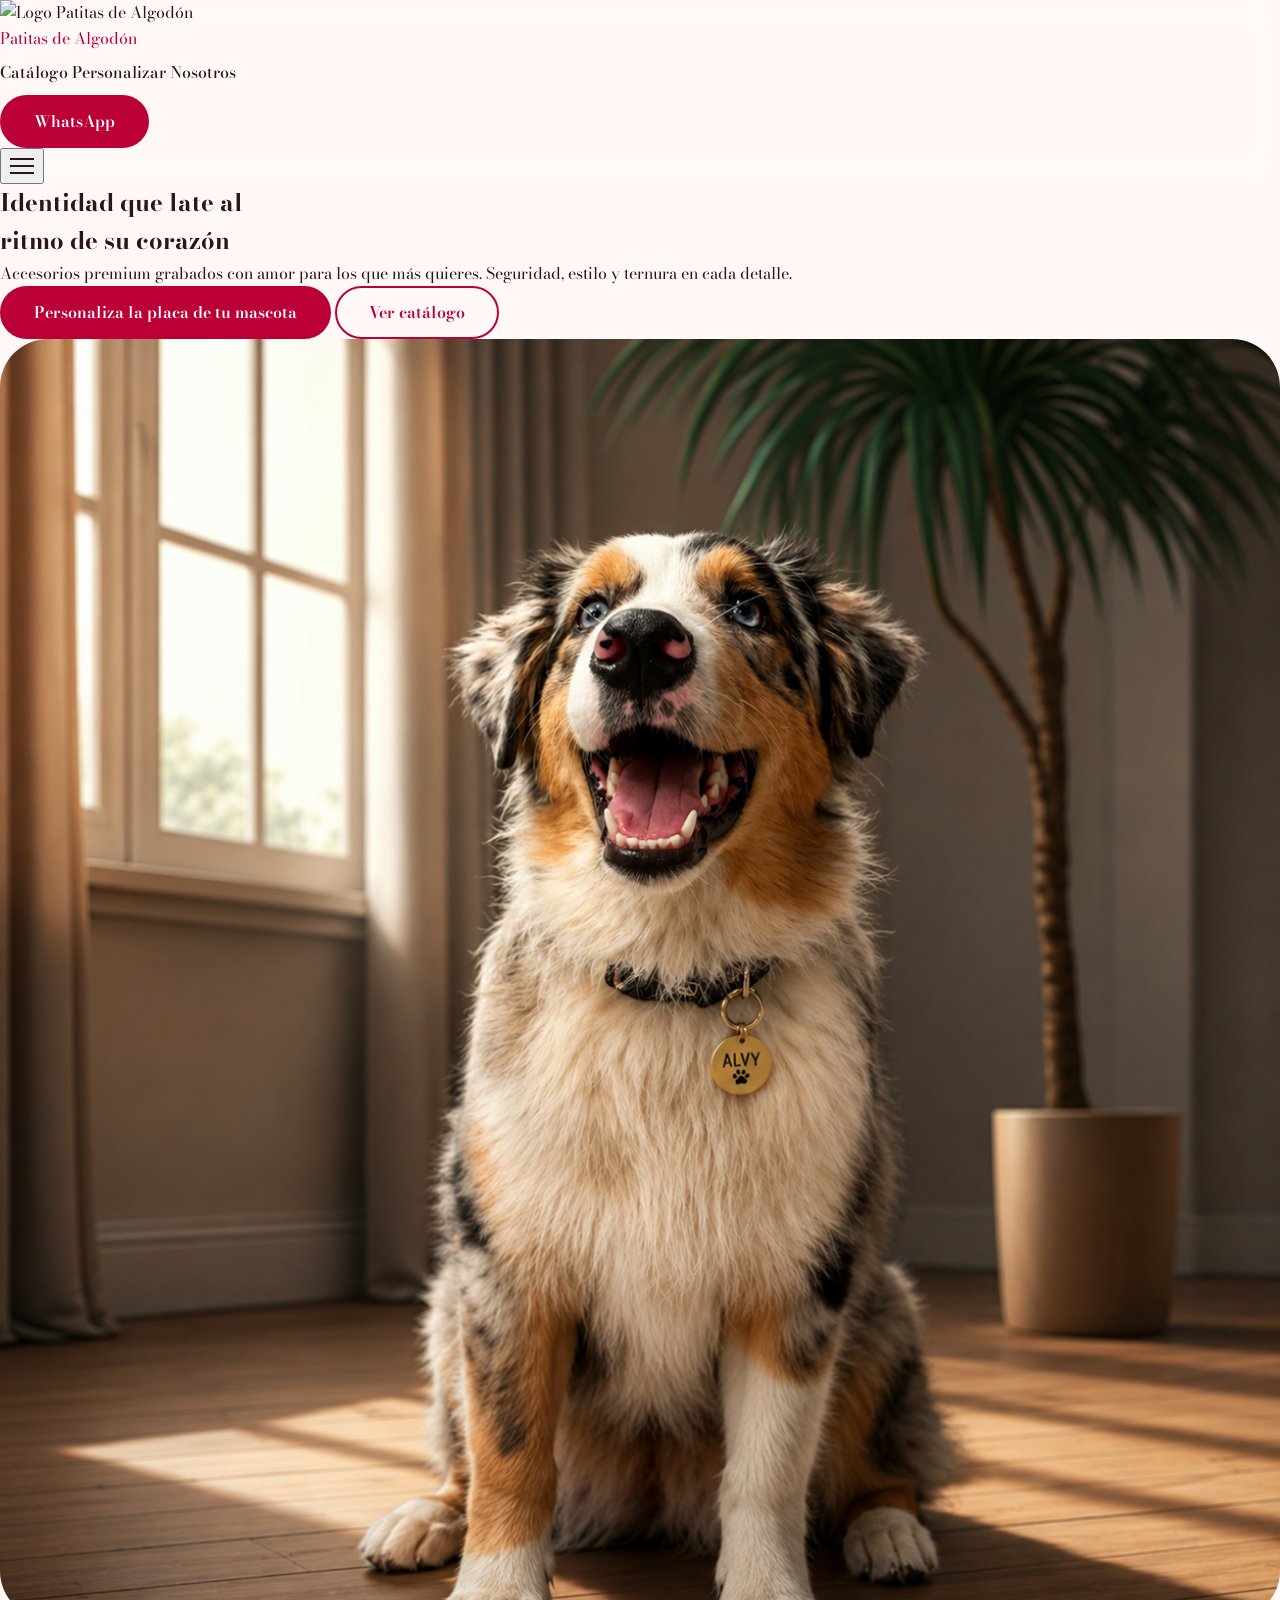
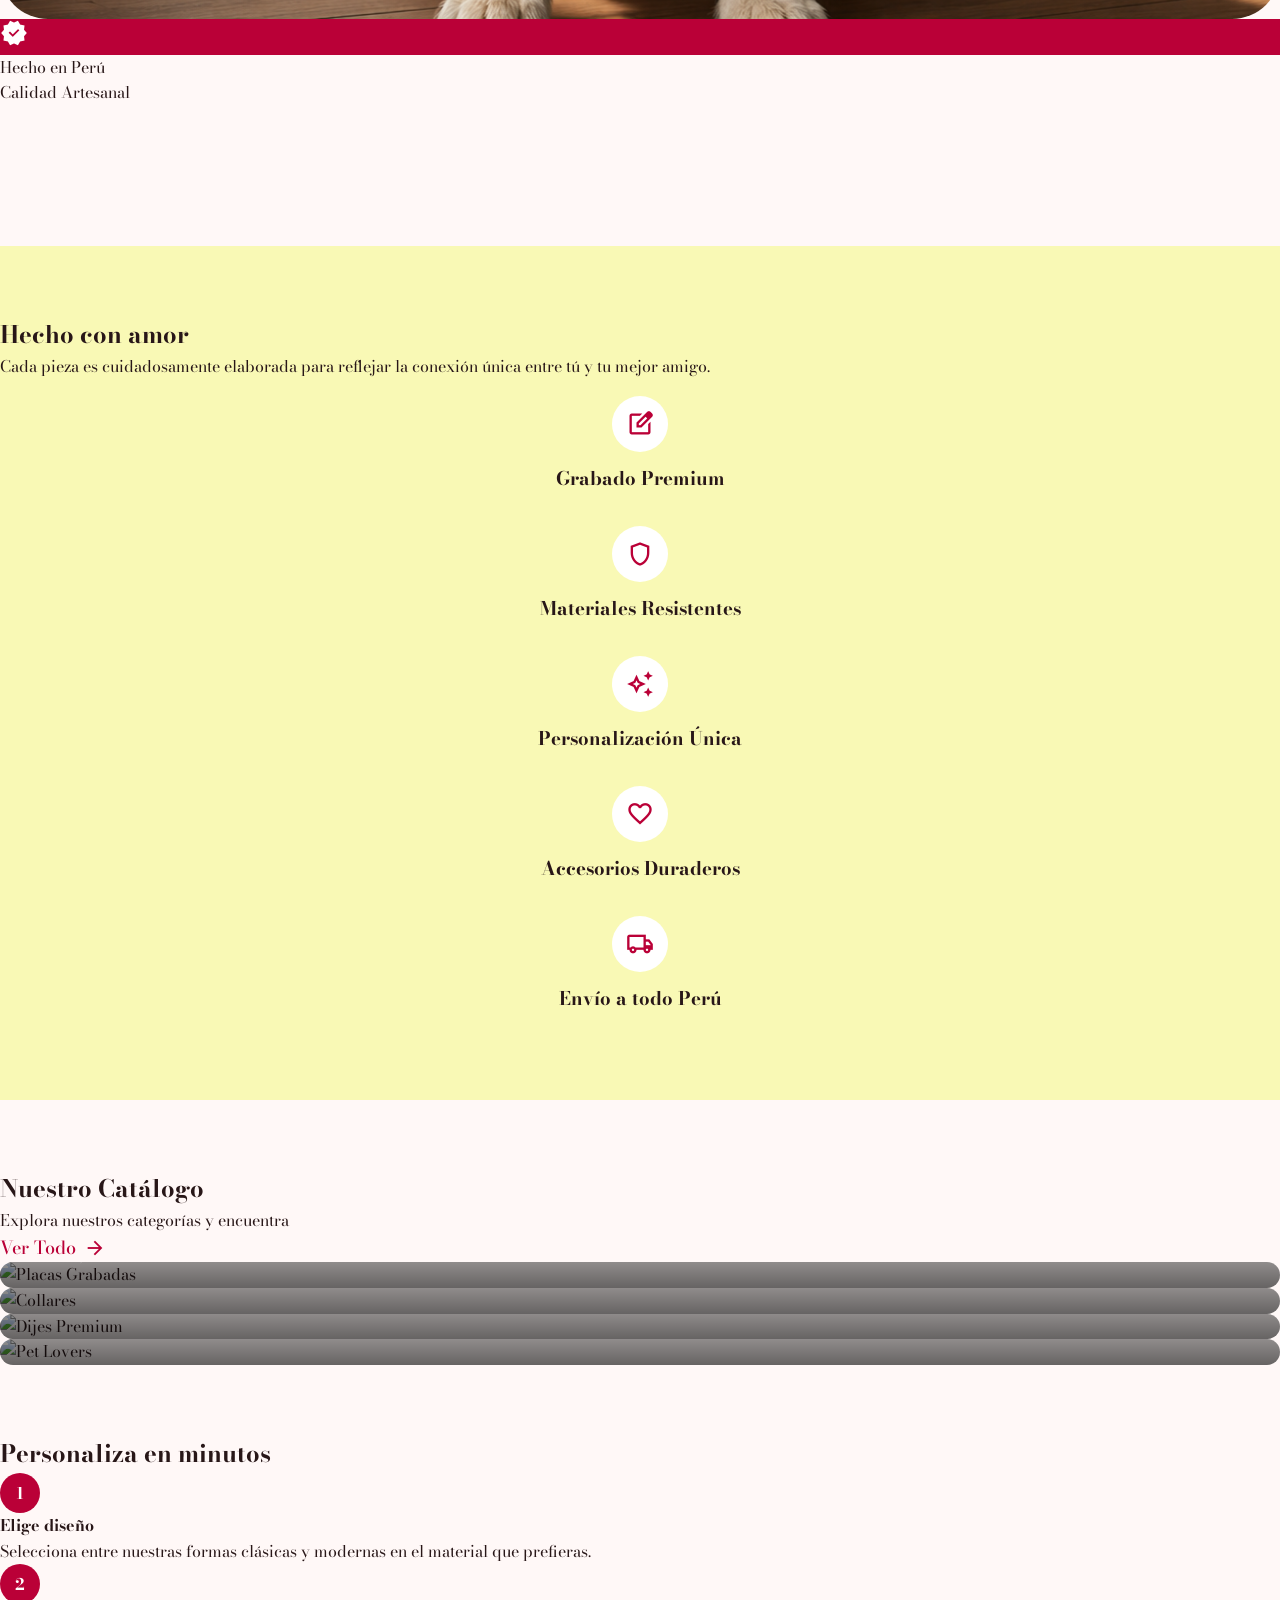
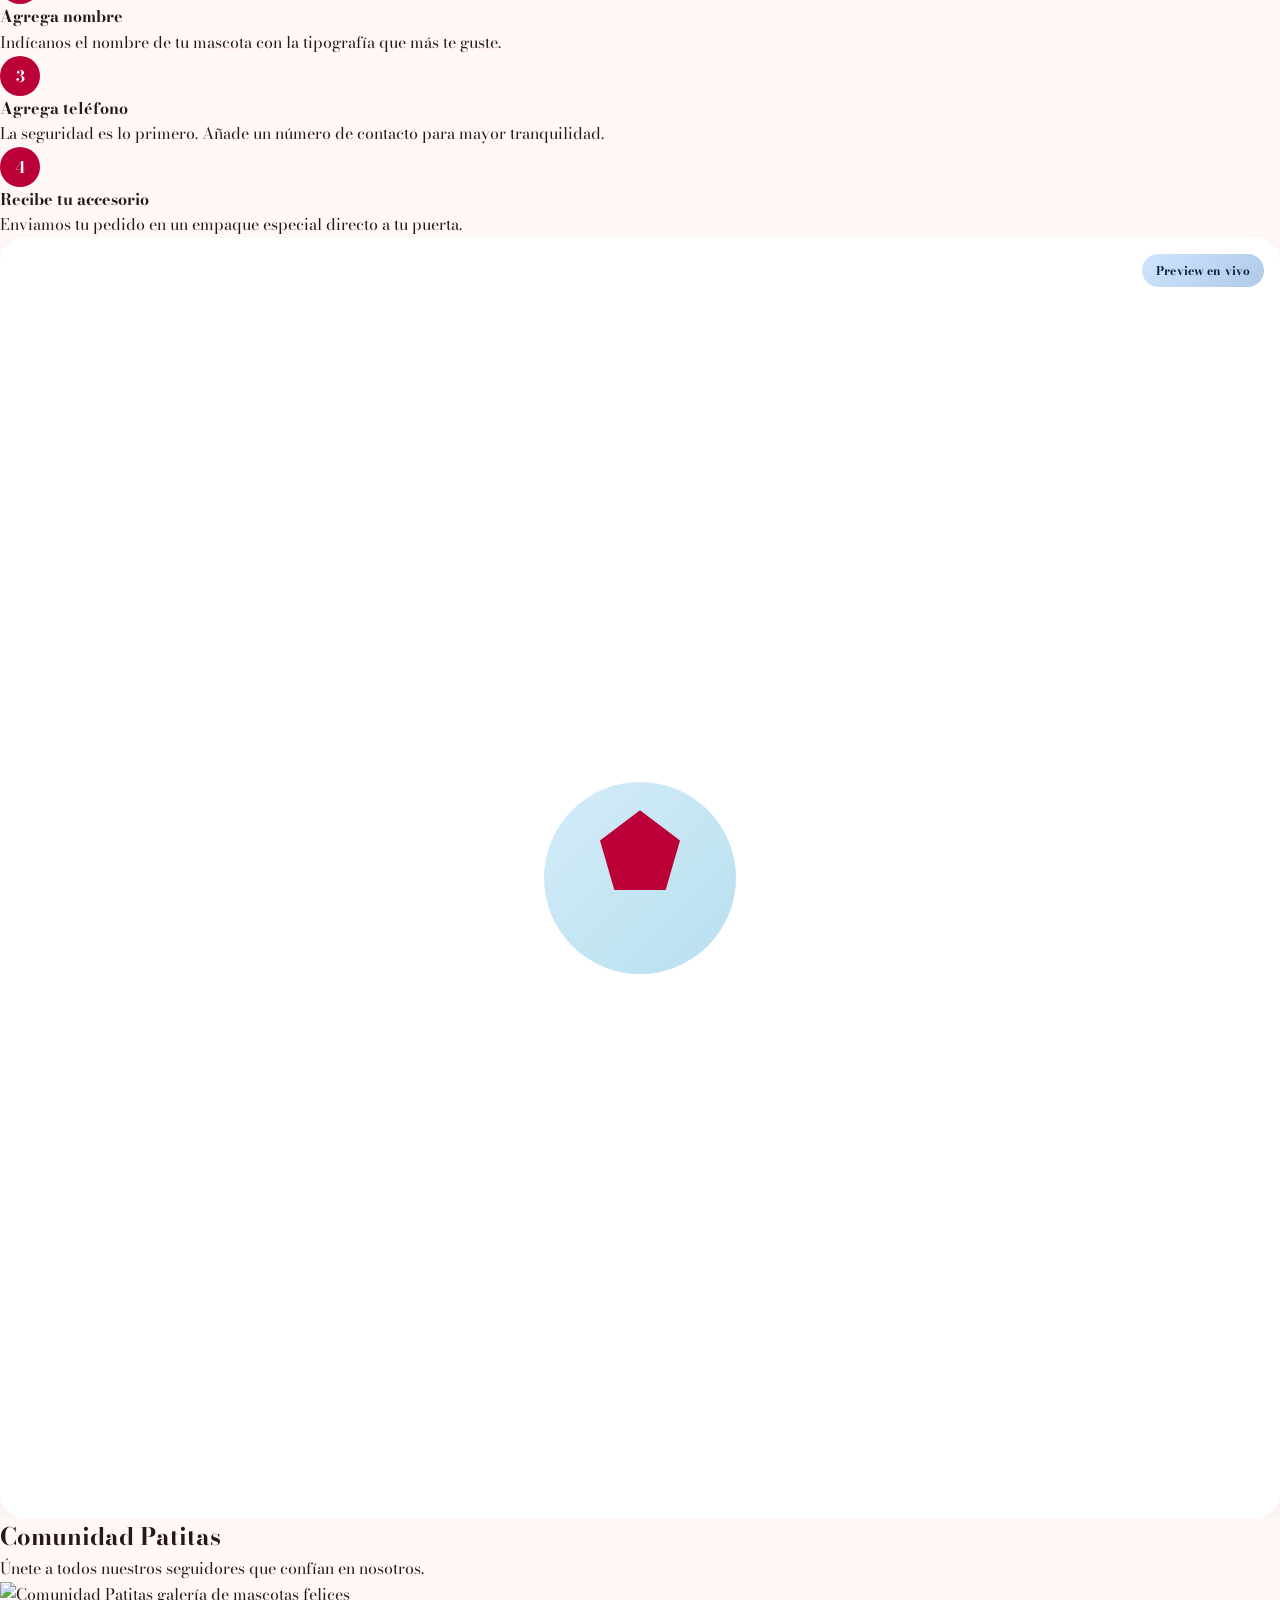
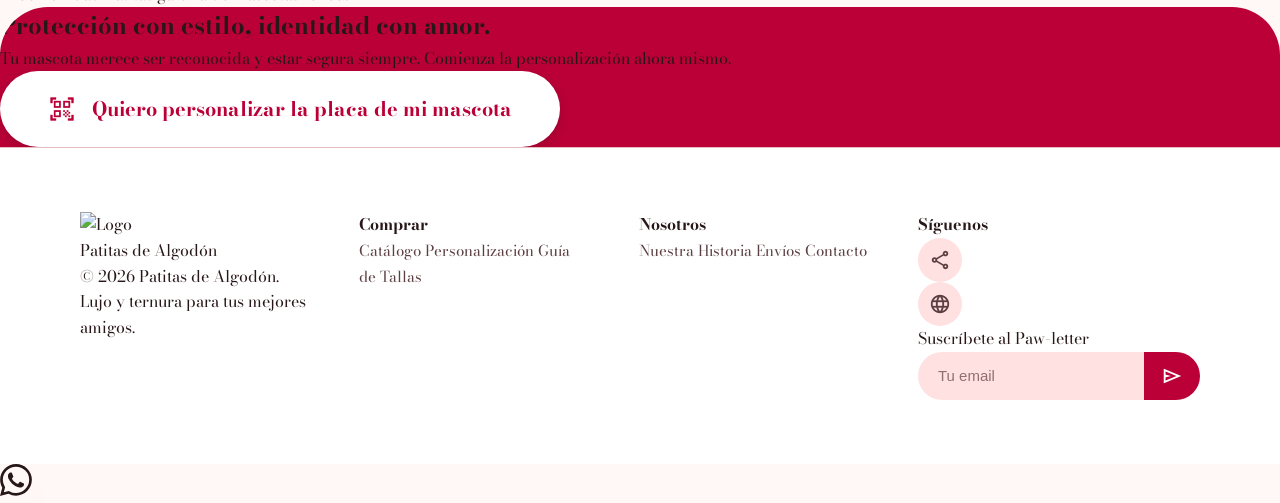
==== commit fd332dee: "ajustes de la pagina principal" ====
--- a/index.html
+++ b/index.html
@@ -87,7 +87,7 @@
     <section class="reveal reveal-delay-1 features-padding bg-features section-spacing-top">
       <div class="max-w-container-max mx-auto px-4 sm:px-6 md:px-20">
         <div class="text-center mb-8 sm:mb-10 md:mb-12">
-          <h2 class="text-2xl sm:text-3xl md:text-4xl font-bold text-on-background mb-3 sm:mb-4">Hecho con Amor</h2>
+          <h2 class="text-2xl sm:text-3xl md:text-4xl font-bold text-on-background mb-3 sm:mb-4">Hecho con amor</h2>
           <p class="text-sm sm:text-base text-on-surface-variant max-w-2xl mx-auto px-4">
             Cada pieza es cuidadosamente elaborada para reflejar la conexión única entre tú y tu mejor amigo.
           </p>
@@ -191,67 +191,67 @@
     </section>
 
     <!-- Personalization Guide -->
-    <section id="personalizacion" class="reveal reveal-delay-3 py-12 sm:py-16 md:py-section-gap-desktop bg-surface-container-low">
+    <section id="personalizacion" class="reveal reveal-delay-3 py-16 sm:py-20 md:py-24 lg:py-28 bg-surface-container-low">
       <div class="max-w-container-max mx-auto px-4 sm:px-6 md:px-20">
         <div class="grid md:grid-cols-2 gap-12 md:gap-16 lg:gap-20 items-center">
           <div>
-            <h2 class="text-2xl sm:text-3xl md:text-4xl font-bold text-on-background mb-6 sm:mb-8">Personaliza en Minutos</h2>
-
-            <div class="space-y-6 sm:space-y-8">
+            <h2 class="text-[1.75rem] sm:text-[2rem] md:text-[2.25rem] lg:text-[2.5rem] font-bold text-on-background mb-10 sm:mb-12 leading-tight">Personaliza en minutos</h2>
+
+            <div class="space-y-7 sm:space-y-8 md:space-y-9">
               <!-- Step 1 -->
-              <div class="flex gap-4 sm:gap-6 items-start">
-                <span class="w-10 h-10 sm:w-12 sm:h-12 rounded-full bg-primary text-on-primary flex items-center justify-center shrink-0 font-bold text-base sm:text-lg">1</span>
+              <div class="flex gap-5 items-start">
+                <span class="personalize-step-number">1</span>
                 <div>
-                  <h4 class="text-base sm:text-lg font-bold text-on-surface mb-1 sm:mb-2">Elige diseño</h4>
-                  <p class="text-sm sm:text-base text-on-surface-variant">Selecciona entre nuestras formas clásicas y modernas en el material que prefieras.</p>
+                  <h4 class="text-base sm:text-[1.0625rem] font-bold text-on-background mb-2">Elige diseño</h4>
+                  <p class="text-sm sm:text-[0.9375rem] text-on-surface-variant leading-relaxed">Selecciona entre nuestras formas clásicas y modernas en el material que prefieras.</p>
                 </div>
               </div>
 
               <!-- Step 2 -->
-              <div class="flex gap-4 sm:gap-6 items-start">
-                <span class="w-10 h-10 sm:w-12 sm:h-12 rounded-full bg-primary text-on-primary flex items-center justify-center shrink-0 font-bold text-base sm:text-lg">2</span>
+              <div class="flex gap-5 items-start">
+                <span class="personalize-step-number">2</span>
                 <div>
-                  <h4 class="text-base sm:text-lg font-bold text-on-surface mb-1 sm:mb-2">Agrega nombre</h4>
-                  <p class="text-sm sm:text-base text-on-surface-variant">Indícanos el nombre de tu mascota con la tipografía que más te guste.</p>
+                  <h4 class="text-base sm:text-[1.0625rem] font-bold text-on-background mb-2">Agrega nombre</h4>
+                  <p class="text-sm sm:text-[0.9375rem] text-on-surface-variant leading-relaxed">Indícanos el nombre de tu mascota con la tipografía que más te guste.</p>
                 </div>
               </div>
 
               <!-- Step 3 -->
-              <div class="flex gap-4 sm:gap-6 items-start">
-                <span class="w-10 h-10 sm:w-12 sm:h-12 rounded-full bg-primary text-on-primary flex items-center justify-center shrink-0 font-bold text-base sm:text-lg">3</span>
+              <div class="flex gap-5 items-start">
+                <span class="personalize-step-number">3</span>
                 <div>
-                  <h4 class="text-base sm:text-lg font-bold text-on-surface mb-1 sm:mb-2">Agrega teléfono</h4>
-                  <p class="text-sm sm:text-base text-on-surface-variant">La seguridad es lo primero. Añade un número de contacto para mayor tranquilidad.</p>
+                  <h4 class="text-base sm:text-[1.0625rem] font-bold text-on-background mb-2">Agrega teléfono</h4>
+                  <p class="text-sm sm:text-[0.9375rem] text-on-surface-variant leading-relaxed">La seguridad es lo primero. Añade un número de contacto para mayor tranquilidad.</p>
                 </div>
               </div>
 
               <!-- Step 4 -->
-              <div class="flex gap-4 sm:gap-6 items-start">
-                <span class="w-10 h-10 sm:w-12 sm:h-12 rounded-full bg-primary text-on-primary flex items-center justify-center shrink-0 font-bold text-base sm:text-lg">4</span>
+              <div class="flex gap-5 items-start">
+                <span class="personalize-step-number">4</span>
                 <div>
-                  <h4 class="text-base sm:text-lg font-bold text-on-surface mb-1 sm:mb-2">Recibe tu accesorio</h4>
-                  <p class="text-sm sm:text-base text-on-surface-variant">Enviamos tu pedido en un empaque especial directo a tu puerta.</p>
+                  <h4 class="text-base sm:text-[1.0625rem] font-bold text-on-background mb-2">Recibe tu accesorio</h4>
+                  <p class="text-sm sm:text-[0.9375rem] text-on-surface-variant leading-relaxed">Enviamos tu pedido en un empaque especial directo a tu puerta.</p>
                 </div>
               </div>
             </div>
           </div>
 
           <!-- Preview Visual -->
-          <div class="relative bg-white rounded-xl p-6 sm:p-8 soft-shadow aspect-square flex items-center justify-center">
+          <div class="personalize-preview-card">
             <div class="text-center">
-              <div class="relative inline-block mb-4 sm:mb-6">
-                <div class="w-40 h-40 sm:w-48 sm:h-48 bg-secondary-container rounded-full animate-pulse opacity-20 absolute -top-4 -left-4"></div>
-                <span class="material-symbols-outlined text-7xl sm:text-8xl text-primary" style="font-variation-settings: 'FILL' 1;">pets</span>
-              </div>
-              <h3 class="text-xl sm:text-2xl md:text-3xl font-bold text-primary mb-1 sm:mb-2">MAX</h3>
+              <div class="relative inline-block mb-6 sm:mb-7">
+                <div class="personalize-shape-bg"></div>
+                <div class="personalize-shape-pentagon"></div>
+              </div>
+              <h3 class="text-xl sm:text-2xl font-bold text-on-background mb-1.5">MAX</h3>
               <p class="text-sm sm:text-base text-on-surface-variant">987 654 321</p>
-              <div class="mt-6 sm:mt-8 flex justify-center gap-2">
-                <div class="w-2.5 h-2.5 sm:w-3 sm:h-3 rounded-full bg-primary"></div>
-                <div class="w-2.5 h-2.5 sm:w-3 sm:h-3 rounded-full bg-primary/40"></div>
-                <div class="w-2.5 h-2.5 sm:w-3 sm:h-3 rounded-full bg-primary/20"></div>
-              </div>
-            </div>
-            <div class="absolute top-3 right-3 sm:top-4 sm:right-4 bg-tertiary-fixed text-on-tertiary-fixed px-2.5 py-1 sm:px-3 sm:py-1 rounded-full text-[10px] sm:text-xs font-bold">Preview en vivo</div>
+              <div class="mt-6 sm:mt-7 flex justify-center gap-2">
+                <div class="w-2 h-2 sm:w-2.5 sm:h-2.5 rounded-full bg-primary"></div>
+                <div class="w-2 h-2 sm:w-2.5 sm:h-2.5 rounded-full bg-outline-variant"></div>
+                <div class="w-2 h-2 sm:w-2.5 sm:h-2.5 rounded-full bg-outline-variant"></div>
+              </div>
+            </div>
+            <div class="personalize-preview-badge">Preview en vivo</div>
           </div>
         </div>
       </div>
@@ -262,7 +262,7 @@
       <div class="max-w-container-max mx-auto">
         <div class="text-center mb-10 sm:mb-12 md:mb-16">
           <h2 class="text-2xl sm:text-3xl md:text-4xl font-bold text-on-background mb-2 sm:mb-3">Comunidad Patitas</h2>
-          <p class="text-sm sm:text-base text-on-surface-variant">Únete a los más de 1.2M seguidores que confían en nosotros.</p>
+          <p class="text-sm sm:text-base text-on-surface-variant">Únete a todos nuestros seguidores que confían en nosotros.</p>
         </div>
 
         <div class="rounded-xl overflow-hidden soft-shadow">
@@ -272,19 +272,17 @@
     </section>
 
     <!-- Final CTA -->
-    <section id="contacto" class="reveal py-12 sm:py-16 md:py-section-gap-desktop relative overflow-hidden bg-primary px-4 sm:px-6 md:px-20 text-on-primary">
-      <div class="organic-blob w-[400px] h-[400px] bg-white/10 rounded-full -bottom-20 -right-20"></div>
-
+    <section id="contacto" class="reveal py-16 sm:py-20 md:py-24 lg:py-28 relative overflow-hidden cta-final-bg px-4 sm:px-6 md:px-20">
       <div class="max-w-container-max mx-auto text-center relative z-10">
-        <h2 class="text-[1.75rem] leading-tight sm:text-3xl md:text-4xl lg:text-5xl font-bold mb-6 sm:mb-8">Protección con estilo, identidad con amor.</h2>
-        <p class="text-base sm:text-lg mb-8 sm:mb-10 md:mb-12 opacity-90 max-w-2xl mx-auto px-2">
+        <h2 class="text-[2rem] leading-tight sm:text-[2.5rem] md:text-[3rem] lg:text-[3.5rem] font-bold text-white mb-6 sm:mb-8">Protección con estilo, identidad con amor.</h2>
+        <p class="text-base sm:text-lg md:text-xl text-white mb-10 sm:mb-12 md:mb-14 max-w-3xl mx-auto px-2 leading-relaxed">
           Tu mascota merece ser reconocida y estar segura siempre. Comienza la personalización ahora mismo.
         </p>
 
         <div class="flex justify-center px-2">
-          <a href="https://wa.me/yournumber" class="bg-white text-primary px-6 py-4 sm:px-8 sm:py-4 md:px-10 md:py-5 rounded-full text-base sm:text-lg md:text-xl font-bold hover:scale-105 transition-transform duration-300 flex items-center gap-2 sm:gap-3 inline-flex w-full sm:w-auto justify-center">
-            <span class="material-symbols-outlined text-xl sm:text-2xl">qr_code_scanner</span>
-            <span class="leading-tight">Quiero personalizar la placa de mi mascota</span>
+          <a href="https://wa.me/yournumber" class="cta-final-button">
+            <span class="material-symbols-outlined">qr_code_scanner</span>
+            <span>Quiero personalizar la placa de mi mascota</span>
           </a>
         </div>
       </div>
--- a/css/styles.css
+++ b/css/styles.css
@@ -674,6 +674,185 @@
   border-radius: 50%;
 }
 
+/* ========== PERSONALIZATION SECTION ========== */
+.personalize-step-number {
+  width: 2.25rem;
+  height: 2.25rem;
+  border-radius: 50%;
+  background-color: #ba0037;
+  color: #ffffff;
+  display: flex;
+  align-items: center;
+  justify-content: center;
+  flex-shrink: 0;
+  font-weight: 700;
+  font-size: 0.9375rem;
+  line-height: 1;
+}
+
+@media (min-width: 640px) {
+  .personalize-step-number {
+    width: 2.5rem;
+    height: 2.5rem;
+    font-size: 1rem;
+  }
+}
+
+.personalize-preview-card {
+  position: relative;
+  background-color: #ffffff;
+  border-radius: 1.5rem;
+  padding: 2.5rem 2rem;
+  box-shadow: var(--shadow-ambient);
+  aspect-ratio: 1 / 1;
+  display: flex;
+  align-items: center;
+  justify-content: center;
+}
+
+@media (min-width: 640px) {
+  .personalize-preview-card {
+    padding: 3rem 2.5rem;
+  }
+}
+
+.personalize-shape-bg {
+  width: 10rem;
+  height: 10rem;
+  background: linear-gradient(135deg, #d4ecf8 0%, #b8dff0 100%);
+  border-radius: 50%;
+  position: absolute;
+  top: 50%;
+  left: 50%;
+  transform: translate(-50%, -50%);
+  z-index: 1;
+}
+
+@media (min-width: 640px) {
+  .personalize-shape-bg {
+    width: 12rem;
+    height: 12rem;
+  }
+}
+
+.personalize-shape-pentagon {
+  width: 4.5rem;
+  height: 4.5rem;
+  background-color: var(--c-primary);
+  position: relative;
+  z-index: 2;
+  clip-path: polygon(50% 0%, 100% 38%, 82% 100%, 18% 100%, 0% 38%);
+  margin: 0 auto;
+}
+
+@media (min-width: 640px) {
+  .personalize-shape-pentagon {
+    width: 5rem;
+    height: 5rem;
+  }
+}
+
+.personalize-preview-badge {
+  position: absolute;
+  top: 0.875rem;
+  right: 0.875rem;
+  background: linear-gradient(135deg, #cfe5ff 0%, #afc9e7 100%);
+  color: #001d33;
+  padding: 0.375rem 0.75rem;
+  border-radius: 9999px;
+  font-size: 0.6875rem;
+  font-weight: 700;
+  letter-spacing: 0.01em;
+}
+
+@media (min-width: 640px) {
+  .personalize-preview-badge {
+    top: 1rem;
+    right: 1rem;
+    padding: 0.4375rem 0.875rem;
+    font-size: 0.75rem;
+  }
+}
+
+/* ========== FINAL CTA SECTION ========== */
+.cta-final-bg {
+  background-color: #ba0037;
+  border-radius: 3rem 3rem 0 0;
+}
+
+@media (max-width: 767px) {
+  .cta-final-bg {
+    border-radius: 2rem 2rem 0 0;
+  }
+}
+
+.cta-final-button {
+  display: inline-flex;
+  align-items: center;
+  justify-content: center;
+  gap: 0.75rem;
+  background-color: #ffffff;
+  color: #ba0037;
+  padding: 1rem 2rem;
+  border-radius: 9999px;
+  font-size: 1rem;
+  font-weight: 700;
+  transition: all 0.3s cubic-bezier(0.4, 0, 0.2, 1);
+  box-shadow: 0 4px 12px rgba(0, 0, 0, 0.15);
+  width: 100%;
+  max-width: 100%;
+}
+
+@media (min-width: 375px) {
+  .cta-final-button {
+    font-size: 1.0625rem;
+    padding: 1.125rem 2.25rem;
+  }
+}
+
+@media (min-width: 640px) {
+  .cta-final-button {
+    font-size: 1.125rem;
+    padding: 1.25rem 2.5rem;
+    width: auto;
+    max-width: none;
+  }
+}
+
+@media (min-width: 768px) {
+  .cta-final-button {
+    font-size: 1.25rem;
+    padding: 1.375rem 3rem;
+    gap: 1rem;
+  }
+}
+
+.cta-final-button:hover {
+  transform: scale(1.05);
+  box-shadow: 0 8px 24px rgba(186, 0, 55, 0.3);
+}
+
+.cta-final-button:active {
+  transform: scale(0.98);
+}
+
+.cta-final-button .material-symbols-outlined {
+  font-size: 1.5rem;
+  color: #ba0037;
+}
+
+@media (min-width: 640px) {
+  .cta-final-button .material-symbols-outlined {
+    font-size: 1.625rem;
+  }
+}
+
+@media (min-width: 768px) {
+  .cta-final-button .material-symbols-outlined {
+    font-size: 1.75rem;
+  }
+}
+
 /* ========== SHADOW UTILITIES ========== */
 .soft-shadow {
   box-shadow: var(--shadow-ambient);
@@ -718,16 +897,119 @@
 
 /* ========== FOOTER ========== */
 footer {
-  background-color: var(--c-surface-container-lowest, #ffffff);
+  background-color: #ffffff;
   border-top: 1px solid var(--c-outline-variant, #e5bdbe);
   overflow-x: hidden;
   width: 100%;
   max-width: 100vw;
 }
 
-footer a:hover {
-  color: var(--c-primary);
-  transition: color var(--transition-smooth);
+.footer-container {
+  width: 100%;
+  padding: 3rem 1.25rem;
+  display: grid;
+  grid-template-columns: repeat(2, 1fr);
+  gap: 2rem;
+  background-color: #ffffff;
+}
+
+@media (min-width: 768px) {
+  .footer-container {
+    padding: 4rem 5rem;
+    grid-template-columns: repeat(4, 1fr);
+    gap: 3rem;
+  }
+}
+
+.footer-link {
+  color: #5c3f41;
+  font-size: 0.9375rem;
+  text-decoration: none;
+  transition: color 0.3s ease;
+  line-height: 1.5;
+}
+
+.footer-link:hover {
+  color: #ba0037;
+}
+
+.footer-social-icon {
+  width: 2.75rem;
+  height: 2.75rem;
+  border-radius: 50%;
+  background-color: #ffe1e2;
+  display: flex;
+  align-items: center;
+  justify-content: center;
+  transition: all 0.3s ease;
+  text-decoration: none;
+}
+
+.footer-social-icon .material-symbols-outlined {
+  font-size: 1.375rem;
+  color: #5c3f41;
+}
+
+.footer-social-icon:hover {
+  background-color: #ba0037;
+  transform: scale(1.05);
+}
+
+.footer-social-icon:hover .material-symbols-outlined {
+  color: #ffffff;
+}
+
+.footer-newsletter-form {
+  display: flex;
+  align-items: center;
+  max-width: 22rem;
+}
+
+.footer-newsletter-input {
+  flex: 1;
+  background-color: #ffe1e2;
+  border: none;
+  border-radius: 9999px 0 0 9999px;
+  padding: 0.875rem 1.25rem;
+  font-size: 0.9375rem;
+  color: #5c3f41;
+  outline: none;
+  min-width: 0;
+  height: 3rem;
+}
+
+.footer-newsletter-input::placeholder {
+  color: #916f70;
+  font-weight: 400;
+}
+
+.footer-newsletter-button {
+  width: 3.5rem;
+  height: 3rem;
+  background-color: #ba0037;
+  border: none;
+  border-radius: 0 9999px 9999px 0;
+  display: flex;
+  align-items: center;
+  justify-content: center;
+  cursor: pointer;
+  transition: all 0.3s ease;
+  flex-shrink: 0;
+  margin-left: -0.25rem;
+}
+
+.footer-newsletter-button .material-symbols-outlined {
+  font-size: 1.375rem;
+  color: #ffffff;
+}
+
+.footer-newsletter-button:hover {
+  background-color: #a30030;
+  transform: translateX(2px);
+}
+
+.footer-newsletter-button:active {
+  transform: translateX(0px);
 }
 
 /* WhatsApp FAB */
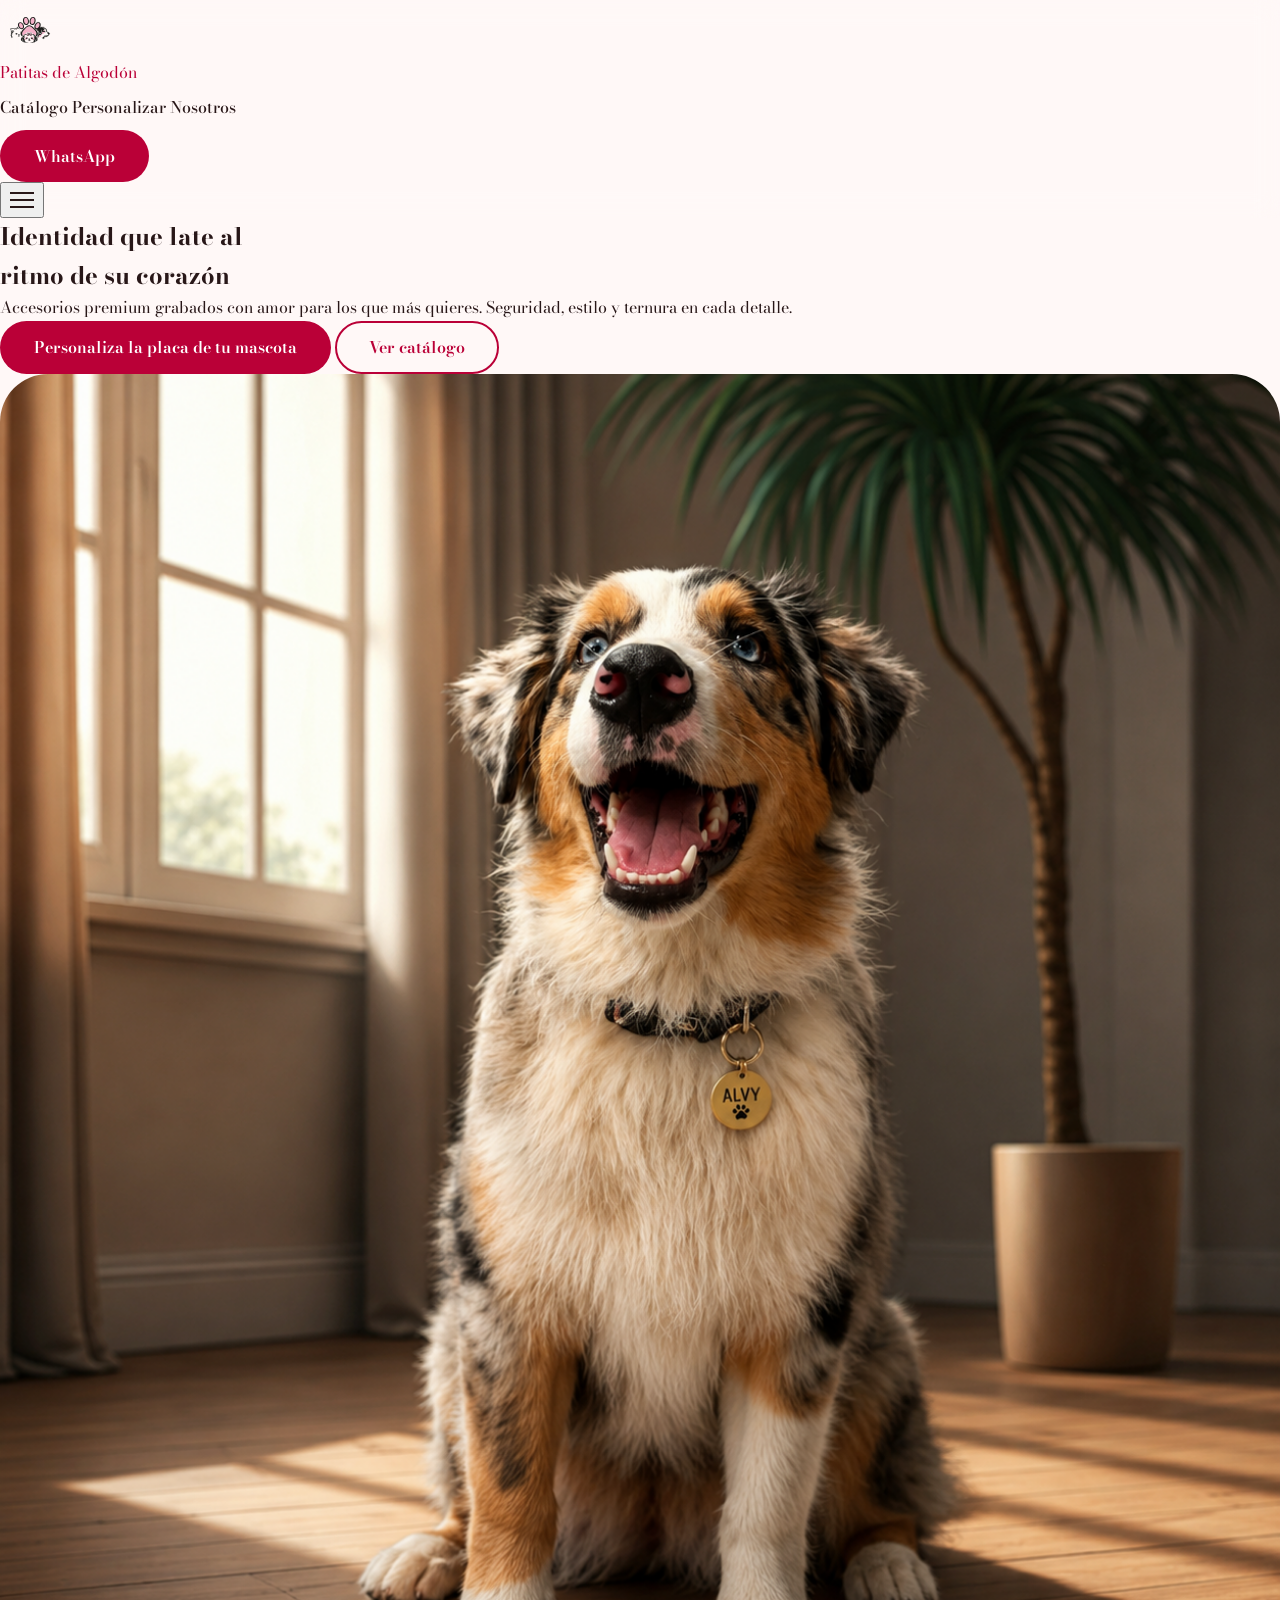
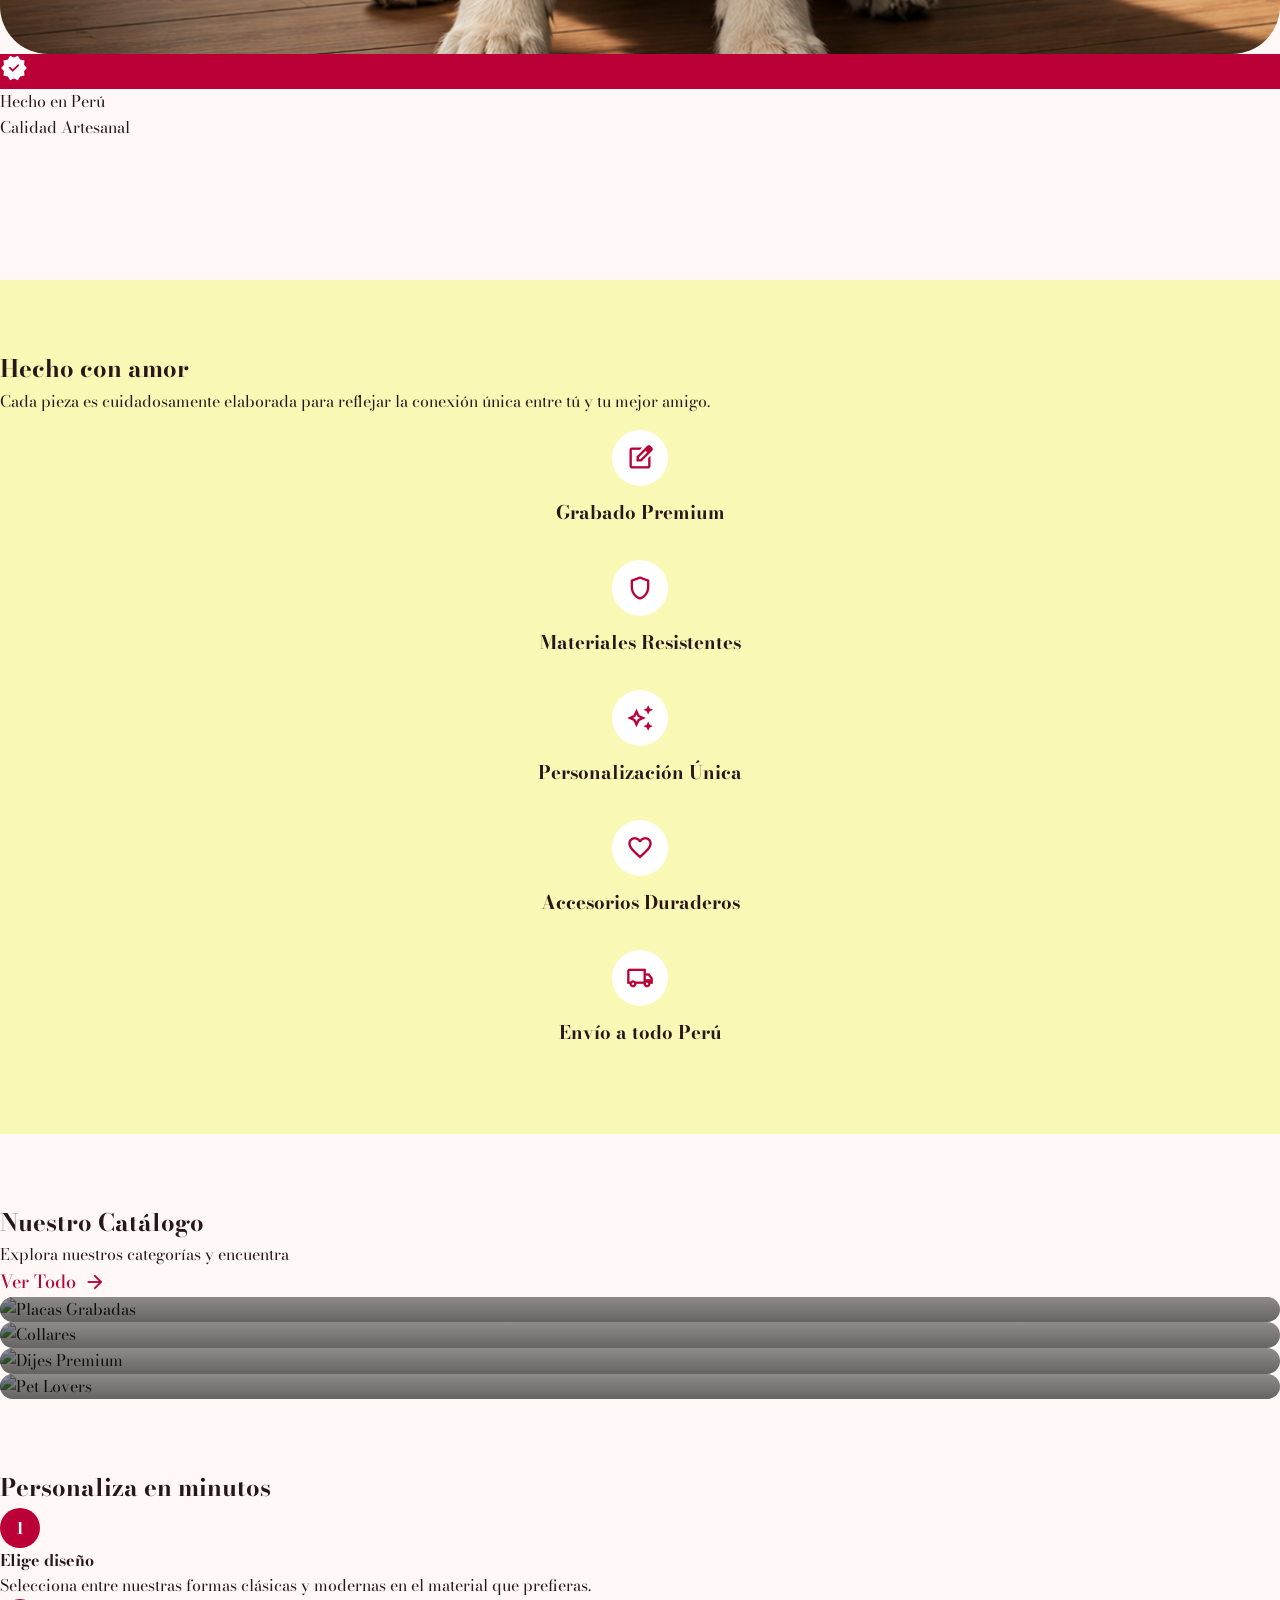
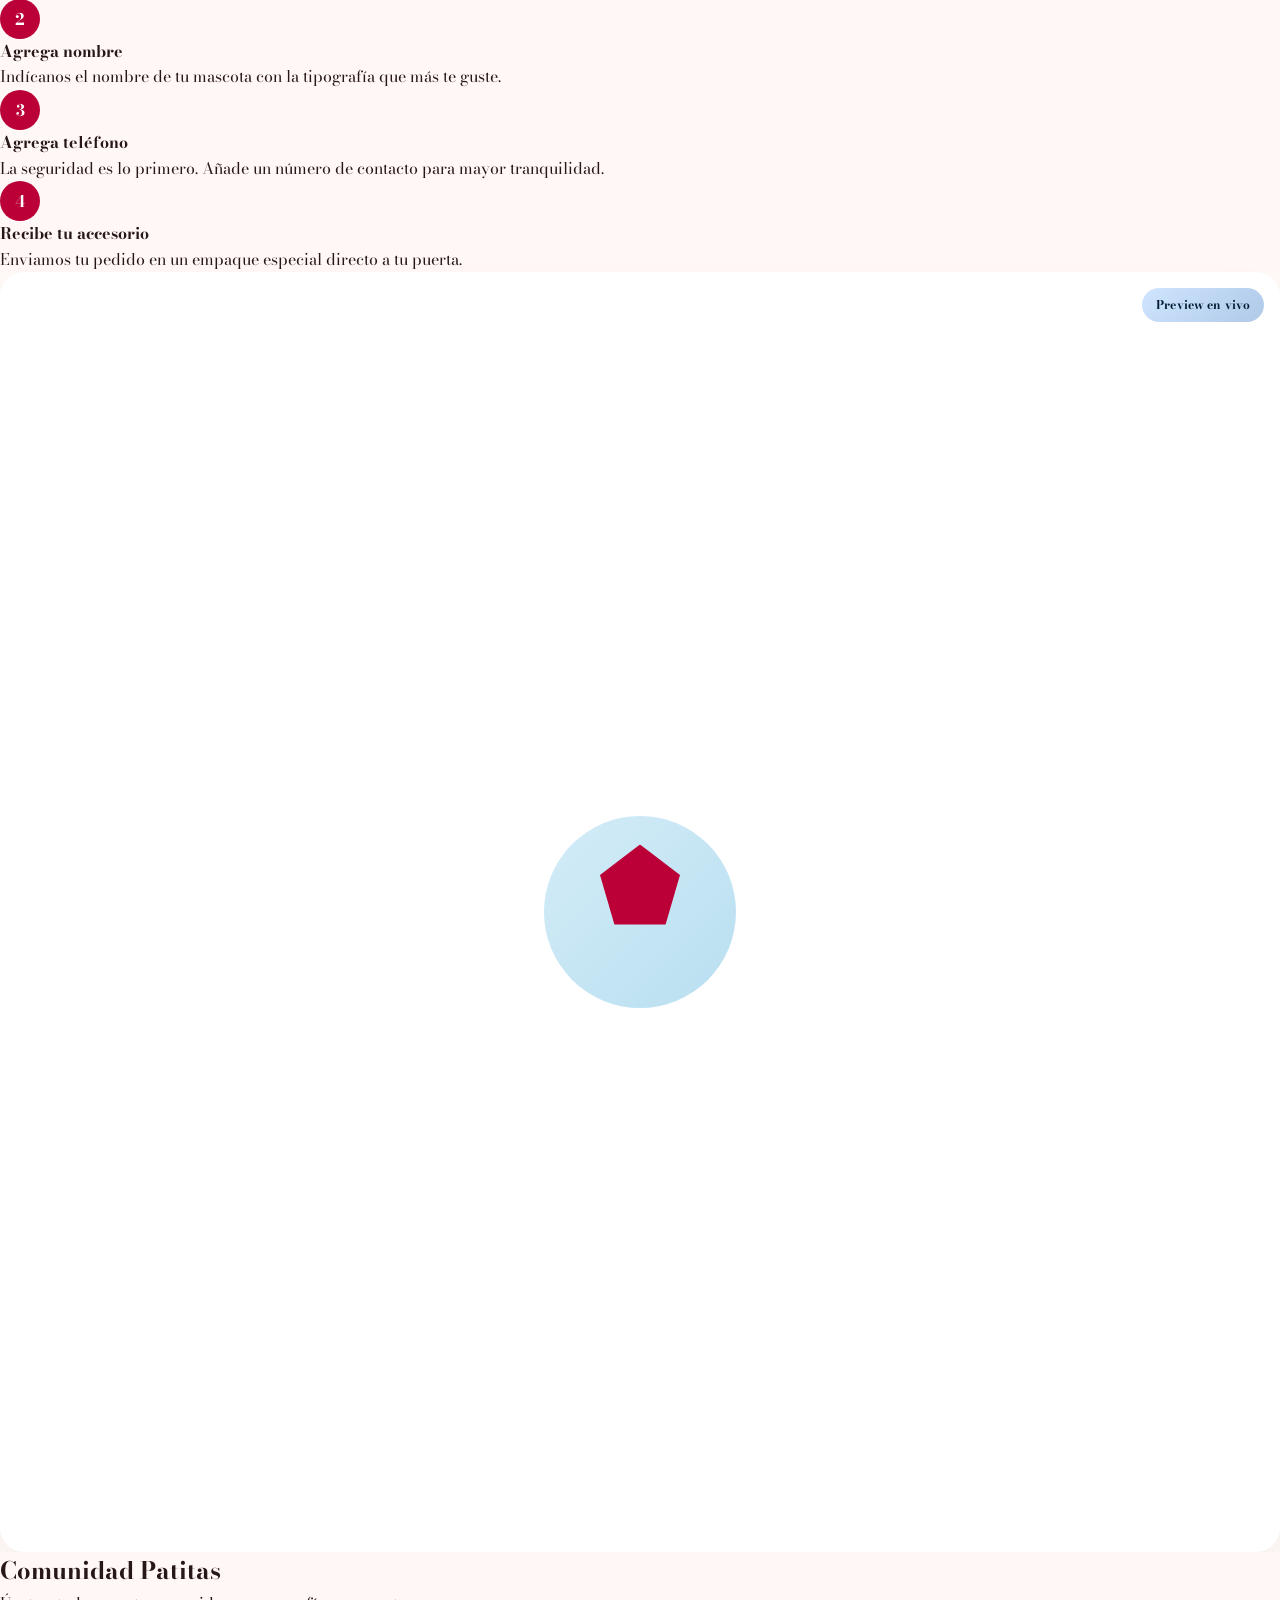
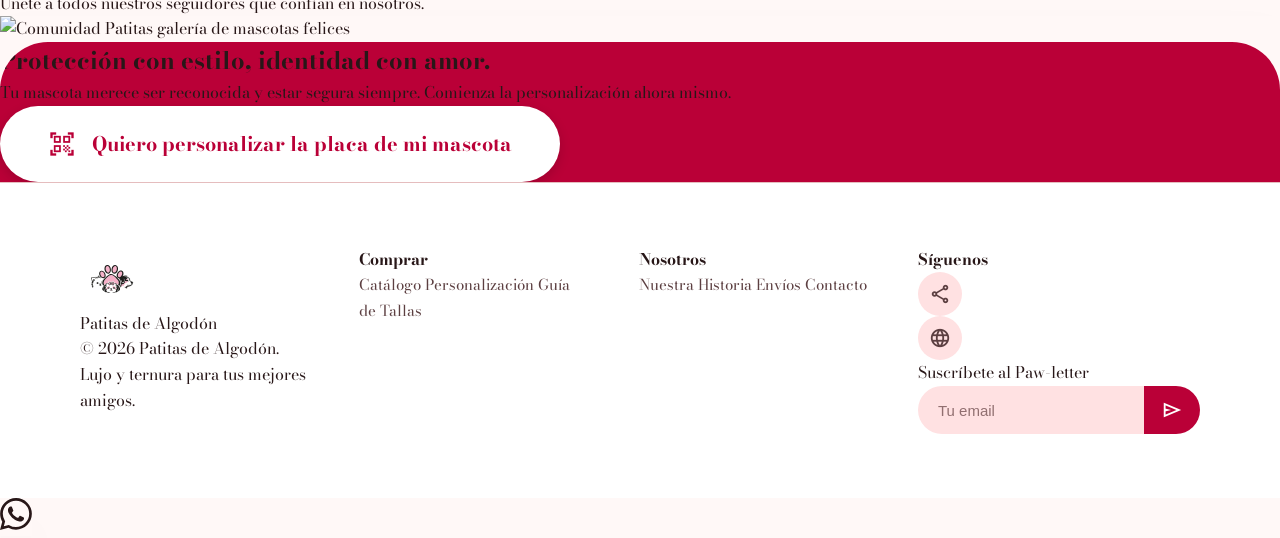
==== commit 97bf61c1: "log y favico" ====
--- a/index.html
+++ b/index.html
@@ -4,6 +4,10 @@
   <meta charset="UTF-8">
   <meta name="viewport" content="width=device-width, initial-scale=1.0, maximum-scale=5.0, user-scalable=yes">
   <title>Patitas de Algodón | Accesorios Premium para Mascotas</title>
+
+  <!-- Favicon -->
+  <link rel="icon" type="image/svg+xml" href="assets/images/PA-STAY.svg">
+  <link rel="apple-touch-icon" href="assets/images/PA-STAY.svg">
 
   <!-- SEO Meta Tags -->
   <meta name="description" content="Accesorios premium grabados con amor para los que más quieres. Seguridad, estilo y ternura en cada detalle.">
--- a/css/styles.css
+++ b/css/styles.css
@@ -241,6 +241,14 @@
 
 #main-nav .logo-text {
   color: var(--c-primary);
+}
+
+#main-nav img {
+  height: 60px;
+}
+
+footer img[alt="Logo"] {
+  height: 64px !important;
 }
 
 .scrolled-header {
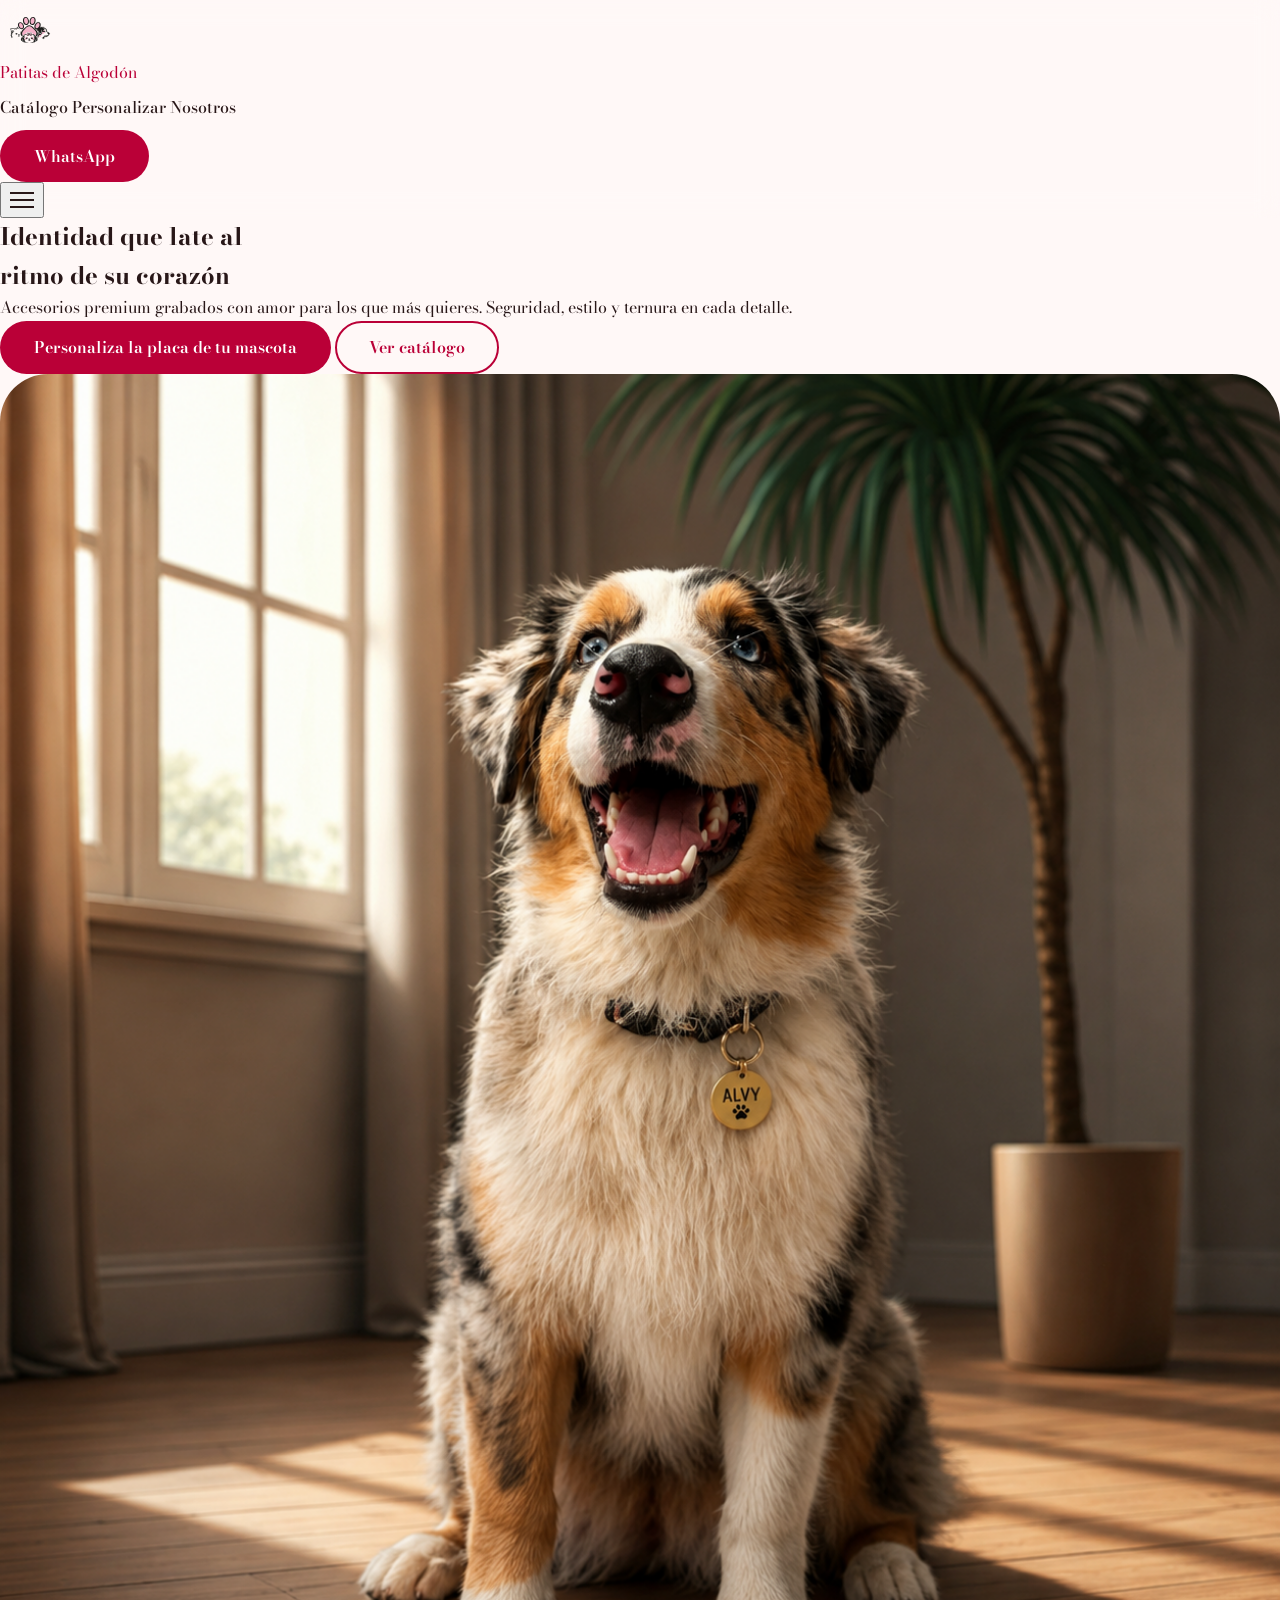
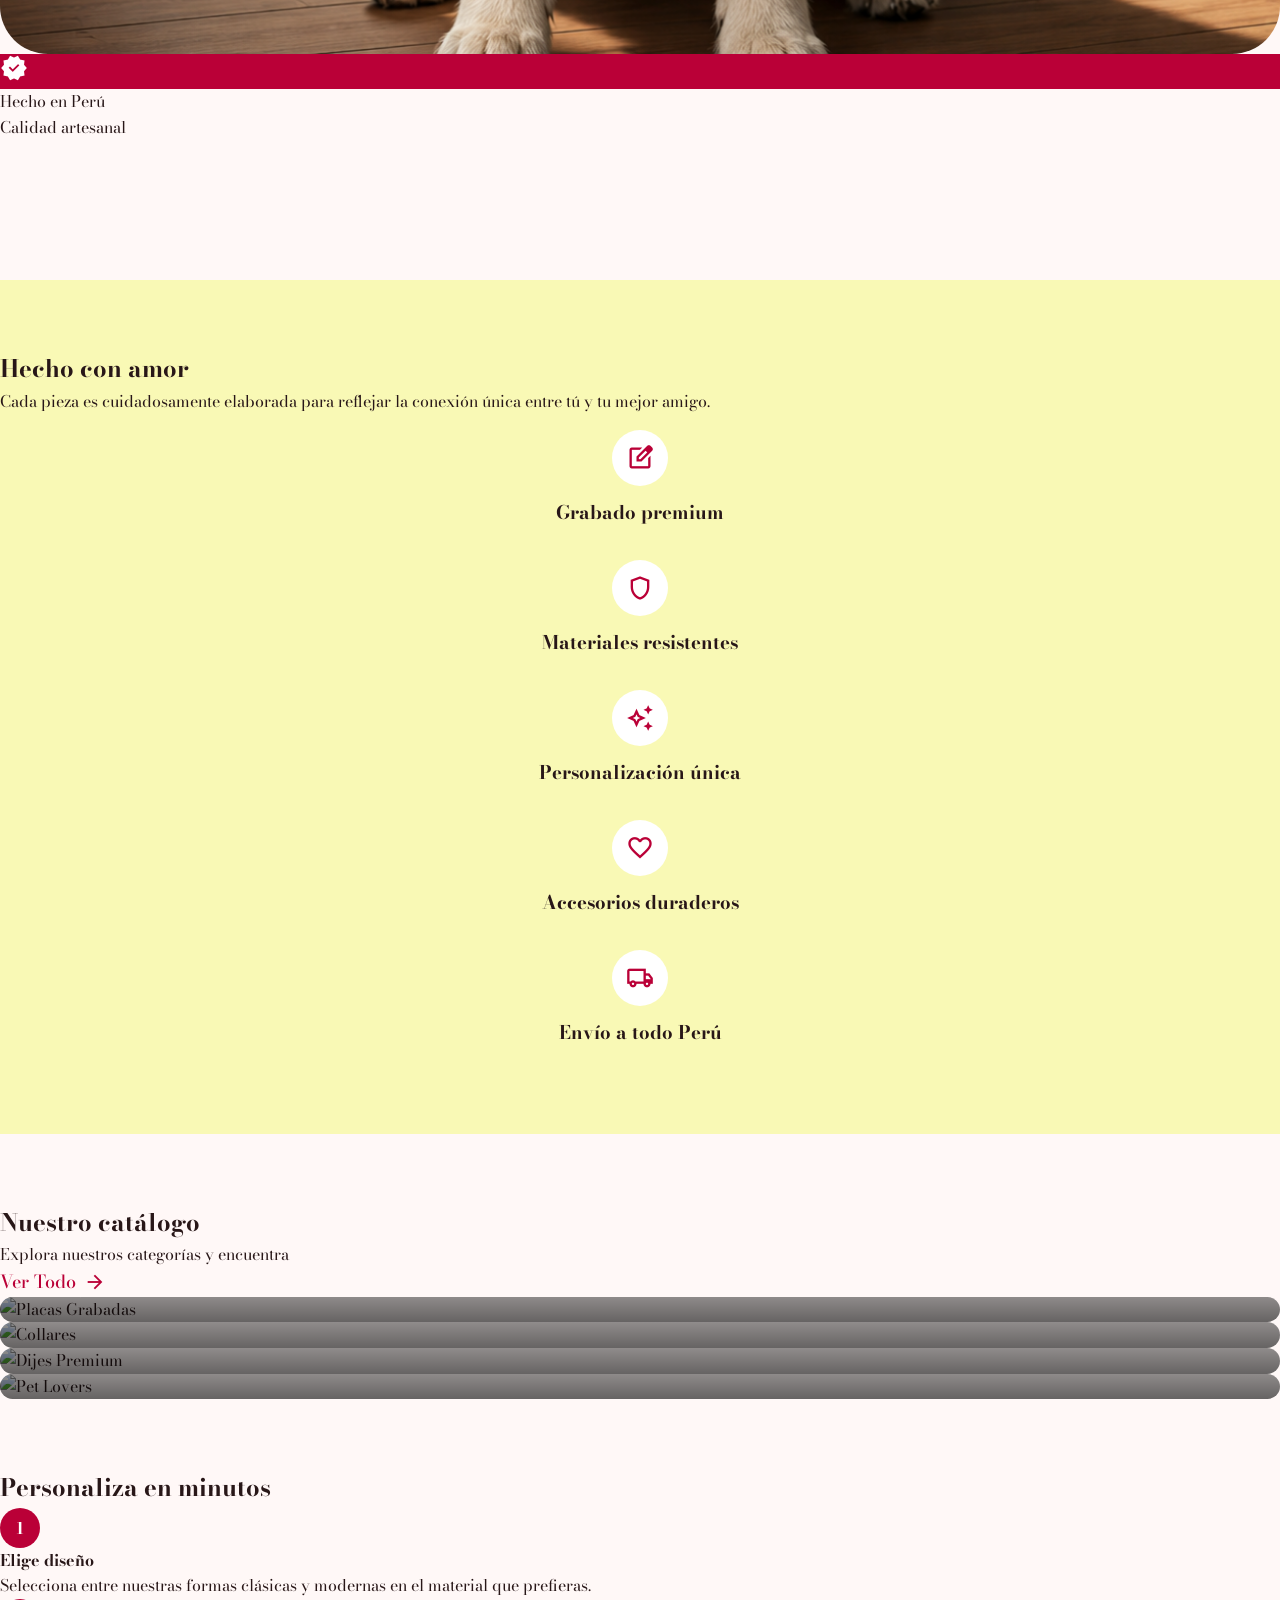
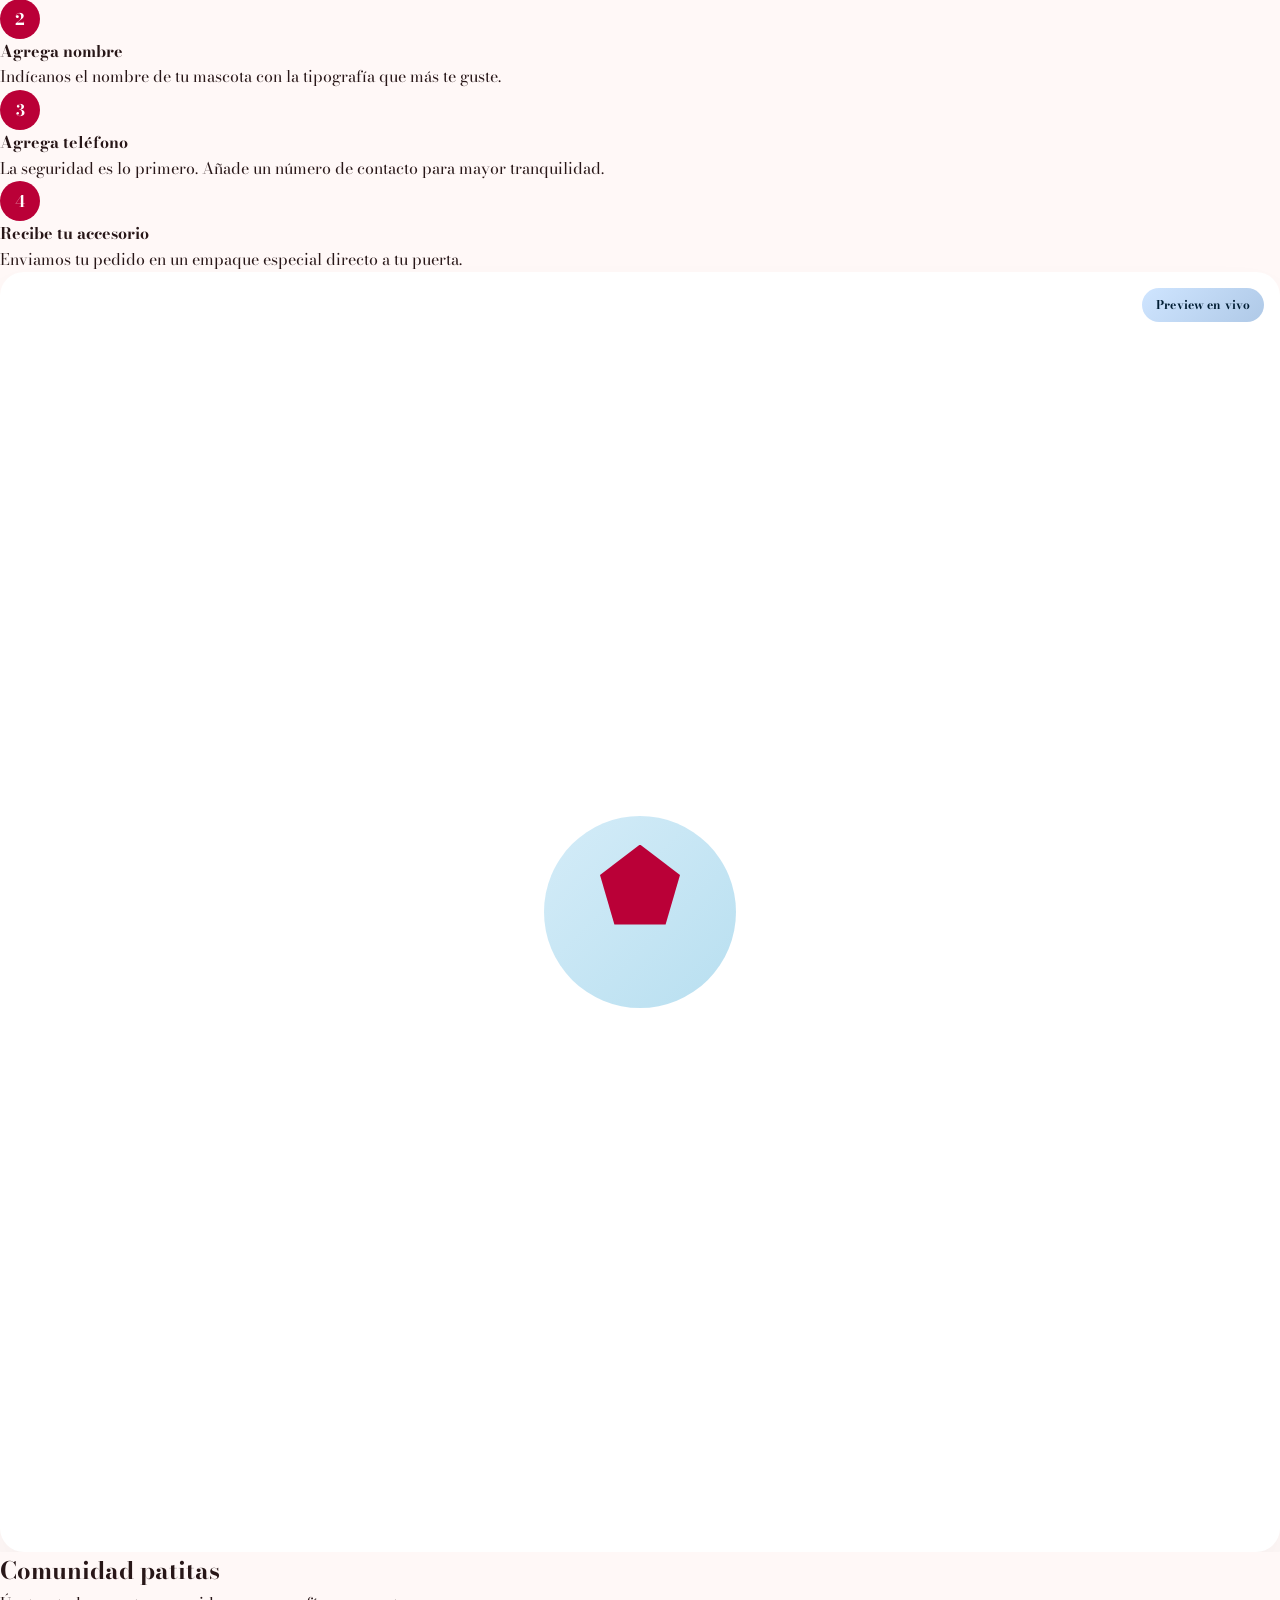
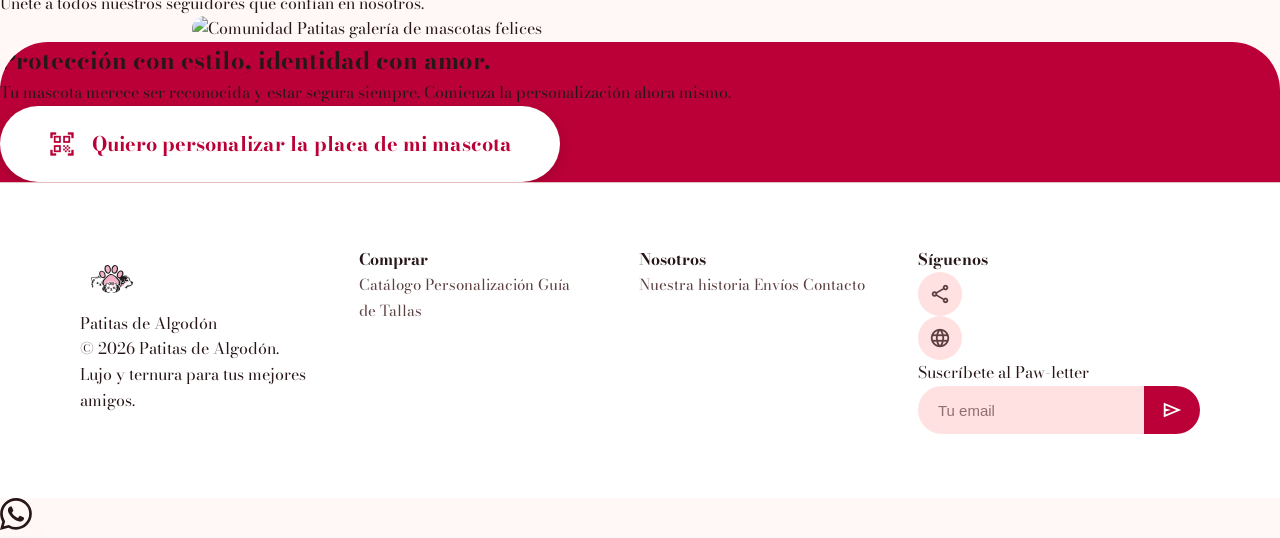
==== commit 49e92153: "log y favico" ====
--- a/index.html
+++ b/index.html
@@ -80,7 +80,7 @@
             </div>
             <div class="text-left">
               <p class="text-sm sm:text-base font-bold text-on-surface leading-tight">Hecho en Perú</p>
-              <p class="text-xs sm:text-sm text-on-surface-variant leading-tight">Calidad Artesanal</p>
+              <p class="text-xs sm:text-sm text-on-surface-variant leading-tight">Calidad artesanal</p>
             </div>
           </div>
         </div>
@@ -103,7 +103,7 @@
             <div class="feature-icon-circle">
               <span class="material-symbols-outlined">edit_square</span>
             </div>
-            <h3 class="text-sm sm:text-base text-on-surface font-medium">Grabado Premium</h3>
+            <h3 class="text-sm sm:text-base text-on-surface font-medium">Grabado premium</h3>
           </div>
 
           <!-- Feature 2 -->
@@ -111,7 +111,7 @@
             <div class="feature-icon-circle">
               <span class="material-symbols-outlined">shield</span>
             </div>
-            <h3 class="text-sm sm:text-base text-on-surface font-medium">Materiales Resistentes</h3>
+            <h3 class="text-sm sm:text-base text-on-surface font-medium">Materiales resistentes</h3>
           </div>
 
           <!-- Feature 3 -->
@@ -119,7 +119,7 @@
             <div class="feature-icon-circle">
               <span class="material-symbols-outlined">auto_awesome</span>
             </div>
-            <h3 class="text-sm sm:text-base text-on-surface font-medium">Personalización Única</h3>
+            <h3 class="text-sm sm:text-base text-on-surface font-medium">Personalización única</h3>
           </div>
 
           <!-- Feature 4 -->
@@ -127,7 +127,7 @@
             <div class="feature-icon-circle">
               <span class="material-symbols-outlined">favorite</span>
             </div>
-            <h3 class="text-sm sm:text-base text-on-surface font-medium">Accesorios Duraderos</h3>
+            <h3 class="text-sm sm:text-base text-on-surface font-medium">Accesorios duraderos</h3>
           </div>
 
           <!-- Feature 5 -->
@@ -146,7 +146,7 @@
       <div class="max-w-container-max mx-auto">
         <div class="flex flex-col sm:flex-row justify-between items-start sm:items-center mb-6 sm:mb-8 gap-3 sm:gap-0">
           <div>
-            <h2 class="text-2xl sm:text-2xl md:text-3xl font-bold text-on-background mb-1.5">Nuestro Catálogo</h2>
+            <h2 class="text-2xl sm:text-2xl md:text-3xl font-bold text-on-background mb-1.5">Nuestro catálogo</h2>
             <p class="text-sm sm:text-base text-on-surface-variant">Explora nuestros categorías y encuentra</p>
           </div>
           <a href="catalogo.html" class="catalog-btn-ver-todo text-base sm:text-lg">
@@ -159,7 +159,7 @@
           <a href="catalogo.html" class="product-card">
             <img src="https://lh3.googleusercontent.com/aida-public/[base64]" alt="Placas Grabadas" class="w-full h-64 sm:h-72 object-cover">
             <div class="product-overlay">
-              <h3>Placas Grabadas</h3>
+              <h3>Placas grabadas</h3>
               <p>Desde S/ 39</p>
             </div>
           </a>
@@ -177,7 +177,7 @@
           <a href="catalogo.html" class="product-card">
             <img src="https://lh3.googleusercontent.com/aida-public/[base64]" alt="Dijes Premium" class="w-full h-64 sm:h-72 object-cover">
             <div class="product-overlay">
-              <h3>Dijes Premium</h3>
+              <h3>Dijes premium</h3>
               <p>Edición Limitada</p>
             </div>
           </a>
@@ -186,7 +186,7 @@
           <a href="catalogo.html" class="product-card">
             <img src="https://lh3.googleusercontent.com/aida-public/[base64]" alt="Pet Lovers" class="w-full h-64 sm:h-72 object-cover">
             <div class="product-overlay">
-              <h3>Pet Lovers</h3>
+              <h3>Pet lovers</h3>
               <p>Para ti</p>
             </div>
           </a>
@@ -265,13 +265,12 @@
     <section class="reveal py-12 sm:py-16 md:py-section-gap-desktop px-4 sm:px-6 md:px-20">
       <div class="max-w-container-max mx-auto">
         <div class="text-center mb-10 sm:mb-12 md:mb-16">
-          <h2 class="text-2xl sm:text-3xl md:text-4xl font-bold text-on-background mb-2 sm:mb-3">Comunidad Patitas</h2>
+          <h2 class="text-2xl sm:text-3xl md:text-4xl font-bold text-on-background mb-2 sm:mb-3">Comunidad patitas</h2>
           <p class="text-sm sm:text-base text-on-surface-variant">Únete a todos nuestros seguidores que confían en nosotros.</p>
         </div>
 
-        <div class="rounded-xl overflow-hidden soft-shadow">
-          <img src="https://lh3.googleusercontent.com/aida-public/[base64]" alt="Comunidad Patitas galería de mascotas felices" class="w-full h-auto">
-        </div>
+        <img src="assets/images/PerrosVermas.png" alt="Comunidad Patitas galería de mascotas felices" class="gallery-image h-auto">
+        
       </div>
     </section>
 
--- a/css/styles.css
+++ b/css/styles.css
@@ -861,6 +861,19 @@
   }
 }
 
+/* ========== GALLERY IMAGE ========== */
+.gallery-image {
+  width: 70%;
+  margin: 0 auto;
+  border-radius: 1.5rem;
+}
+
+@media (max-width: 767px) {
+  .gallery-image {
+    width: 100%;
+  }
+}
+
 /* ========== SHADOW UTILITIES ========== */
 .soft-shadow {
   box-shadow: var(--shadow-ambient);
